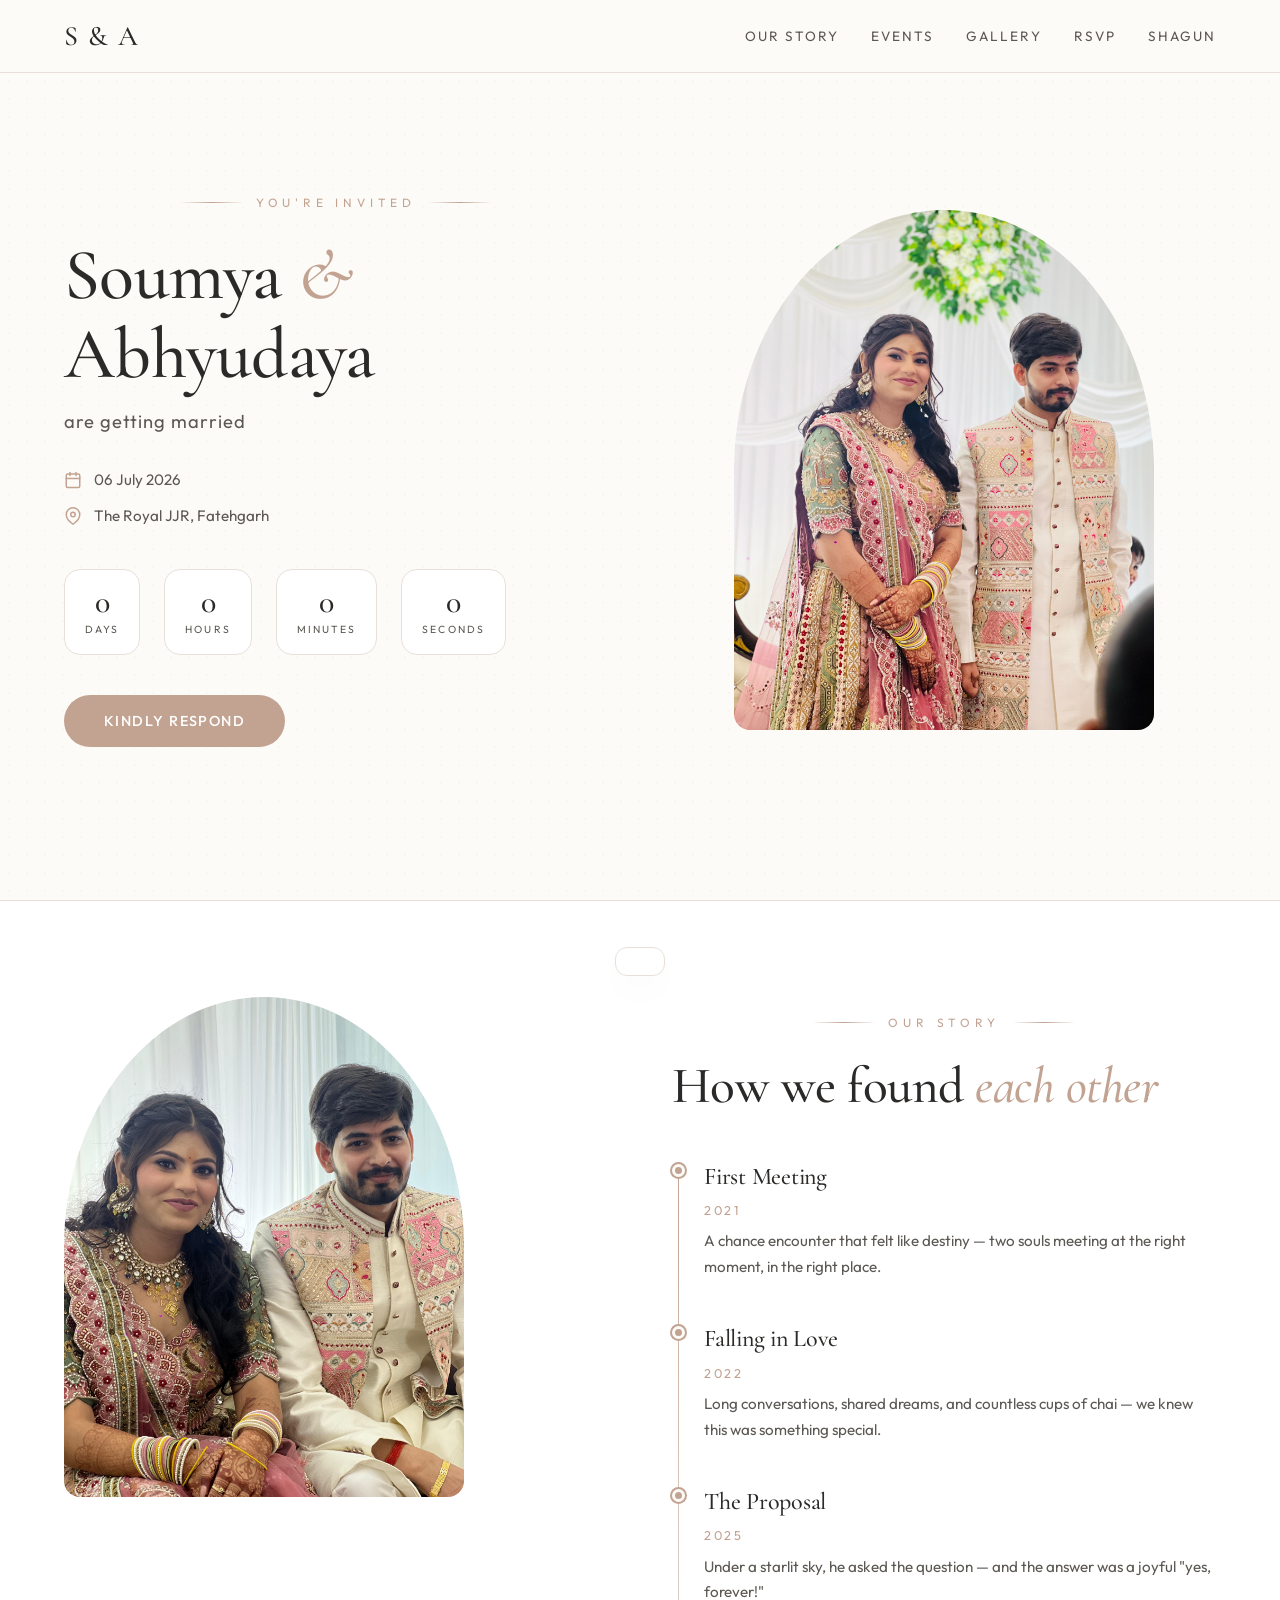
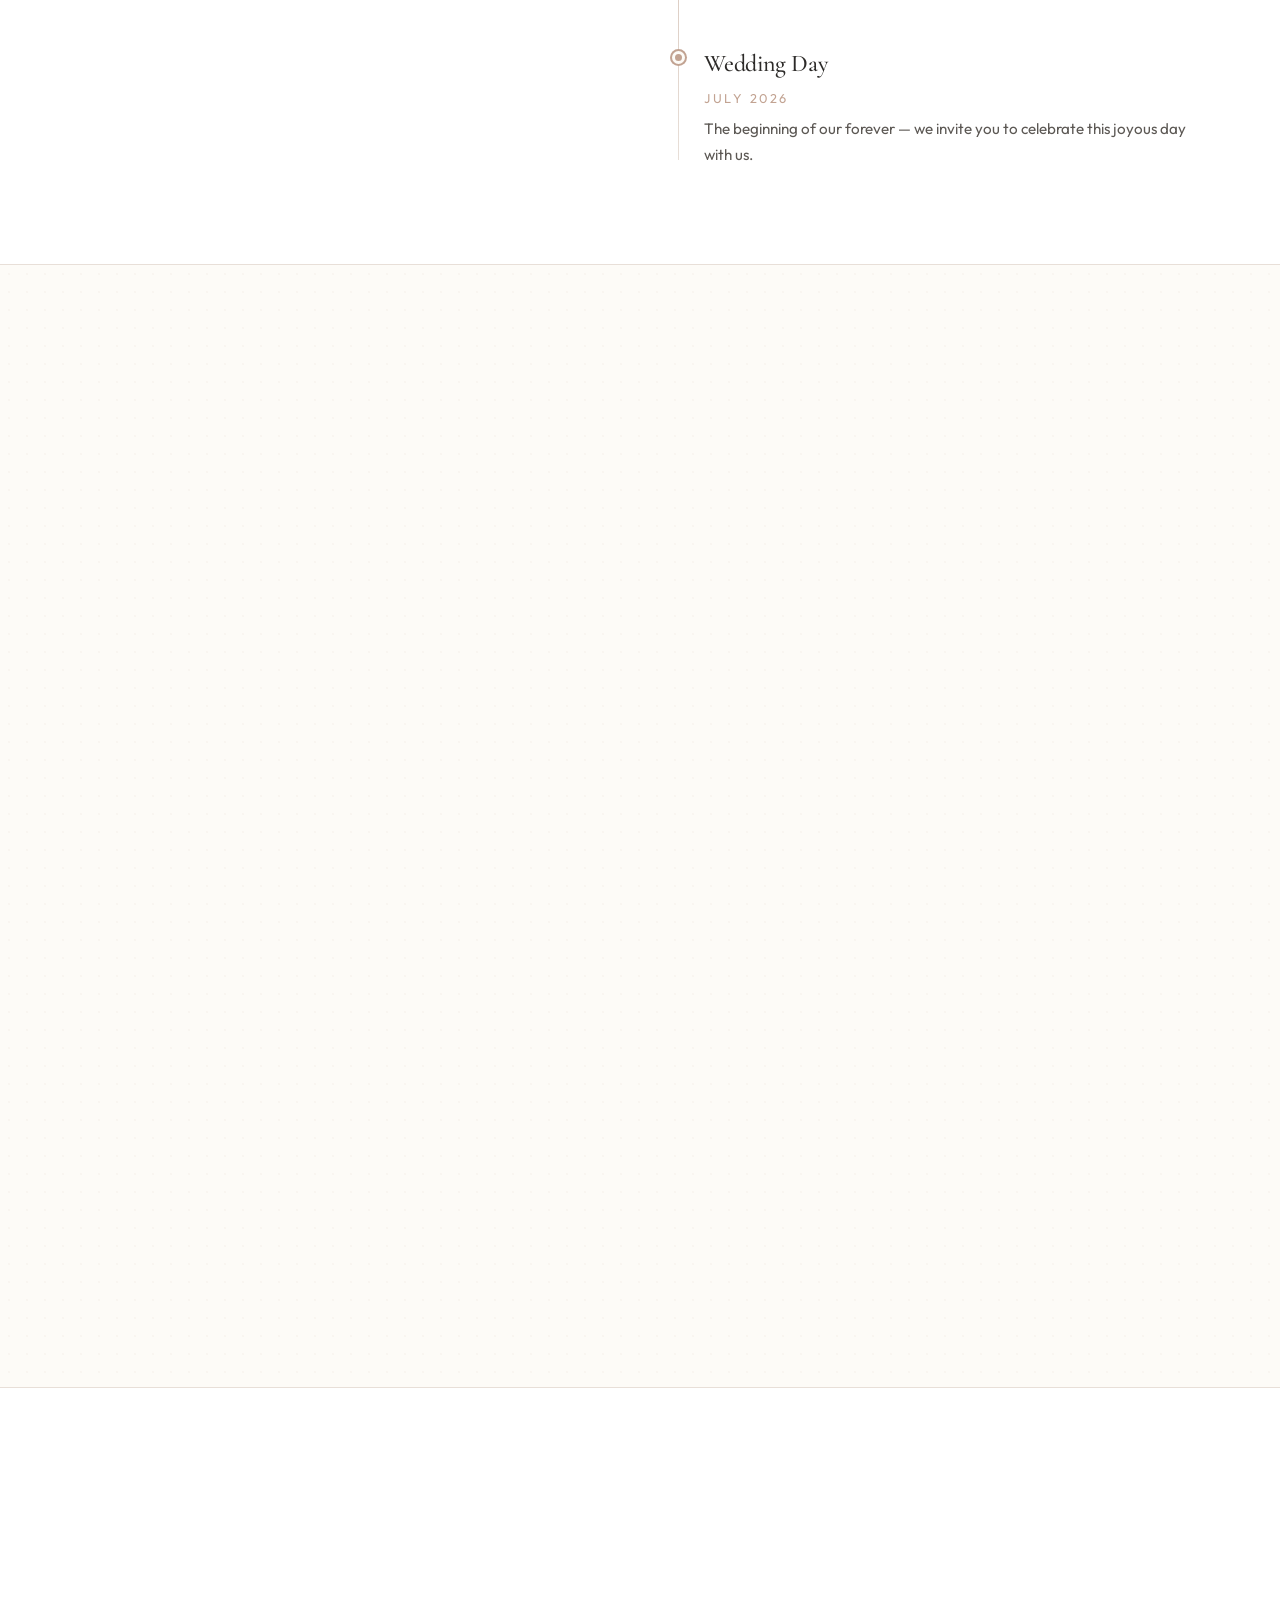
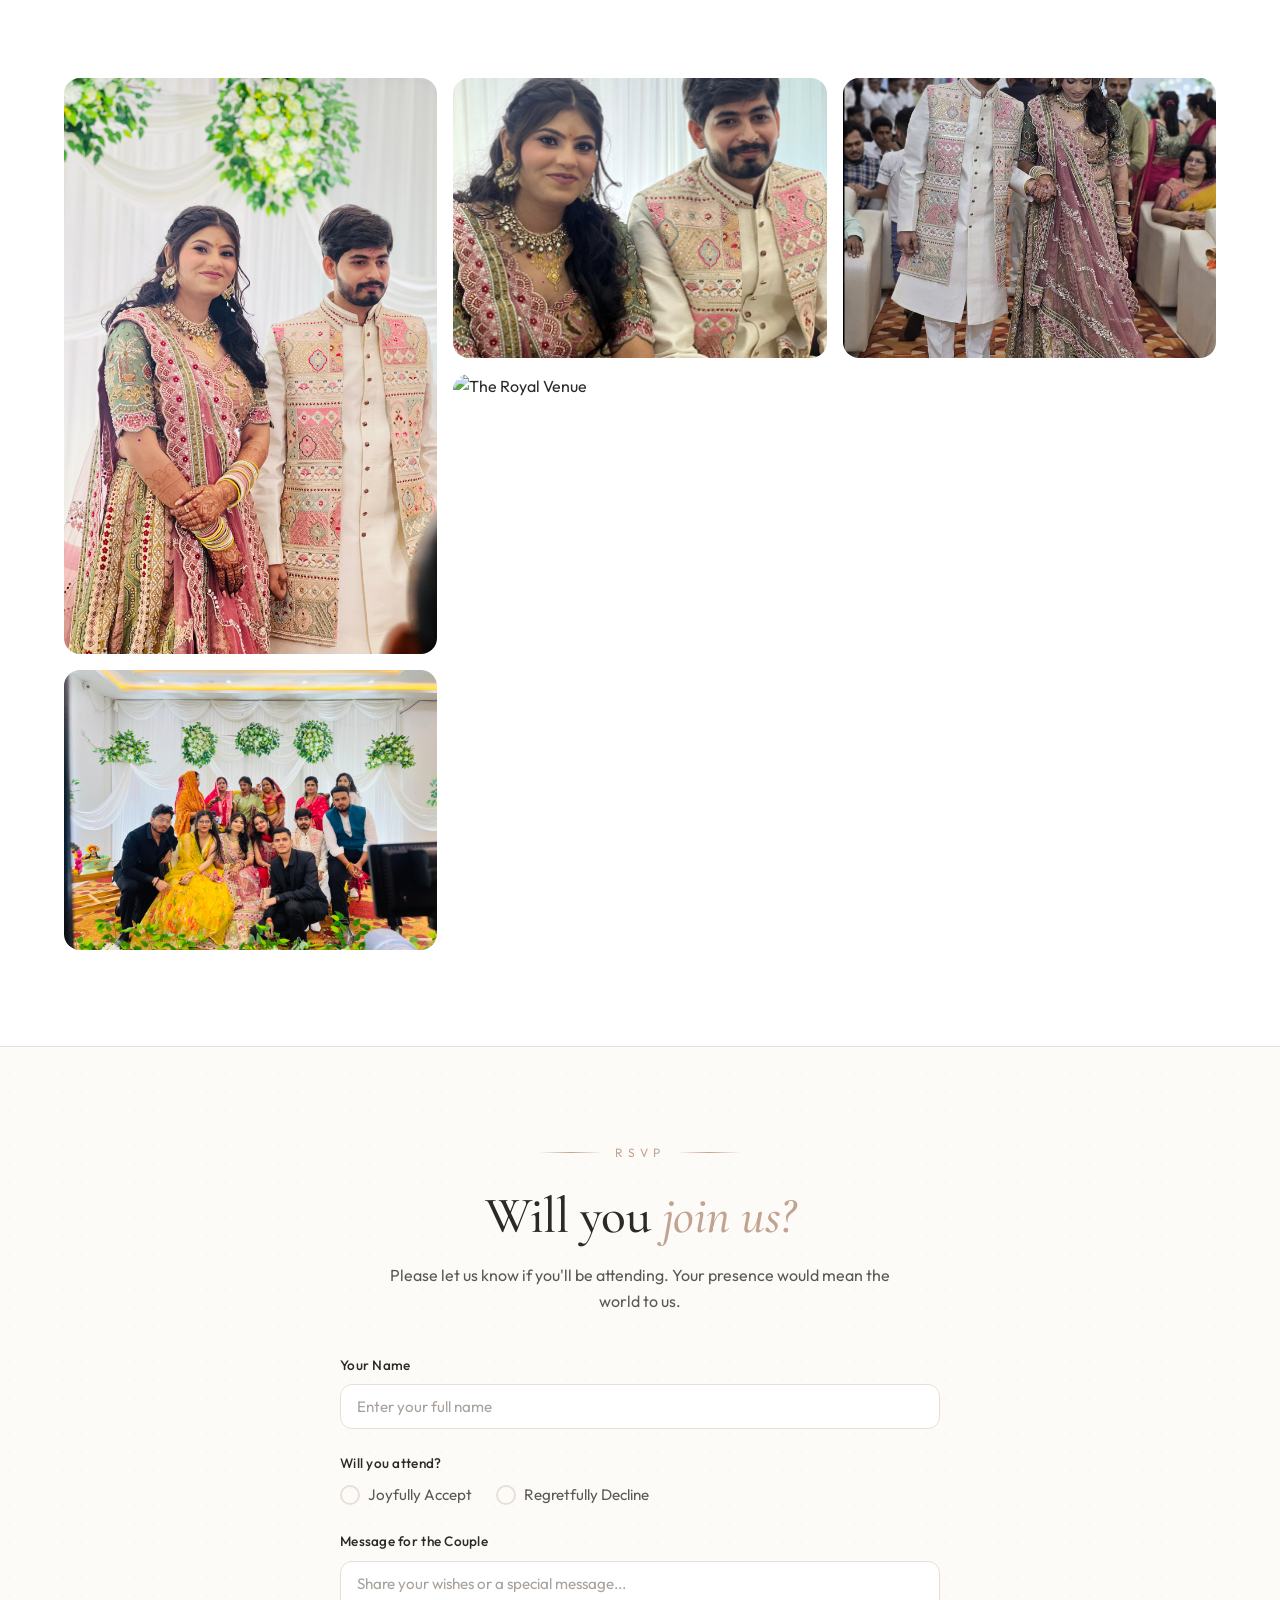
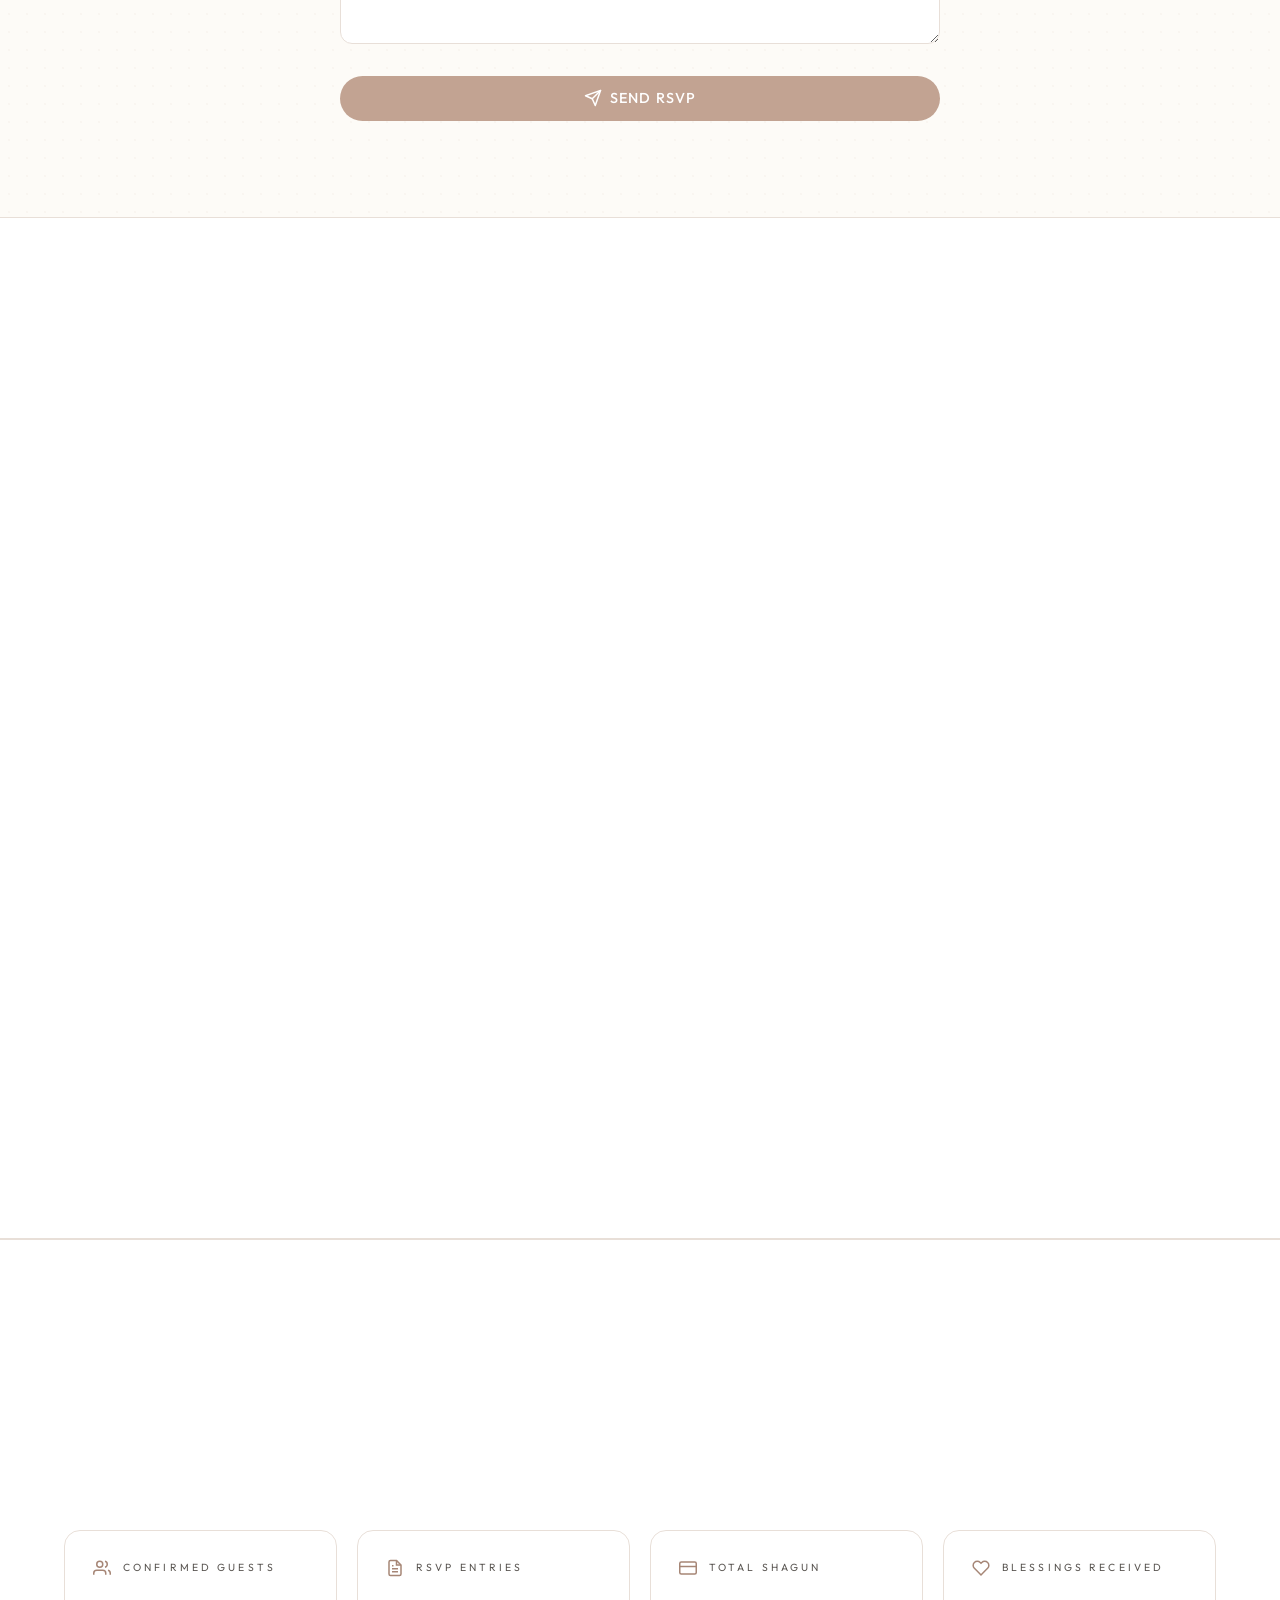
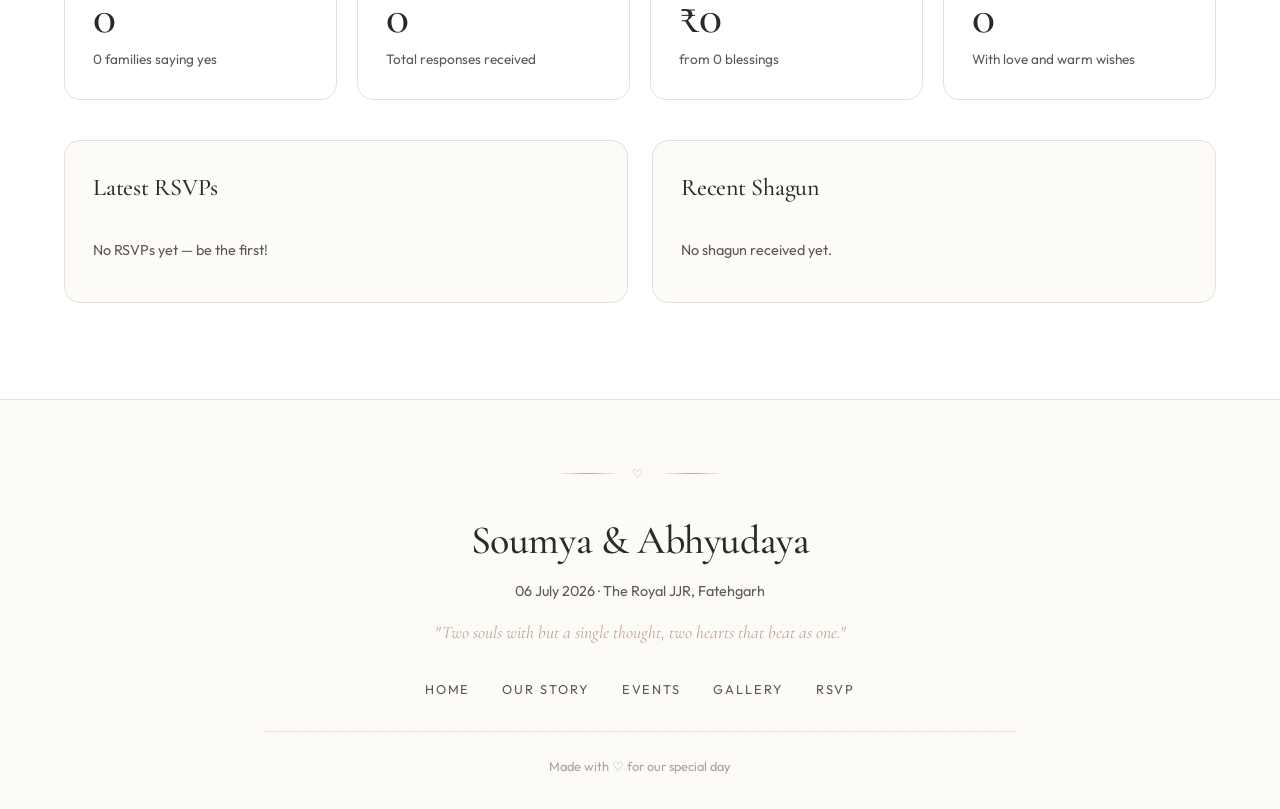
==== shadi/index.html @ 9f392d1e "Add files via upload" ====
<!DOCTYPE html>
<html lang="en">
<head>
    <meta charset="UTF-8">
    <meta name="viewport" content="width=device-width, initial-scale=1.0">
    <meta name="description" content="Wedding invitation and RSVP for Soumya & Abhyudaya — 06 July 2026 at The Royal JJR, Fatehgarh">
    <title>Soumya & Abhyudaya — Wedding Invitation</title>
    <link rel="preconnect" href="https://fonts.googleapis.com">
    <link rel="preconnect" href="https://fonts.gstatic.com" crossorigin>
    <link href="https://fonts.googleapis.com/css2?family=Cormorant+Garamond:ital,wght@0,300;0,400;0,500;0,600;0,700;1,400;1,500&family=Outfit:wght@300;400;500;600;700&display=swap" rel="stylesheet">
    <link rel="stylesheet" href="styles.css">
</head>
<body>

    <!-- ═══════════════════════════ HEADER ═══════════════════════════ -->
    <header id="header" class="header">
        <nav class="header-nav">
            <a href="#hero" class="header-logo font-serif-display">S & A</a>
            <ul class="header-links">
                <li><a href="#story">Our Story</a></li>
                <li><a href="#events">Events</a></li>
                <li><a href="#gallery">Gallery</a></li>
                <li><a href="#rsvp">RSVP</a></li>
                <li><a href="#shagun">Shagun</a></li>
            </ul>
            <button class="mobile-menu-btn" id="mobileMenuBtn" aria-label="Toggle menu">
                <svg width="24" height="24" viewBox="0 0 24 24" fill="none" stroke="currentColor" stroke-width="2">
                    <line x1="3" y1="6" x2="21" y2="6"></line>
                    <line x1="3" y1="12" x2="21" y2="12"></line>
                    <line x1="3" y1="18" x2="21" y2="18"></line>
                </svg>
            </button>
        </nav>
        <!-- Mobile menu -->
        <div class="mobile-menu" id="mobileMenu">
            <a href="#story" class="mobile-menu-link">Our Story</a>
            <a href="#events" class="mobile-menu-link">Events</a>
            <a href="#gallery" class="mobile-menu-link">Gallery</a>
            <a href="#rsvp" class="mobile-menu-link">RSVP</a>
            <a href="#shagun" class="mobile-menu-link">Shagun</a>
        </div>
    </header>

    <main>
        <!-- ═══════════════════════════ HERO ═══════════════════════════ -->
        <section id="hero" class="hero-section grain-bg">
            <div class="hero-container">
                <div class="hero-content fade-up">
                    <div class="divider-flourish">
                        <span class="flourish-text">You're Invited</span>
                    </div>
                    <h1 class="hero-title font-serif-display">
                        Soumya <span class="hero-ampersand">&</span> Abhyudaya
                    </h1>
                    <p class="hero-subtitle">are getting married</p>
                    <div class="hero-details">
                        <div class="hero-detail-item">
                            <svg width="18" height="18" viewBox="0 0 24 24" fill="none" stroke="currentColor" stroke-width="2" stroke-linecap="round" stroke-linejoin="round"><rect x="3" y="4" width="18" height="18" rx="2" ry="2"></rect><line x1="16" y1="2" x2="16" y2="6"></line><line x1="8" y1="2" x2="8" y2="6"></line><line x1="3" y1="10" x2="21" y2="10"></line></svg>
                            <span>06 July 2026</span>
                        </div>
                        <div class="hero-detail-item">
                            <svg width="18" height="18" viewBox="0 0 24 24" fill="none" stroke="currentColor" stroke-width="2" stroke-linecap="round" stroke-linejoin="round"><path d="M21 10c0 7-9 13-9 13s-9-6-9-13a9 9 0 0 1 18 0z"></path><circle cx="12" cy="10" r="3"></circle></svg>
                            <span>The Royal JJR, Fatehgarh</span>
                        </div>
                    </div>
                    <!-- Countdown -->
                    <div class="countdown" id="countdown">
                        <div class="countdown-item">
                            <span class="countdown-number font-serif-display" id="countDays">--</span>
                            <span class="countdown-label">Days</span>
                        </div>
                        <div class="countdown-item">
                            <span class="countdown-number font-serif-display" id="countHours">--</span>
                            <span class="countdown-label">Hours</span>
                        </div>
                        <div class="countdown-item">
                            <span class="countdown-number font-serif-display" id="countMinutes">--</span>
                            <span class="countdown-label">Minutes</span>
                        </div>
                        <div class="countdown-item">
                            <span class="countdown-number font-serif-display" id="countSeconds">--</span>
                            <span class="countdown-label">Seconds</span>
                        </div>
                    </div>
                    <a href="#rsvp" class="hero-cta-btn">Kindly Respond</a>
                </div>
                <div class="hero-image-container fade-up">
                    <div class="arch-image hero-arch">
                        <img src="images/couple_hero.png" alt="Soumya and Abhyudaya" class="hero-image">
                    </div>
                </div>
            </div>
        </section>

        <!-- ═══════════════════════════ STORY ═══════════════════════════ -->
        <section id="story" class="story-section">
            <div class="section-container">
                <div class="story-grid">
                    <div class="story-image-col fade-up">
                        <div class="arch-image story-arch">
                            <img src="images/couple_story.png" alt="Our Story" class="story-image">
                        </div>
                    </div>
                    <div class="story-text-col fade-up">
                        <div class="divider-flourish mb-6">
                            <span class="flourish-text">Our Story</span>
                        </div>
                        <h2 class="section-title font-serif-display">
                            How we found <span class="text-primary italic">each other</span>
                        </h2>
                        <div class="story-timeline">
                            <div class="story-event">
                                <div class="story-event-dot"></div>
                                <div class="story-event-content">
                                    <h3 class="story-event-title font-serif-display">First Meeting</h3>
                                    <p class="story-event-date">2021</p>
                                    <p class="story-event-desc">A chance encounter that felt like destiny — two souls meeting at the right moment, in the right place.</p>
                                </div>
                            </div>
                            <div class="story-event">
                                <div class="story-event-dot"></div>
                                <div class="story-event-content">
                                    <h3 class="story-event-title font-serif-display">Falling in Love</h3>
                                    <p class="story-event-date">2022</p>
                                    <p class="story-event-desc">Long conversations, shared dreams, and countless cups of chai — we knew this was something special.</p>
                                </div>
                            </div>
                            <div class="story-event">
                                <div class="story-event-dot"></div>
                                <div class="story-event-content">
                                    <h3 class="story-event-title font-serif-display">The Proposal</h3>
                                    <p class="story-event-date">2025</p>
                                    <p class="story-event-desc">Under a starlit sky, he asked the question — and the answer was a joyful "yes, forever!"</p>
                                </div>
                            </div>
                            <div class="story-event">
                                <div class="story-event-dot"></div>
                                <div class="story-event-content">
                                    <h3 class="story-event-title font-serif-display">Wedding Day</h3>
                                    <p class="story-event-date">July 2026</p>
                                    <p class="story-event-desc">The beginning of our forever — we invite you to celebrate this joyous day with us.</p>
                                </div>
                            </div>
                        </div>
                    </div>
                </div>
            </div>
        </section>

        <!-- ═══════════════════════════ EVENT TIMELINE ═══════════════════════════ -->
        <section id="events" class="events-section grain-bg">
            <div class="section-container">
                <div class="text-center fade-up">
                    <div class="divider-flourish mb-6">
                        <span class="flourish-text">Celebrations</span>
                    </div>
                    <h2 class="section-title font-serif-display">
                        Wedding <span class="text-primary italic">celebrations</span>
                    </h2>
                    <p class="section-subtitle">Join us for these beautiful ceremonies as we begin our journey together.</p>
                </div>

                <div class="events-grid">
                    <!-- Mehendi -->
                    <div class="event-card lift-on-hover fade-up">
                        <div class="event-icon">
                            <svg width="28" height="28" viewBox="0 0 24 24" fill="none" stroke="currentColor" stroke-width="1.5" stroke-linecap="round" stroke-linejoin="round"><path d="M12 22s8-4 8-10V5l-8-3-8 3v7c0 6 8 10 8 10z"></path></svg>
                        </div>
                        <h3 class="event-name font-serif-display">Mehendi</h3>
                        <div class="event-date-time">
                            <div class="event-detail">
                                <svg width="14" height="14" viewBox="0 0 24 24" fill="none" stroke="currentColor" stroke-width="2"><rect x="3" y="4" width="18" height="18" rx="2"/><line x1="16" y1="2" x2="16" y2="6"/><line x1="8" y1="2" x2="8" y2="6"/><line x1="3" y1="10" x2="21" y2="10"/></svg>
                                <span>04 July 2026</span>
                            </div>
                            <div class="event-detail">
                                <svg width="14" height="14" viewBox="0 0 24 24" fill="none" stroke="currentColor" stroke-width="2"><circle cx="12" cy="12" r="10"/><polyline points="12 6 12 12 16 14"/></svg>
                                <span>4:00 PM onwards</span>
                            </div>
                        </div>
                        <p class="event-desc">An afternoon of colour, music, and intricate henna artistry. Come celebrate the beginning of our wedding festivities.</p>
                        <div class="event-venue">
                            <svg width="14" height="14" viewBox="0 0 24 24" fill="none" stroke="currentColor" stroke-width="2"><path d="M21 10c0 7-9 13-9 13s-9-6-9-13a9 9 0 0 1 18 0z"/><circle cx="12" cy="10" r="3"/></svg>
                            <span>The Royal JJR, Fatehgarh</span>
                        </div>
                    </div>

                    <!-- Sangeet -->
                    <div class="event-card lift-on-hover fade-up">
                        <div class="event-icon">
                            <svg width="28" height="28" viewBox="0 0 24 24" fill="none" stroke="currentColor" stroke-width="1.5" stroke-linecap="round" stroke-linejoin="round"><path d="M9 18V5l12-2v13"/><circle cx="6" cy="18" r="3"/><circle cx="18" cy="16" r="3"/></svg>
                        </div>
                        <h3 class="event-name font-serif-display">Sangeet</h3>
                        <div class="event-date-time">
                            <div class="event-detail">
                                <svg width="14" height="14" viewBox="0 0 24 24" fill="none" stroke="currentColor" stroke-width="2"><rect x="3" y="4" width="18" height="18" rx="2"/><line x1="16" y1="2" x2="16" y2="6"/><line x1="8" y1="2" x2="8" y2="6"/><line x1="3" y1="10" x2="21" y2="10"/></svg>
                                <span>05 July 2026</span>
                            </div>
                            <div class="event-detail">
                                <svg width="14" height="14" viewBox="0 0 24 24" fill="none" stroke="currentColor" stroke-width="2"><circle cx="12" cy="12" r="10"/><polyline points="12 6 12 12 16 14"/></svg>
                                <span>7:00 PM onwards</span>
                            </div>
                        </div>
                        <p class="event-desc">An evening of dance, laughter, and unforgettable performances. Let's light up the night with love and rhythm!</p>
                        <div class="event-venue">
                            <svg width="14" height="14" viewBox="0 0 24 24" fill="none" stroke="currentColor" stroke-width="2"><path d="M21 10c0 7-9 13-9 13s-9-6-9-13a9 9 0 0 1 18 0z"/><circle cx="12" cy="10" r="3"/></svg>
                            <span>The Royal JJR, Fatehgarh</span>
                        </div>
                    </div>

                    <!-- Wedding Ceremony -->
                    <div class="event-card lift-on-hover fade-up">
                        <div class="event-icon">
                            <svg width="28" height="28" viewBox="0 0 24 24" fill="none" stroke="currentColor" stroke-width="1.5" stroke-linecap="round" stroke-linejoin="round"><path d="M20.84 4.61a5.5 5.5 0 0 0-7.78 0L12 5.67l-1.06-1.06a5.5 5.5 0 0 0-7.78 7.78l1.06 1.06L12 21.23l7.78-7.78 1.06-1.06a5.5 5.5 0 0 0 0-7.78z"/></svg>
                        </div>
                        <h3 class="event-name font-serif-display">Wedding Ceremony</h3>
                        <div class="event-date-time">
                            <div class="event-detail">
                                <svg width="14" height="14" viewBox="0 0 24 24" fill="none" stroke="currentColor" stroke-width="2"><rect x="3" y="4" width="18" height="18" rx="2"/><line x1="16" y1="2" x2="16" y2="6"/><line x1="8" y1="2" x2="8" y2="6"/><line x1="3" y1="10" x2="21" y2="10"/></svg>
                                <span>06 July 2026</span>
                            </div>
                            <div class="event-detail">
                                <svg width="14" height="14" viewBox="0 0 24 24" fill="none" stroke="currentColor" stroke-width="2"><circle cx="12" cy="12" r="10"/><polyline points="12 6 12 12 16 14"/></svg>
                                <span>10:00 AM onwards</span>
                            </div>
                        </div>
                        <p class="event-desc">The sacred ceremony where two hearts unite as one. Witness Soumya and Abhyudaya exchange their vows and begin their forever.</p>
                        <div class="event-venue">
                            <svg width="14" height="14" viewBox="0 0 24 24" fill="none" stroke="currentColor" stroke-width="2"><path d="M21 10c0 7-9 13-9 13s-9-6-9-13a9 9 0 0 1 18 0z"/><circle cx="12" cy="10" r="3"/></svg>
                            <span>The Royal JJR, Fatehgarh</span>
                        </div>
                    </div>

                    <!-- Reception -->
                    <div class="event-card lift-on-hover fade-up">
                        <div class="event-icon">
                            <svg width="28" height="28" viewBox="0 0 24 24" fill="none" stroke="currentColor" stroke-width="1.5" stroke-linecap="round" stroke-linejoin="round"><path d="M17 21v-2a4 4 0 0 0-4-4H5a4 4 0 0 0-4 4v2"></path><circle cx="9" cy="7" r="4"></circle><path d="M23 21v-2a4 4 0 0 0-3-3.87"></path><path d="M16 3.13a4 4 0 0 1 0 7.75"></path></svg>
                        </div>
                        <h3 class="event-name font-serif-display">Reception</h3>
                        <div class="event-date-time">
                            <div class="event-detail">
                                <svg width="14" height="14" viewBox="0 0 24 24" fill="none" stroke="currentColor" stroke-width="2"><rect x="3" y="4" width="18" height="18" rx="2"/><line x1="16" y1="2" x2="16" y2="6"/><line x1="8" y1="2" x2="8" y2="6"/><line x1="3" y1="10" x2="21" y2="10"/></svg>
                                <span>06 July 2026</span>
                            </div>
                            <div class="event-detail">
                                <svg width="14" height="14" viewBox="0 0 24 24" fill="none" stroke="currentColor" stroke-width="2"><circle cx="12" cy="12" r="10"/><polyline points="12 6 12 12 16 14"/></svg>
                                <span>7:00 PM onwards</span>
                            </div>
                        </div>
                        <p class="event-desc">An evening of feasting, joy, and celebration as family and friends come together to bless the newlyweds.</p>
                        <div class="event-venue">
                            <svg width="14" height="14" viewBox="0 0 24 24" fill="none" stroke="currentColor" stroke-width="2"><path d="M21 10c0 7-9 13-9 13s-9-6-9-13a9 9 0 0 1 18 0z"/><circle cx="12" cy="10" r="3"/></svg>
                            <span>The Royal JJR, Fatehgarh</span>
                        </div>
                    </div>
                </div>
            </div>
        </section>

        <!-- ═══════════════════════════ GALLERY ═══════════════════════════ -->
        <section id="gallery" class="gallery-section">
            <div class="section-container">
                <div class="text-center fade-up">
                    <div class="divider-flourish mb-6">
                        <span class="flourish-text">Moments</span>
                    </div>
                    <h2 class="section-title font-serif-display">
                        Captured <span class="text-primary italic">moments</span>
                    </h2>
                    <p class="section-subtitle">A glimpse into our journey together — moments that led us here.</p>
                </div>

                <div class="gallery-grid fade-up">
                    <div class="gallery-item gallery-item-large">
                        <img src="images/couple_hero.png" alt="Together forever" class="gallery-img">
                        <div class="gallery-overlay">
                            <span class="gallery-caption font-serif-display">Together Forever</span>
                        </div>
                    </div>
                    <div class="gallery-item">
                        <img src="images/couple_story.png" alt="Garden of love" class="gallery-img">
                        <div class="gallery-overlay">
                            <span class="gallery-caption font-serif-display">Garden of Love</span>
                        </div>
                    </div>
                    <div class="gallery-item">
                        <img src="images/gallery_mehendi.png" alt="Mehendi details" class="gallery-img">
                        <div class="gallery-overlay">
                            <span class="gallery-caption font-serif-display">Mehendi Details</span>
                        </div>
                    </div>
                    <div class="gallery-item gallery-item-wide">
                        <img src="images/gallery_venue.png" alt="The Royal Venue" class="gallery-img">
                        <div class="gallery-overlay">
                            <span class="gallery-caption font-serif-display">The Royal Venue</span>
                        </div>
                    </div>
                    <div class="gallery-item">
                        <img src="images/gallery_sangeet.png" alt="Sangeet night" class="gallery-img">
                        <div class="gallery-overlay">
                            <span class="gallery-caption font-serif-display">Sangeet Night</span>
                        </div>
                    </div>
                </div>
            </div>
        </section>

        <!-- ═══════════════════════════ RSVP ═══════════════════════════ -->
        <section id="rsvp" class="rsvp-section grain-bg">
            <div class="section-container">
                <div class="rsvp-wrapper fade-up">
                    <div class="text-center">
                        <div class="divider-flourish mb-6">
                            <span class="flourish-text">RSVP</span>
                        </div>
                        <h2 class="section-title font-serif-display">
                            Will you <span class="text-primary italic">join us?</span>
                        </h2>
                        <p class="section-subtitle">Please let us know if you'll be attending. Your presence would mean the world to us.</p>
                    </div>

                    <form id="rsvpForm" class="rsvp-form">
                        <div class="form-group">
                            <label for="guestName" class="form-label">Your Name</label>
                            <input type="text" id="guestName" class="form-input" placeholder="Enter your full name" required>
                        </div>

                        <div class="form-group">
                            <label class="form-label">Will you attend?</label>
                            <div class="radio-group">
                                <label class="radio-option">
                                    <input type="radio" name="attending" value="yes" required>
                                    <span class="radio-custom"></span>
                                    <span>Joyfully Accept</span>
                                </label>
                                <label class="radio-option">
                                    <input type="radio" name="attending" value="no">
                                    <span class="radio-custom"></span>
                                    <span>Regretfully Decline</span>
                                </label>
                            </div>
                        </div>

                        <div class="form-group" id="attendeesGroup" style="display: none;">
                            <label for="attendeesCount" class="form-label">Number of Guests</label>
                            <input type="number" id="attendeesCount" class="form-input" min="1" max="20" value="1" placeholder="How many guests including yourself?">
                        </div>

                        <div class="form-group">
                            <label for="rsvpMessage" class="form-label">Message for the Couple</label>
                            <textarea id="rsvpMessage" class="form-textarea" rows="3" placeholder="Share your wishes or a special message..."></textarea>
                        </div>

                        <button type="submit" class="submit-btn" id="rsvpSubmitBtn">
                            <svg width="18" height="18" viewBox="0 0 24 24" fill="none" stroke="currentColor" stroke-width="2" stroke-linecap="round" stroke-linejoin="round"><path d="M22 2L11 13"/><polygon points="22 2 15 22 11 13 2 9 22 2"/></svg>
                            Send RSVP
                        </button>
                    </form>

                    <div id="rsvpSuccess" class="success-message" style="display: none;">
                        <div class="success-icon">
                            <svg width="48" height="48" viewBox="0 0 24 24" fill="none" stroke="#98A892" stroke-width="2" stroke-linecap="round" stroke-linejoin="round"><path d="M22 11.08V12a10 10 0 1 1-5.93-9.14"/><polyline points="22 4 12 14.01 9 11.01"/></svg>
                        </div>
                        <h3 class="font-serif-display success-title">Thank You!</h3>
                        <p class="success-text">Your RSVP has been received. We can't wait to celebrate with you!</p>
                    </div>
                </div>
            </div>
        </section>

        <!-- ═══════════════════════════ SHAGUN ═══════════════════════════ -->
        <section id="shagun" class="shagun-section">
            <div class="section-container">
                <div class="shagun-wrapper fade-up">
                    <div class="text-center">
                        <div class="divider-flourish mb-6">
                            <span class="flourish-text">Blessings</span>
                        </div>
                        <h2 class="section-title font-serif-display">
                            Digital <span class="text-primary italic">Shagun</span>
                        </h2>
                        <p class="section-subtitle">Your presence is the greatest gift. If you wish to bless us with shagun, you can do so digitally.</p>
                    </div>

                    <div class="shagun-content">
                        <div class="upi-info">
                            <div class="upi-badge">
                                <svg width="24" height="24" viewBox="0 0 24 24" fill="none" stroke="currentColor" stroke-width="2" stroke-linecap="round" stroke-linejoin="round"><rect x="1" y="4" width="22" height="16" rx="2" ry="2"/><line x1="1" y1="10" x2="23" y2="10"/></svg>
                                <span>UPI Payment</span>
                            </div>
                            <p class="upi-id">soumya.abhyudaya@upi</p>
                            <p class="upi-name">Soumya and Abhyudaya</p>
                            <button class="copy-upi-btn" onclick="copyUPI()">
                                <svg width="16" height="16" viewBox="0 0 24 24" fill="none" stroke="currentColor" stroke-width="2"><rect x="9" y="9" width="13" height="13" rx="2" ry="2"/><path d="M5 15H4a2 2 0 0 1-2-2V4a2 2 0 0 1 2-2h9a2 2 0 0 1 2 2v1"/></svg>
                                Copy UPI ID
                            </button>
                        </div>

                        <form id="shagunForm" class="shagun-form">
                            <div class="form-group">
                                <label for="shagunName" class="form-label">Your Name</label>
                                <input type="text" id="shagunName" class="form-input" placeholder="Enter your name" required>
                            </div>
                            <div class="form-group">
                                <label for="shagunAmount" class="form-label">Amount (₹)</label>
                                <input type="number" id="shagunAmount" class="form-input" placeholder="Enter amount" min="1" required>
                            </div>
                            <div class="form-group">
                                <label for="shagunMessage" class="form-label">Blessing / Message</label>
                                <textarea id="shagunMessage" class="form-textarea" rows="2" placeholder="Your blessings for the couple..."></textarea>
                            </div>
                            <button type="submit" class="submit-btn shagun-submit-btn" id="shagunSubmitBtn">
                                <svg width="18" height="18" viewBox="0 0 24 24" fill="none" stroke="currentColor" stroke-width="2" stroke-linecap="round" stroke-linejoin="round"><path d="M20.84 4.61a5.5 5.5 0 0 0-7.78 0L12 5.67l-1.06-1.06a5.5 5.5 0 0 0-7.78 7.78l1.06 1.06L12 21.23l7.78-7.78 1.06-1.06a5.5 5.5 0 0 0 0-7.78z"/></svg>
                                Record Shagun
                            </button>
                        </form>

                        <div id="shagunSuccess" class="success-message" style="display: none;">
                            <div class="success-icon">
                                <svg width="48" height="48" viewBox="0 0 24 24" fill="none" stroke="#98A892" stroke-width="2"><path d="M20.84 4.61a5.5 5.5 0 0 0-7.78 0L12 5.67l-1.06-1.06a5.5 5.5 0 0 0-7.78 7.78l1.06 1.06L12 21.23l7.78-7.78 1.06-1.06a5.5 5.5 0 0 0 0-7.78z"/></svg>
                            </div>
                            <h3 class="font-serif-display success-title">Blessings Received!</h3>
                            <p class="success-text">Thank you for your generous shagun and warm wishes.</p>
                        </div>
                    </div>
                </div>
            </div>
        </section>

        <!-- ═══════════════════════════ DASHBOARD ═══════════════════════════ -->
        <section id="dashboard" class="dashboard-section">
            <div class="section-container">
                <div class="text-center fade-up">
                    <div class="divider-flourish mb-6">
                        <span class="flourish-text">Live Count</span>
                    </div>
                    <h2 class="section-title font-serif-display">
                        Our wedding, <span class="text-primary italic">by the numbers</span>
                    </h2>
                    <p class="section-subtitle">Real-time RSVP and shagun summary.</p>
                </div>

                <div class="stats-grid fade-up" id="statsGrid">
                    <div class="stat-card lift-on-hover">
                        <div class="stat-header">
                            <svg width="18" height="18" viewBox="0 0 24 24" fill="none" stroke="currentColor" stroke-width="2"><path d="M17 21v-2a4 4 0 0 0-4-4H5a4 4 0 0 0-4 4v2"/><circle cx="9" cy="7" r="4"/><path d="M23 21v-2a4 4 0 0 0-3-3.87"/><path d="M16 3.13a4 4 0 0 1 0 7.75"/></svg>
                            <span class="stat-label">CONFIRMED GUESTS</span>
                        </div>
                        <div class="stat-value font-serif-display" id="statGuests">0</div>
                        <p class="stat-sub" id="statGuestsSub">0 families saying yes</p>
                    </div>
                    <div class="stat-card lift-on-hover">
                        <div class="stat-header">
                            <svg width="18" height="18" viewBox="0 0 24 24" fill="none" stroke="currentColor" stroke-width="2"><path d="M14 2H6a2 2 0 0 0-2 2v16a2 2 0 0 0 2 2h12a2 2 0 0 0 2-2V8z"/><polyline points="14 2 14 8 20 8"/><line x1="16" y1="13" x2="8" y2="13"/><line x1="16" y1="17" x2="8" y2="17"/><polyline points="10 9 9 9 8 9"/></svg>
                            <span class="stat-label">RSVP ENTRIES</span>
                        </div>
                        <div class="stat-value font-serif-display" id="statRSVP">0</div>
                        <p class="stat-sub">Total responses received</p>
                    </div>
                    <div class="stat-card lift-on-hover">
                        <div class="stat-header">
                            <svg width="18" height="18" viewBox="0 0 24 24" fill="none" stroke="currentColor" stroke-width="2"><rect x="1" y="4" width="22" height="16" rx="2" ry="2"/><line x1="1" y1="10" x2="23" y2="10"/></svg>
                            <span class="stat-label">TOTAL SHAGUN</span>
                        </div>
                        <div class="stat-value font-serif-display" id="statShagun">₹0</div>
                        <p class="stat-sub" id="statShagunSub">from 0 blessings</p>
                    </div>
                    <div class="stat-card lift-on-hover">
                        <div class="stat-header">
                            <svg width="18" height="18" viewBox="0 0 24 24" fill="none" stroke="currentColor" stroke-width="2"><path d="M20.84 4.61a5.5 5.5 0 0 0-7.78 0L12 5.67l-1.06-1.06a5.5 5.5 0 0 0-7.78 7.78l1.06 1.06L12 21.23l7.78-7.78 1.06-1.06a5.5 5.5 0 0 0 0-7.78z"/></svg>
                            <span class="stat-label">BLESSINGS RECEIVED</span>
                        </div>
                        <div class="stat-value font-serif-display" id="statBlessings">0</div>
                        <p class="stat-sub">With love and warm wishes</p>
                    </div>
                </div>

                <div class="recent-grid fade-up">
                    <div class="recent-card">
                        <h3 class="recent-title font-serif-display">Latest RSVPs</h3>
                        <ul class="recent-list" id="recentRSVPs">
                            <li class="recent-empty">No RSVPs yet — be the first!</li>
                        </ul>
                    </div>
                    <div class="recent-card">
                        <h3 class="recent-title font-serif-display">Recent Shagun</h3>
                        <ul class="recent-list" id="recentShaguns">
                            <li class="recent-empty">No shagun received yet.</li>
                        </ul>
                    </div>
                </div>
            </div>
        </section>
    </main>

    <!-- ═══════════════════════════ FOOTER ═══════════════════════════ -->
    <footer class="footer grain-bg">
        <div class="footer-container">
            <div class="divider-flourish mb-6">
                <span class="flourish-text">♡</span>
            </div>
            <h2 class="footer-title font-serif-display">Soumya & Abhyudaya</h2>
            <p class="footer-date">06 July 2026 · The Royal JJR, Fatehgarh</p>
            <p class="footer-tagline">"Two souls with but a single thought, two hearts that beat as one."</p>
            <div class="footer-links">
                <a href="#hero">Home</a>
                <a href="#story">Our Story</a>
                <a href="#events">Events</a>
                <a href="#gallery">Gallery</a>
                <a href="#rsvp">RSVP</a>
            </div>
            <p class="footer-copy">Made with ♡ for our special day</p>
        </div>
    </footer>

    <!-- Toast notification -->
    <div id="toast" class="toast"></div>

    <script src="script.js"></script>
</body>
</html>
---- shadi/styles.css ----
/* ═══════════════════════════ RESET & BASE ═══════════════════════════ */
*, *::before, *::after {
    box-sizing: border-box;
    margin: 0;
    padding: 0;
}

:root {
    --bg: #FDFBF7;
    --surface: #FFFFFF;
    --primary: #C2A392;
    --primary-hover: #A68676;
    --secondary: #E8DFD8;
    --text-primary: #2C2A28;
    --text-secondary: #5C5854;
    --accent-green: #98A892;
    --border-soft: #E8DFD8;
}

html {
    scroll-behavior: smooth;
    scroll-padding-top: 80px;
}

body {
    margin: 0;
    background-color: var(--bg);
    color: var(--text-primary);
    font-family: 'Outfit', system-ui, sans-serif;
    -webkit-font-smoothing: antialiased;
    -moz-osx-font-smoothing: grayscale;
    line-height: 1.6;
}

.font-serif-display {
    font-family: 'Cormorant Garamond', 'Times New Roman', serif;
    font-weight: 500;
    letter-spacing: -0.01em;
}

::selection {
    background: #E8DFD8;
    color: #2C2A28;
}

img {
    max-width: 100%;
    height: auto;
    display: block;
}

a {
    text-decoration: none;
    color: inherit;
}

/* ═══════════════════════════ UTILITY ═══════════════════════════ */
.text-center { text-align: center; }
.text-primary { color: var(--primary); }
.italic { font-style: italic; }
.mb-6 { margin-bottom: 1.5rem; }

.grain-bg {
    background-color: #FDFBF7;
    background-image: radial-gradient(rgba(194, 163, 146, 0.06) 1px, transparent 1px);
    background-size: 18px 18px;
}

/* Decorative divider */
.divider-flourish {
    display: flex;
    align-items: center;
    justify-content: center;
    gap: 0.75rem;
    color: #C2A392;
}
.divider-flourish::before,
.divider-flourish::after {
    content: '';
    height: 1px;
    width: 64px;
    background: linear-gradient(to right, transparent, #C2A392, transparent);
}
.flourish-text {
    font-size: 0.75rem;
    text-transform: uppercase;
    letter-spacing: 0.4em;
    color: var(--primary);
}

/* Arch shape image */
.arch-image {
    border-top-left-radius: 50%;
    border-top-right-radius: 50%;
    border-bottom-left-radius: 1rem;
    border-bottom-right-radius: 1rem;
    overflow: hidden;
}

/* Fade-in on scroll */
.fade-up {
    opacity: 0;
    transform: translateY(24px);
    transition: opacity 0.9s ease, transform 0.9s ease;
}
.fade-up.in-view {
    opacity: 1;
    transform: translateY(0);
}

/* Hover lift */
.lift-on-hover {
    transition: transform 0.5s ease, box-shadow 0.5s ease;
}
.lift-on-hover:hover {
    transform: translateY(-6px);
    box-shadow: 0 12px 30px -12px rgba(44, 42, 40, 0.18);
}

/* Gallery image scale */
.gallery-img {
    transition: transform 1.2s ease;
}
.gallery-img:hover {
    transform: scale(1.05);
}

.section-container {
    max-width: 1200px;
    margin: 0 auto;
    padding: 0 1.5rem;
}

.section-title {
    font-size: clamp(2rem, 5vw, 3.2rem);
    color: var(--text-primary);
    line-height: 1.2;
    margin-bottom: 0.5rem;
}

.section-subtitle {
    color: var(--text-secondary);
    margin-top: 1rem;
    font-size: 1rem;
    max-width: 500px;
    margin-left: auto;
    margin-right: auto;
}

/* ═══════════════════════════ HEADER ═══════════════════════════ */
.header {
    position: fixed;
    top: 0;
    left: 0;
    right: 0;
    z-index: 100;
    background: rgba(253, 251, 247, 0.85);
    backdrop-filter: blur(16px);
    -webkit-backdrop-filter: blur(16px);
    border-bottom: 1px solid var(--border-soft);
    transition: background 0.3s ease, box-shadow 0.3s ease;
}
.header.scrolled {
    background: rgba(253, 251, 247, 0.95);
    box-shadow: 0 2px 20px rgba(44, 42, 40, 0.06);
}

.header-nav {
    max-width: 1200px;
    margin: 0 auto;
    padding: 0 1.5rem;
    height: 72px;
    display: flex;
    align-items: center;
    justify-content: space-between;
}

.header-logo {
    font-size: 1.75rem;
    color: var(--text-primary);
    letter-spacing: 0.05em;
}

.header-links {
    display: flex;
    list-style: none;
    gap: 2rem;
}
.header-links a {
    font-size: 0.85rem;
    text-transform: uppercase;
    letter-spacing: 0.15em;
    color: var(--text-secondary);
    transition: color 0.3s ease;
    position: relative;
}
.header-links a::after {
    content: '';
    position: absolute;
    bottom: -4px;
    left: 0;
    width: 0;
    height: 1px;
    background: var(--primary);
    transition: width 0.3s ease;
}
.header-links a:hover {
    color: var(--primary);
}
.header-links a:hover::after {
    width: 100%;
}

.mobile-menu-btn {
    display: none;
    background: none;
    border: none;
    color: var(--text-primary);
    cursor: pointer;
    padding: 0.5rem;
}

.mobile-menu {
    display: none;
    flex-direction: column;
    padding: 1rem 1.5rem 1.5rem;
    border-top: 1px solid var(--border-soft);
}
.mobile-menu.open {
    display: flex;
}
.mobile-menu-link {
    padding: 0.75rem 0;
    font-size: 0.9rem;
    text-transform: uppercase;
    letter-spacing: 0.15em;
    color: var(--text-secondary);
    border-bottom: 1px solid rgba(232, 223, 216, 0.5);
    transition: color 0.3s;
}
.mobile-menu-link:last-child {
    border-bottom: none;
}
.mobile-menu-link:hover {
    color: var(--primary);
}

@media (max-width: 768px) {
    .header-links { display: none; }
    .mobile-menu-btn { display: block; }
}

/* ═══════════════════════════ HERO ═══════════════════════════ */
.hero-section {
    min-height: 100vh;
    padding: 120px 0 80px;
    display: flex;
    align-items: center;
}

.hero-container {
    max-width: 1200px;
    margin: 0 auto;
    padding: 0 1.5rem;
    display: grid;
    grid-template-columns: 1fr 1fr;
    gap: 4rem;
    align-items: center;
}

.hero-content {
    text-align: left;
}

.hero-title {
    font-size: clamp(2.5rem, 6vw, 4.5rem);
    line-height: 1.1;
    color: var(--text-primary);
    margin-top: 1.5rem;
}
.hero-ampersand {
    color: var(--primary);
    font-style: italic;
}

.hero-subtitle {
    font-size: 1.15rem;
    color: var(--text-secondary);
    margin-top: 0.75rem;
    letter-spacing: 0.05em;
}

.hero-details {
    display: flex;
    flex-direction: column;
    gap: 0.75rem;
    margin-top: 2rem;
}
.hero-detail-item {
    display: flex;
    align-items: center;
    gap: 0.75rem;
    color: var(--text-secondary);
    font-size: 0.95rem;
}
.hero-detail-item svg {
    color: var(--primary);
    flex-shrink: 0;
}

.countdown {
    display: flex;
    gap: 1.5rem;
    margin-top: 2.5rem;
}
.countdown-item {
    display: flex;
    flex-direction: column;
    align-items: center;
    background: var(--surface);
    border: 1px solid var(--border-soft);
    border-radius: 1rem;
    padding: 1rem 1.25rem;
    min-width: 70px;
}
.countdown-number {
    font-size: 2rem;
    color: var(--text-primary);
    line-height: 1;
}
.countdown-label {
    font-size: 0.65rem;
    text-transform: uppercase;
    letter-spacing: 0.2em;
    color: var(--text-secondary);
    margin-top: 0.25rem;
}

.hero-cta-btn {
    display: inline-flex;
    align-items: center;
    gap: 0.5rem;
    margin-top: 2.5rem;
    padding: 0.9rem 2.5rem;
    background: var(--primary);
    color: white;
    border-radius: 50px;
    font-size: 0.9rem;
    font-weight: 500;
    letter-spacing: 0.1em;
    text-transform: uppercase;
    transition: background 0.3s ease, transform 0.3s ease, box-shadow 0.3s ease;
}
.hero-cta-btn:hover {
    background: var(--primary-hover);
    transform: translateY(-2px);
    box-shadow: 0 8px 25px -8px rgba(194, 163, 146, 0.5);
}

.hero-arch {
    max-width: 420px;
    margin: 0 auto;
}
.hero-image {
    width: 100%;
    height: 520px;
    object-fit: cover;
}

@media (max-width: 768px) {
    .hero-container {
        grid-template-columns: 1fr;
        gap: 2.5rem;
        text-align: center;
    }
    .hero-content { text-align: center; }
    .hero-details { align-items: center; }
    .countdown { justify-content: center; gap: 0.75rem; }
    .hero-cta-btn { margin-left: auto; margin-right: auto; }
    .hero-image-container { order: -1; }
    .hero-arch { max-width: 300px; }
    .hero-image { height: 380px; }
    .hero-section { padding: 100px 0 60px; }
}

/* ═══════════════════════════ STORY ═══════════════════════════ */
.story-section {
    padding: 6rem 0;
    background: var(--surface);
    border-top: 1px solid var(--border-soft);
    border-bottom: 1px solid var(--border-soft);
}

.story-grid {
    display: grid;
    grid-template-columns: 1fr 1fr;
    gap: 4rem;
    align-items: start;
}

.story-arch {
    max-width: 400px;
    position: sticky;
    top: 100px;
}
.story-image {
    width: 100%;
    height: 500px;
    object-fit: cover;
}

.story-text-col {
    padding-top: 1rem;
}

.story-timeline {
    margin-top: 2.5rem;
    position: relative;
    padding-left: 2rem;
}
.story-timeline::before {
    content: '';
    position: absolute;
    left: 6px;
    top: 8px;
    bottom: 8px;
    width: 1px;
    background: linear-gradient(to bottom, var(--primary), var(--secondary));
}

.story-event {
    position: relative;
    margin-bottom: 2.5rem;
}
.story-event:last-child {
    margin-bottom: 0;
}

.story-event-dot {
    position: absolute;
    left: -2rem;
    top: 6px;
    width: 13px;
    height: 13px;
    border-radius: 50%;
    background: var(--primary);
    border: 3px solid var(--bg);
    box-shadow: 0 0 0 2px var(--primary);
}

.story-event-title {
    font-size: 1.5rem;
    color: var(--text-primary);
}
.story-event-date {
    font-size: 0.8rem;
    text-transform: uppercase;
    letter-spacing: 0.2em;
    color: var(--primary);
    margin-top: 0.25rem;
}
.story-event-desc {
    color: var(--text-secondary);
    margin-top: 0.5rem;
    font-size: 0.95rem;
    line-height: 1.7;
}

@media (max-width: 768px) {
    .story-grid {
        grid-template-columns: 1fr;
        gap: 2.5rem;
    }
    .story-arch {
        max-width: 300px;
        margin: 0 auto;
        position: static;
    }
    .story-image { height: 380px; }
    .story-text-col { text-align: center; }
    .story-timeline { padding-left: 2rem; }
}

/* ═══════════════════════════ EVENTS ═══════════════════════════ */
.events-section {
    padding: 6rem 0;
}

.events-grid {
    display: grid;
    grid-template-columns: repeat(2, 1fr);
    gap: 1.5rem;
    margin-top: 3rem;
}

.event-card {
    background: var(--surface);
    border: 1px solid var(--border-soft);
    border-radius: 1.25rem;
    padding: 2rem;
    transition: transform 0.5s ease, box-shadow 0.5s ease;
}

.event-icon {
    width: 52px;
    height: 52px;
    border-radius: 50%;
    background: rgba(194, 163, 146, 0.1);
    display: flex;
    align-items: center;
    justify-content: center;
    color: var(--primary);
    margin-bottom: 1.25rem;
}

.event-name {
    font-size: 1.75rem;
    color: var(--text-primary);
    margin-bottom: 1rem;
}

.event-date-time {
    display: flex;
    flex-wrap: wrap;
    gap: 1rem;
    margin-bottom: 1rem;
}
.event-detail {
    display: flex;
    align-items: center;
    gap: 0.4rem;
    font-size: 0.85rem;
    color: var(--text-secondary);
}
.event-detail svg {
    color: var(--primary);
}

.event-desc {
    color: var(--text-secondary);
    font-size: 0.9rem;
    line-height: 1.7;
    margin-bottom: 1.25rem;
}

.event-venue {
    display: flex;
    align-items: center;
    gap: 0.4rem;
    font-size: 0.8rem;
    color: var(--primary-hover);
    padding-top: 1rem;
    border-top: 1px solid var(--border-soft);
}
.event-venue svg {
    color: var(--primary);
}

@media (max-width: 768px) {
    .events-grid {
        grid-template-columns: 1fr;
    }
}

/* ═══════════════════════════ GALLERY ═══════════════════════════ */
.gallery-section {
    padding: 6rem 0;
    background: var(--surface);
    border-top: 1px solid var(--border-soft);
    border-bottom: 1px solid var(--border-soft);
}

.gallery-grid {
    display: grid;
    grid-template-columns: repeat(3, 1fr);
    grid-auto-rows: 280px;
    gap: 1rem;
    margin-top: 3rem;
}

.gallery-item {
    position: relative;
    border-radius: 1rem;
    overflow: hidden;
    cursor: pointer;
}
.gallery-item-large {
    grid-row: span 2;
}
.gallery-item-wide {
    grid-column: span 2;
}

.gallery-item img {
    width: 100%;
    height: 100%;
    object-fit: cover;
}

.gallery-overlay {
    position: absolute;
    inset: 0;
    background: linear-gradient(to top, rgba(44, 42, 40, 0.6), transparent 60%);
    display: flex;
    align-items: flex-end;
    padding: 1.5rem;
    opacity: 0;
    transition: opacity 0.4s ease;
}
.gallery-item:hover .gallery-overlay {
    opacity: 1;
}
.gallery-caption {
    color: white;
    font-size: 1.25rem;
}

@media (max-width: 768px) {
    .gallery-grid {
        grid-template-columns: 1fr 1fr;
        grid-auto-rows: 200px;
    }
    .gallery-item-large {
        grid-row: span 1;
        grid-column: span 2;
    }
    .gallery-item-wide {
        grid-column: span 2;
    }
}
@media (max-width: 480px) {
    .gallery-grid {
        grid-template-columns: 1fr;
        grid-auto-rows: 250px;
    }
    .gallery-item-large, .gallery-item-wide {
        grid-column: span 1;
        grid-row: span 1;
    }
}

/* ═══════════════════════════ RSVP ═══════════════════════════ */
.rsvp-section {
    padding: 6rem 0;
}

.rsvp-wrapper {
    max-width: 600px;
    margin: 0 auto;
}

.rsvp-form {
    margin-top: 2.5rem;
}

.form-group {
    margin-bottom: 1.5rem;
}

.form-label {
    display: block;
    font-size: 0.85rem;
    font-weight: 500;
    color: var(--text-primary);
    margin-bottom: 0.5rem;
    letter-spacing: 0.02em;
}

.form-input, .form-textarea {
    width: 100%;
    padding: 0.75rem 1rem;
    border: 1px solid var(--border-soft);
    border-radius: 0.75rem;
    background: var(--surface);
    color: var(--text-primary);
    font-family: 'Outfit', sans-serif;
    font-size: 0.95rem;
    transition: border-color 0.3s ease, box-shadow 0.3s ease;
    outline: none;
}
.form-input:focus, .form-textarea:focus {
    border-color: var(--primary);
    box-shadow: 0 0 0 3px rgba(194, 163, 146, 0.15);
}
.form-input::placeholder, .form-textarea::placeholder {
    color: #A9A29C;
}
.form-textarea {
    resize: vertical;
    min-height: 80px;
}

/* Radio buttons */
.radio-group {
    display: flex;
    gap: 1.5rem;
}
.radio-option {
    display: flex;
    align-items: center;
    gap: 0.5rem;
    cursor: pointer;
    font-size: 0.95rem;
    color: var(--text-secondary);
    transition: color 0.3s;
}
.radio-option:hover {
    color: var(--text-primary);
}
.radio-option input[type="radio"] {
    display: none;
}
.radio-custom {
    width: 20px;
    height: 20px;
    border-radius: 50%;
    border: 2px solid var(--border-soft);
    position: relative;
    transition: border-color 0.3s;
    flex-shrink: 0;
}
.radio-option input[type="radio"]:checked + .radio-custom {
    border-color: var(--primary);
}
.radio-option input[type="radio"]:checked + .radio-custom::after {
    content: '';
    position: absolute;
    top: 3px;
    left: 3px;
    width: 10px;
    height: 10px;
    border-radius: 50%;
    background: var(--primary);
}

.submit-btn {
    display: inline-flex;
    align-items: center;
    gap: 0.5rem;
    padding: 0.85rem 2rem;
    background: var(--primary);
    color: white;
    border: none;
    border-radius: 50px;
    font-family: 'Outfit', sans-serif;
    font-size: 0.9rem;
    font-weight: 500;
    letter-spacing: 0.08em;
    text-transform: uppercase;
    cursor: pointer;
    transition: background 0.3s ease, transform 0.3s ease, box-shadow 0.3s ease;
    width: 100%;
    justify-content: center;
}
.submit-btn:hover {
    background: var(--primary-hover);
    transform: translateY(-2px);
    box-shadow: 0 8px 25px -8px rgba(194, 163, 146, 0.5);
}
.submit-btn:disabled {
    opacity: 0.6;
    cursor: not-allowed;
    transform: none;
}

.success-message {
    text-align: center;
    padding: 3rem 1rem;
}
.success-icon {
    margin-bottom: 1.5rem;
}
.success-title {
    font-size: 2rem;
    color: var(--text-primary);
    margin-bottom: 0.5rem;
}
.success-text {
    color: var(--text-secondary);
}

/* ═══════════════════════════ SHAGUN ═══════════════════════════ */
.shagun-section {
    padding: 6rem 0;
    background: var(--surface);
    border-top: 1px solid var(--border-soft);
    border-bottom: 1px solid var(--border-soft);
}

.shagun-wrapper {
    max-width: 600px;
    margin: 0 auto;
}

.shagun-content {
    margin-top: 2.5rem;
}

.upi-info {
    background: var(--bg);
    border: 1px solid var(--border-soft);
    border-radius: 1rem;
    padding: 1.5rem;
    text-align: center;
    margin-bottom: 2rem;
}
.upi-badge {
    display: inline-flex;
    align-items: center;
    gap: 0.5rem;
    color: var(--primary);
    font-size: 0.8rem;
    text-transform: uppercase;
    letter-spacing: 0.2em;
    margin-bottom: 0.75rem;
}
.upi-id {
    font-family: 'Cormorant Garamond', serif;
    font-size: 1.5rem;
    color: var(--text-primary);
    font-weight: 600;
    margin-bottom: 0.25rem;
}
.upi-name {
    font-size: 0.85rem;
    color: var(--text-secondary);
    margin-bottom: 1rem;
}
.copy-upi-btn {
    display: inline-flex;
    align-items: center;
    gap: 0.5rem;
    padding: 0.5rem 1.25rem;
    border: 1px solid var(--border-soft);
    border-radius: 50px;
    background: var(--surface);
    color: var(--text-secondary);
    font-family: 'Outfit', sans-serif;
    font-size: 0.8rem;
    cursor: pointer;
    transition: all 0.3s;
}
.copy-upi-btn:hover {
    border-color: var(--primary);
    color: var(--primary);
}

.shagun-form {
    margin-top: 0;
}

/* ═══════════════════════════ DASHBOARD ═══════════════════════════ */
.dashboard-section {
    padding: 6rem 0;
    background: var(--surface);
    border-top: 1px solid var(--border-soft);
}

.stats-grid {
    display: grid;
    grid-template-columns: repeat(4, 1fr);
    gap: 1.25rem;
    margin-top: 3rem;
}

.stat-card {
    background: var(--surface);
    border: 1px solid var(--border-soft);
    border-radius: 1rem;
    padding: 1.75rem;
}
.stat-header {
    display: flex;
    align-items: center;
    gap: 0.75rem;
    color: var(--primary-hover);
}
.stat-label {
    font-size: 0.65rem;
    text-transform: uppercase;
    letter-spacing: 0.3em;
    color: var(--text-secondary);
}
.stat-value {
    font-size: 3rem;
    color: var(--text-primary);
    margin-top: 1rem;
    line-height: 1;
}
.stat-sub {
    font-size: 0.85rem;
    color: var(--text-secondary);
    margin-top: 0.5rem;
}

.recent-grid {
    display: grid;
    grid-template-columns: 1fr 1fr;
    gap: 1.5rem;
    margin-top: 2.5rem;
}

.recent-card {
    background: var(--bg);
    border: 1px solid var(--border-soft);
    border-radius: 1rem;
    padding: 1.75rem;
}
.recent-title {
    font-size: 1.5rem;
    color: var(--text-primary);
    margin-bottom: 1.25rem;
}
.recent-list {
    list-style: none;
}
.recent-list li {
    display: flex;
    justify-content: space-between;
    align-items: center;
    padding: 0.75rem 0;
    font-size: 0.9rem;
    border-bottom: 1px solid var(--border-soft);
}
.recent-list li:last-child {
    border-bottom: none;
}
.recent-empty {
    color: var(--text-secondary);
    font-size: 0.9rem;
}
.recent-name {
    font-weight: 500;
    color: var(--text-primary);
}
.recent-message {
    font-size: 0.8rem;
    color: var(--text-secondary);
    font-style: italic;
    margin-top: 0.15rem;
}
.recent-attending {
    font-size: 0.7rem;
    text-transform: uppercase;
    letter-spacing: 0.2em;
    color: var(--accent-green);
}
.recent-declined {
    font-size: 0.7rem;
    text-transform: uppercase;
    letter-spacing: 0.2em;
    color: #B8766D;
}
.recent-amount {
    font-family: 'Cormorant Garamond', serif;
    font-size: 1.1rem;
    font-weight: 600;
    color: var(--primary-hover);
}

@media (max-width: 1024px) {
    .stats-grid { grid-template-columns: repeat(2, 1fr); }
}
@media (max-width: 768px) {
    .stats-grid { grid-template-columns: 1fr; }
    .recent-grid { grid-template-columns: 1fr; }
}

/* ═══════════════════════════ FOOTER ═══════════════════════════ */
.footer {
    padding: 4rem 0 2rem;
    border-top: 1px solid var(--border-soft);
    text-align: center;
}
.footer-container {
    max-width: 800px;
    margin: 0 auto;
    padding: 0 1.5rem;
}
.footer-title {
    font-size: 2.5rem;
    color: var(--text-primary);
    margin-bottom: 0.5rem;
}
.footer-date {
    font-size: 0.9rem;
    color: var(--text-secondary);
    margin-bottom: 1rem;
}
.footer-tagline {
    font-family: 'Cormorant Garamond', serif;
    font-style: italic;
    font-size: 1.1rem;
    color: var(--primary);
    margin-bottom: 2rem;
}
.footer-links {
    display: flex;
    justify-content: center;
    gap: 2rem;
    flex-wrap: wrap;
    margin-bottom: 2rem;
}
.footer-links a {
    font-size: 0.8rem;
    text-transform: uppercase;
    letter-spacing: 0.15em;
    color: var(--text-secondary);
    transition: color 0.3s;
}
.footer-links a:hover {
    color: var(--primary);
}
.footer-copy {
    font-size: 0.8rem;
    color: #A9A29C;
    border-top: 1px solid var(--border-soft);
    padding-top: 1.5rem;
}

/* ═══════════════════════════ TOAST ═══════════════════════════ */
.toast {
    position: fixed;
    bottom: 24px;
    left: 50%;
    transform: translateX(-50%) translateY(100px);
    background: var(--surface);
    color: var(--text-primary);
    border: 1px solid var(--border-soft);
    padding: 0.85rem 1.5rem;
    border-radius: 12px;
    font-family: 'Outfit', sans-serif;
    font-size: 0.9rem;
    box-shadow: 0 12px 40px -12px rgba(44, 42, 40, 0.2);
    z-index: 200;
    transition: transform 0.4s ease;
    pointer-events: none;
    white-space: nowrap;
}
.toast.show {
    transform: translateX(-50%) translateY(0);
}

/* ═══════════════════════════ ANIMATIONS ═══════════════════════════ */
@keyframes fadeInUp {
    from {
        opacity: 0;
        transform: translateY(20px);
    }
    to {
        opacity: 1;
        transform: translateY(0);
    }
}

@keyframes pulse {
    0%, 100% { transform: scale(1); }
    50% { transform: scale(1.05); }
}

.hero-title {
    animation: fadeInUp 1s ease 0.2s both;
}
.hero-subtitle {
    animation: fadeInUp 1s ease 0.4s both;
}
.hero-details {
    animation: fadeInUp 1s ease 0.6s both;
}
.countdown {
    animation: fadeInUp 1s ease 0.8s both;
}
.hero-cta-btn {
    animation: fadeInUp 1s ease 1s both;
}
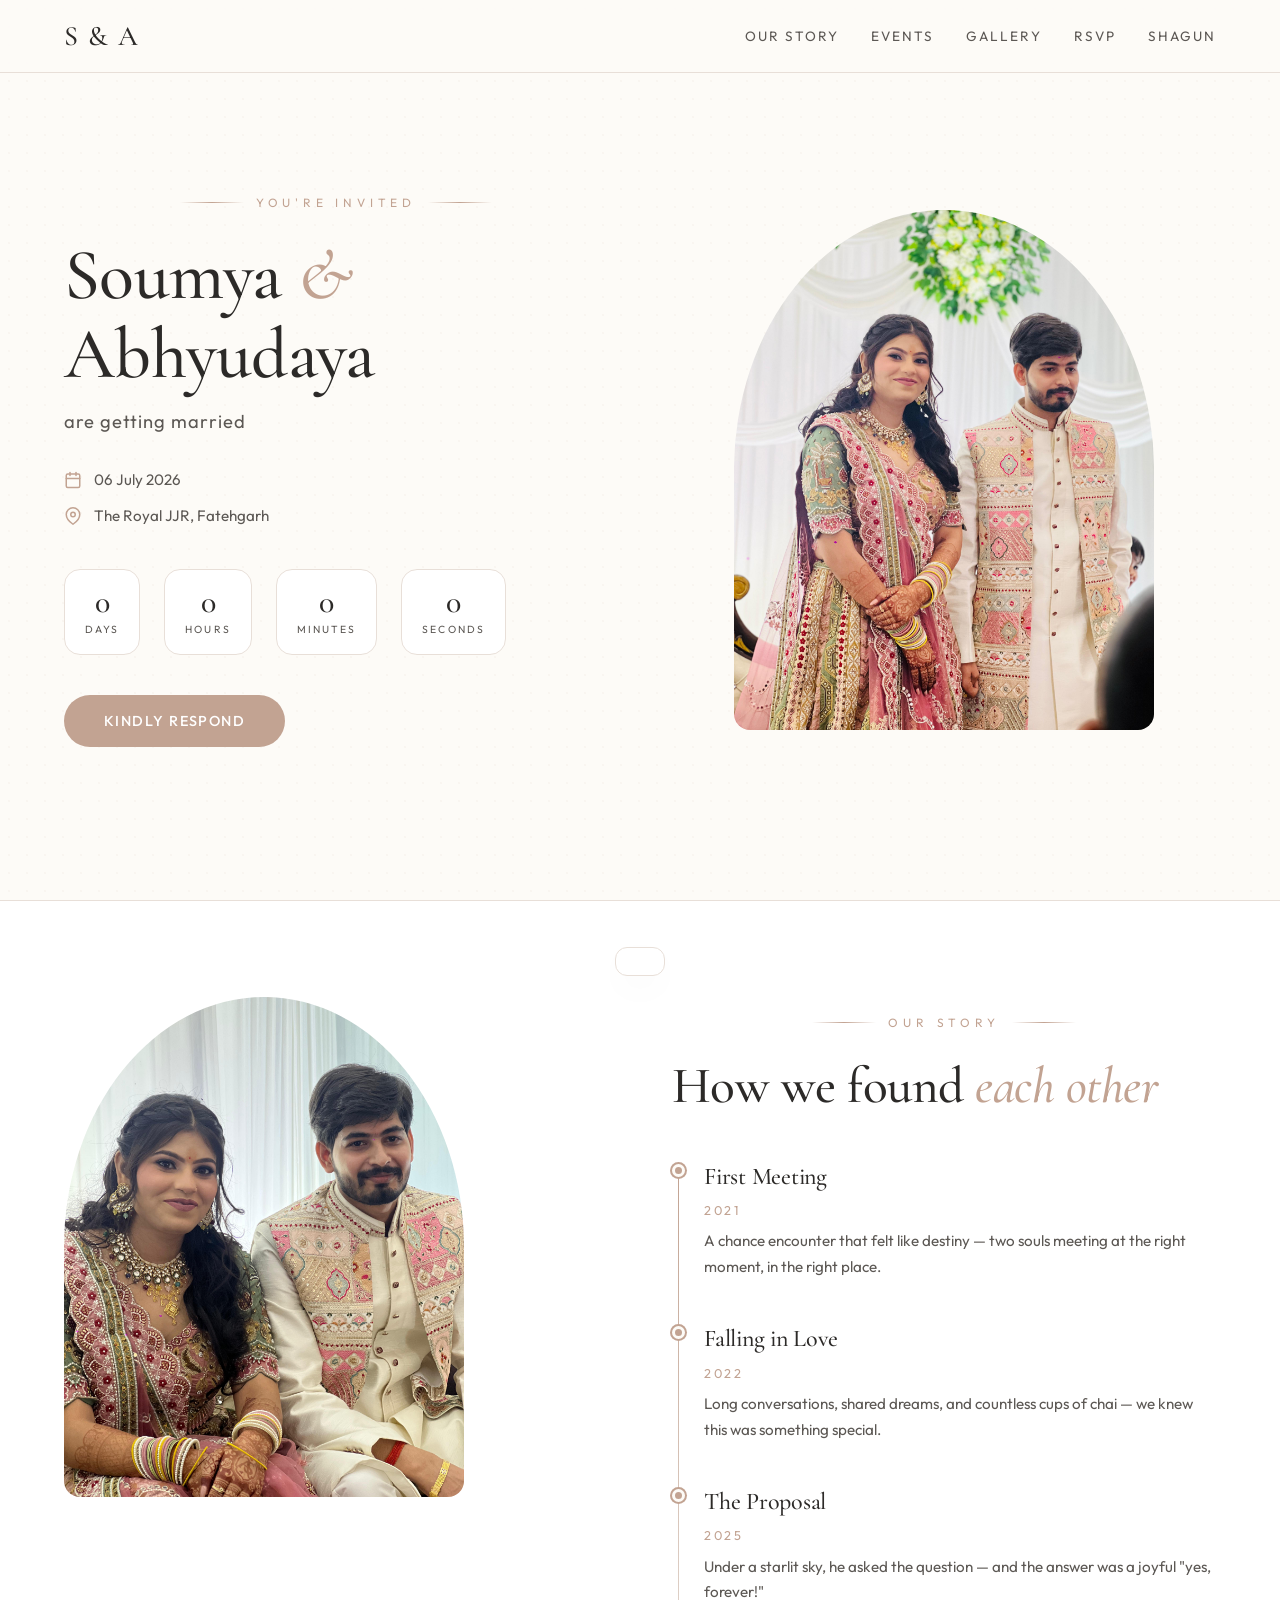
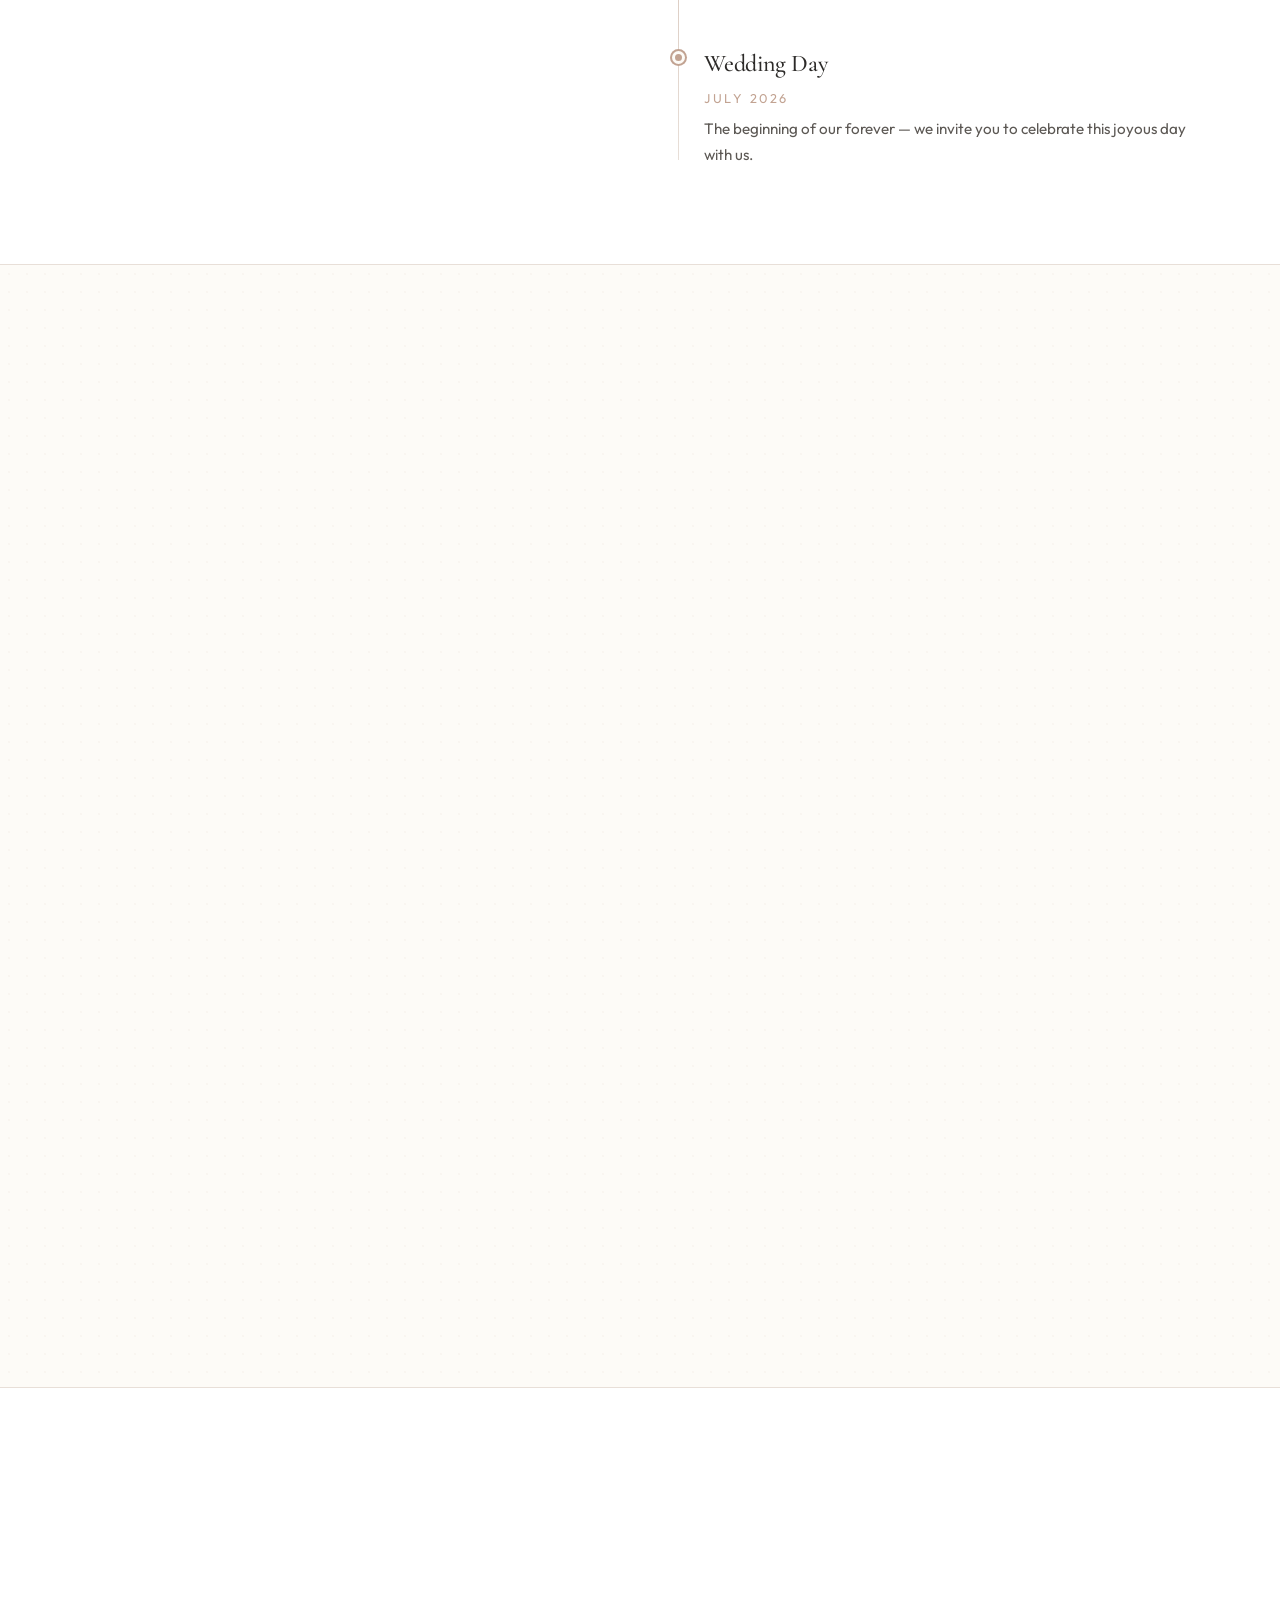
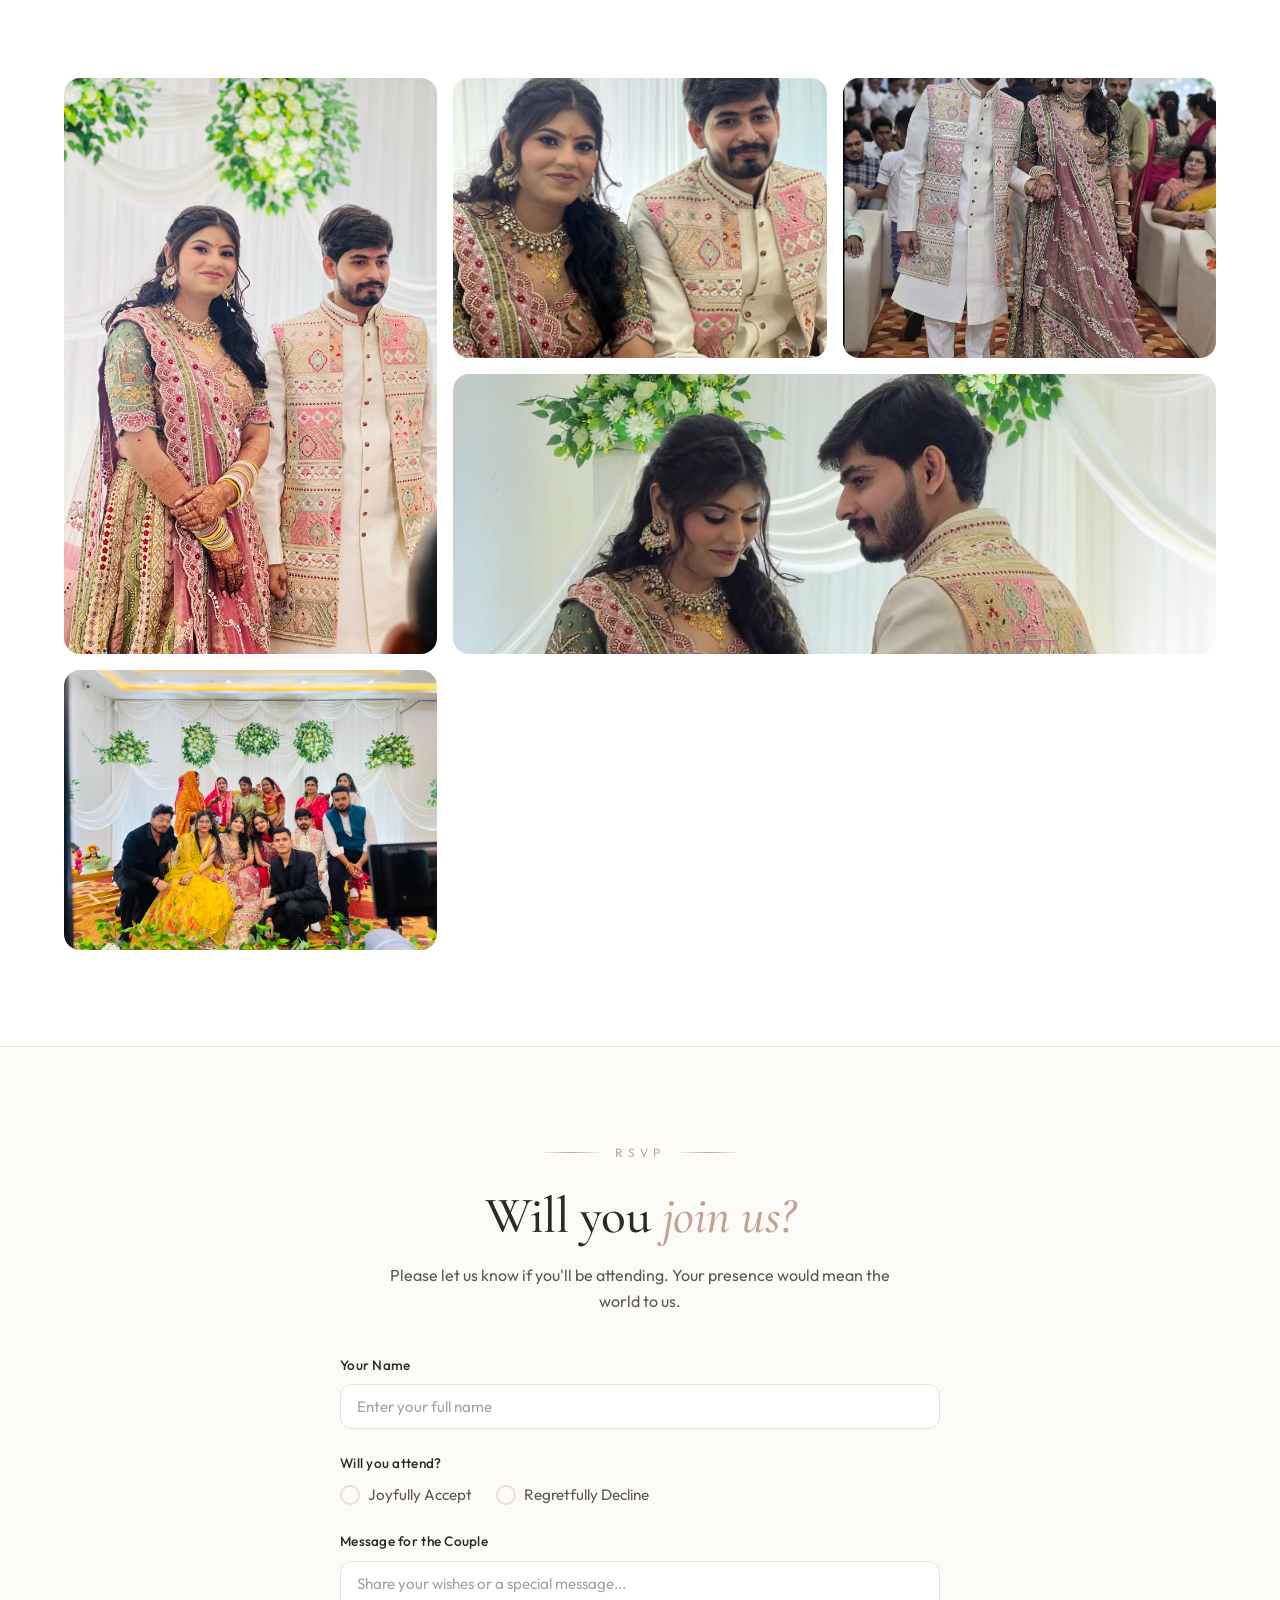
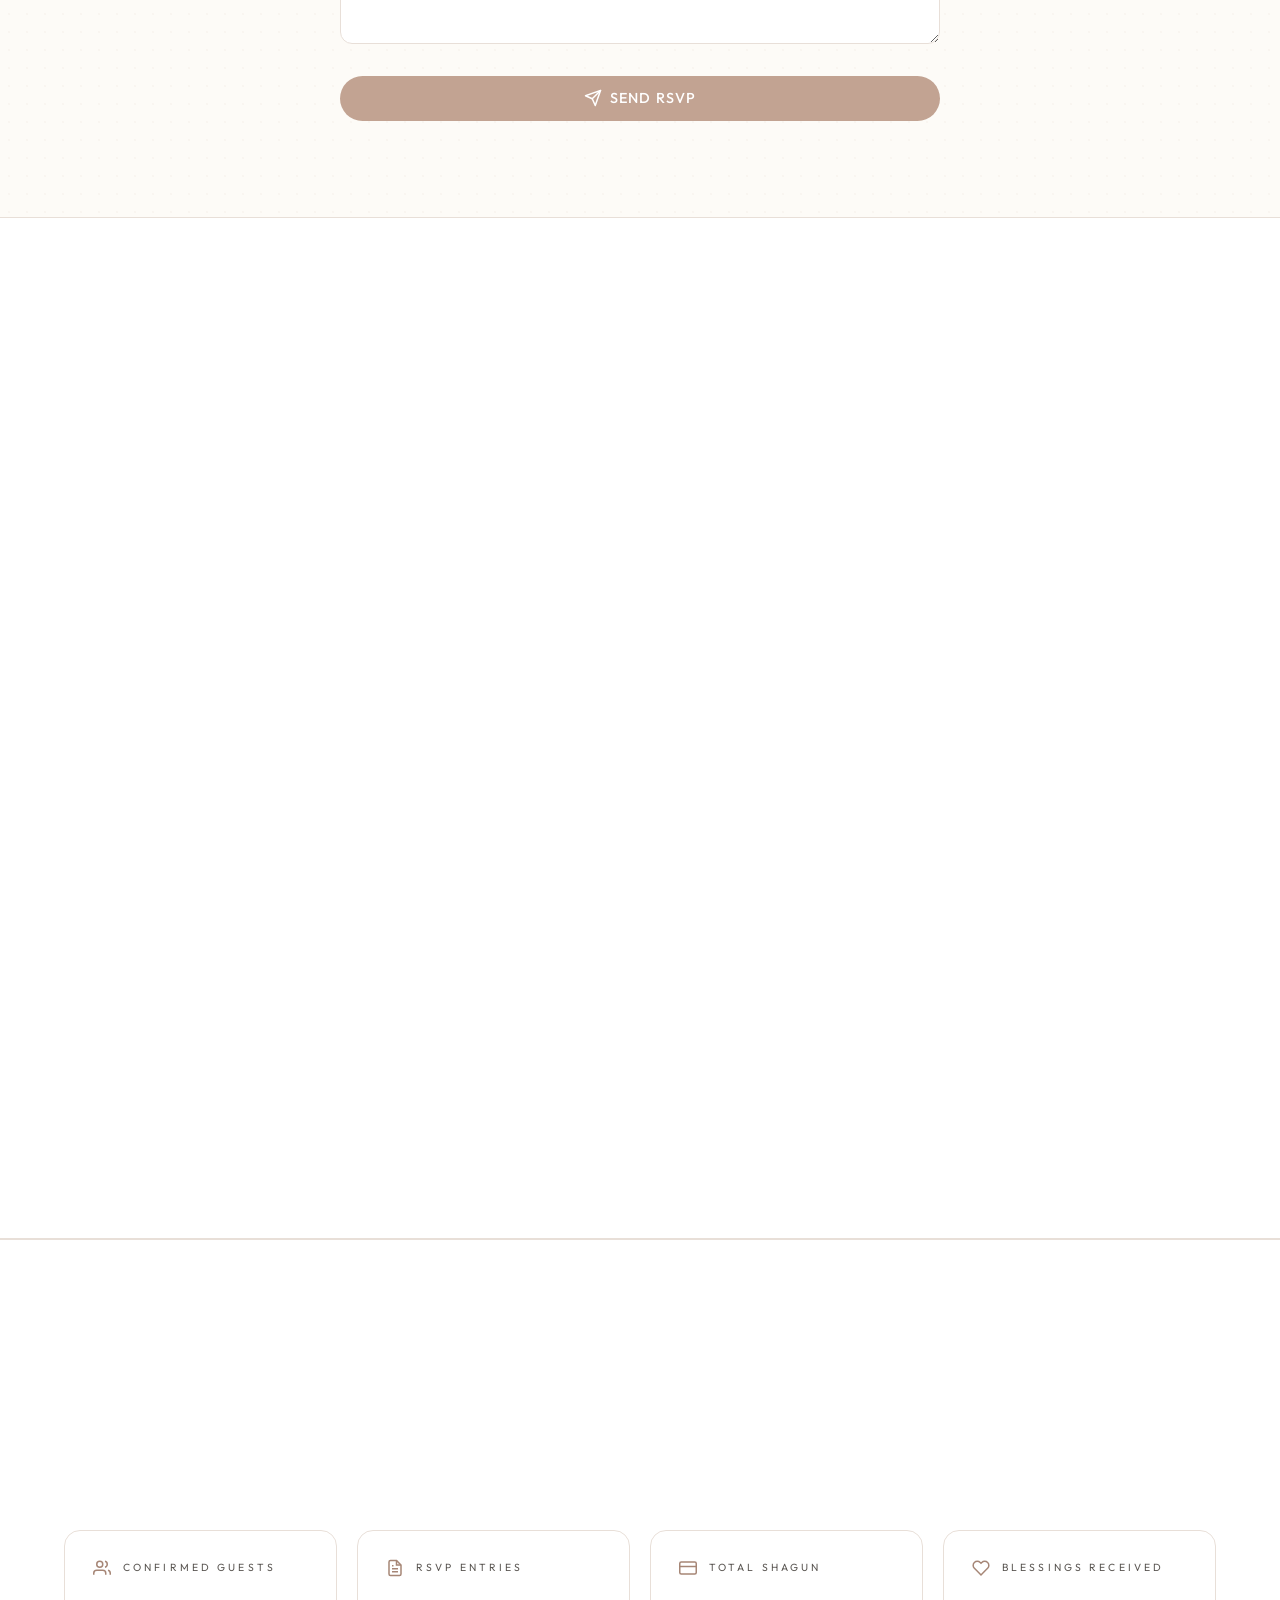
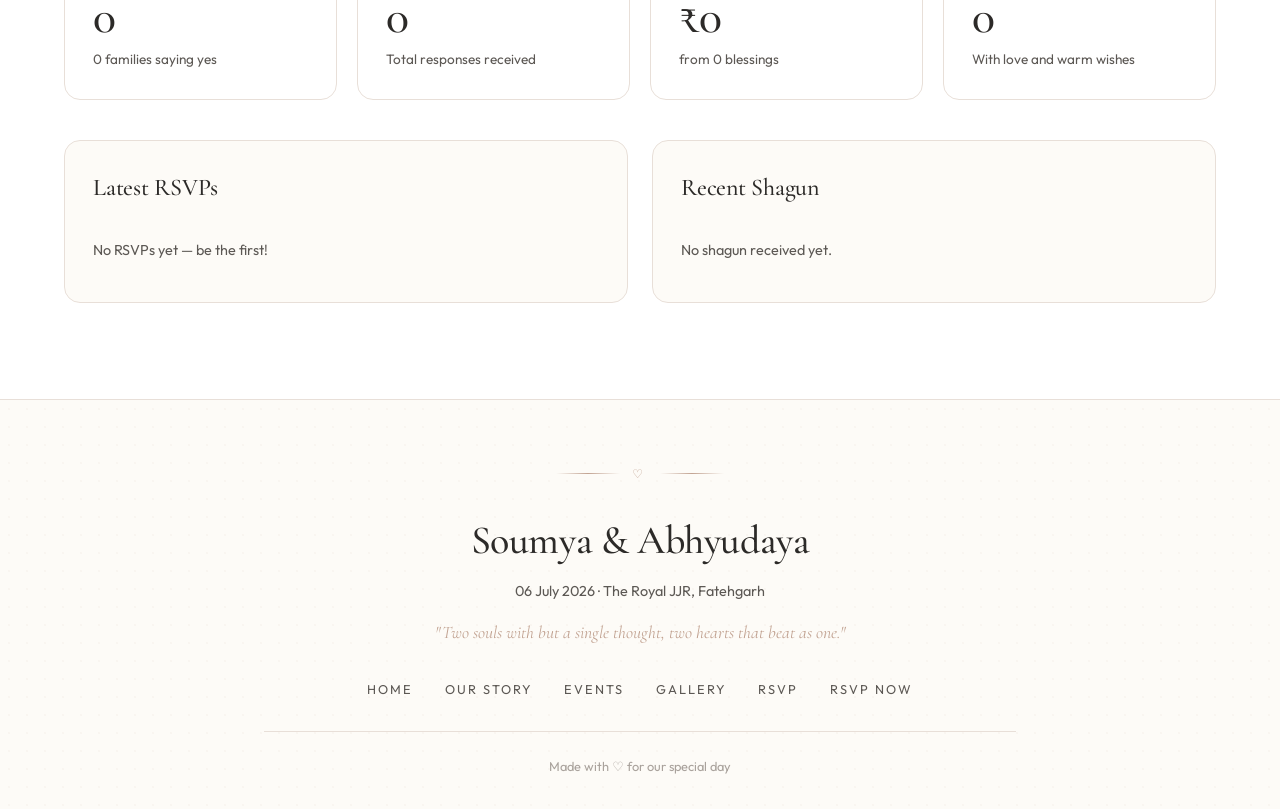
==== commit aebdff5f: "Add files via upload" ====
--- a/shadi/index.html
+++ b/shadi/index.html
@@ -507,6 +507,11 @@
                 <a href="#events">Events</a>
                 <a href="#gallery">Gallery</a>
                 <a href="#rsvp">RSVP</a>
+                <a href="YOUR_GOOGLE_FORM_LINK"
+   target="_blank"
+   class="rsvp-btn">
+   RSVP Now
+</a>
             </div>
             <p class="footer-copy">Made with ♡ for our special day</p>
         </div>
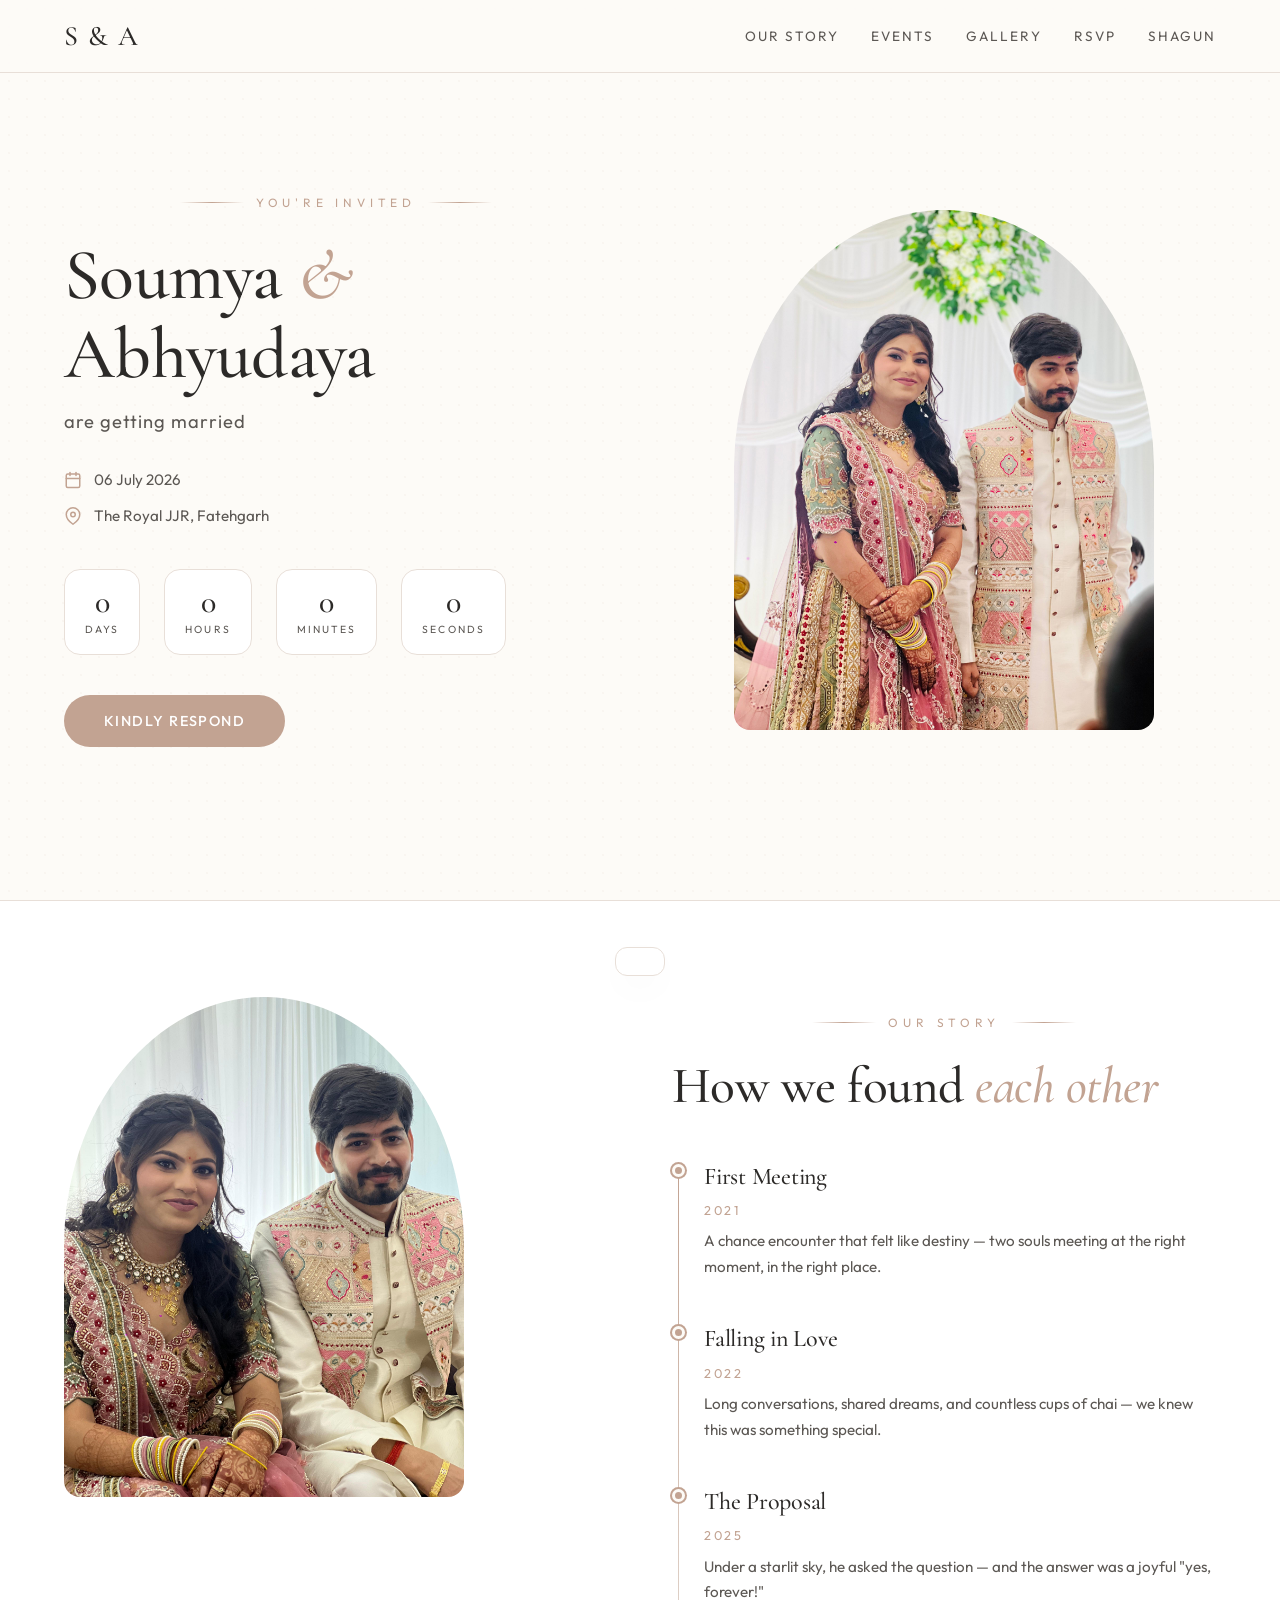
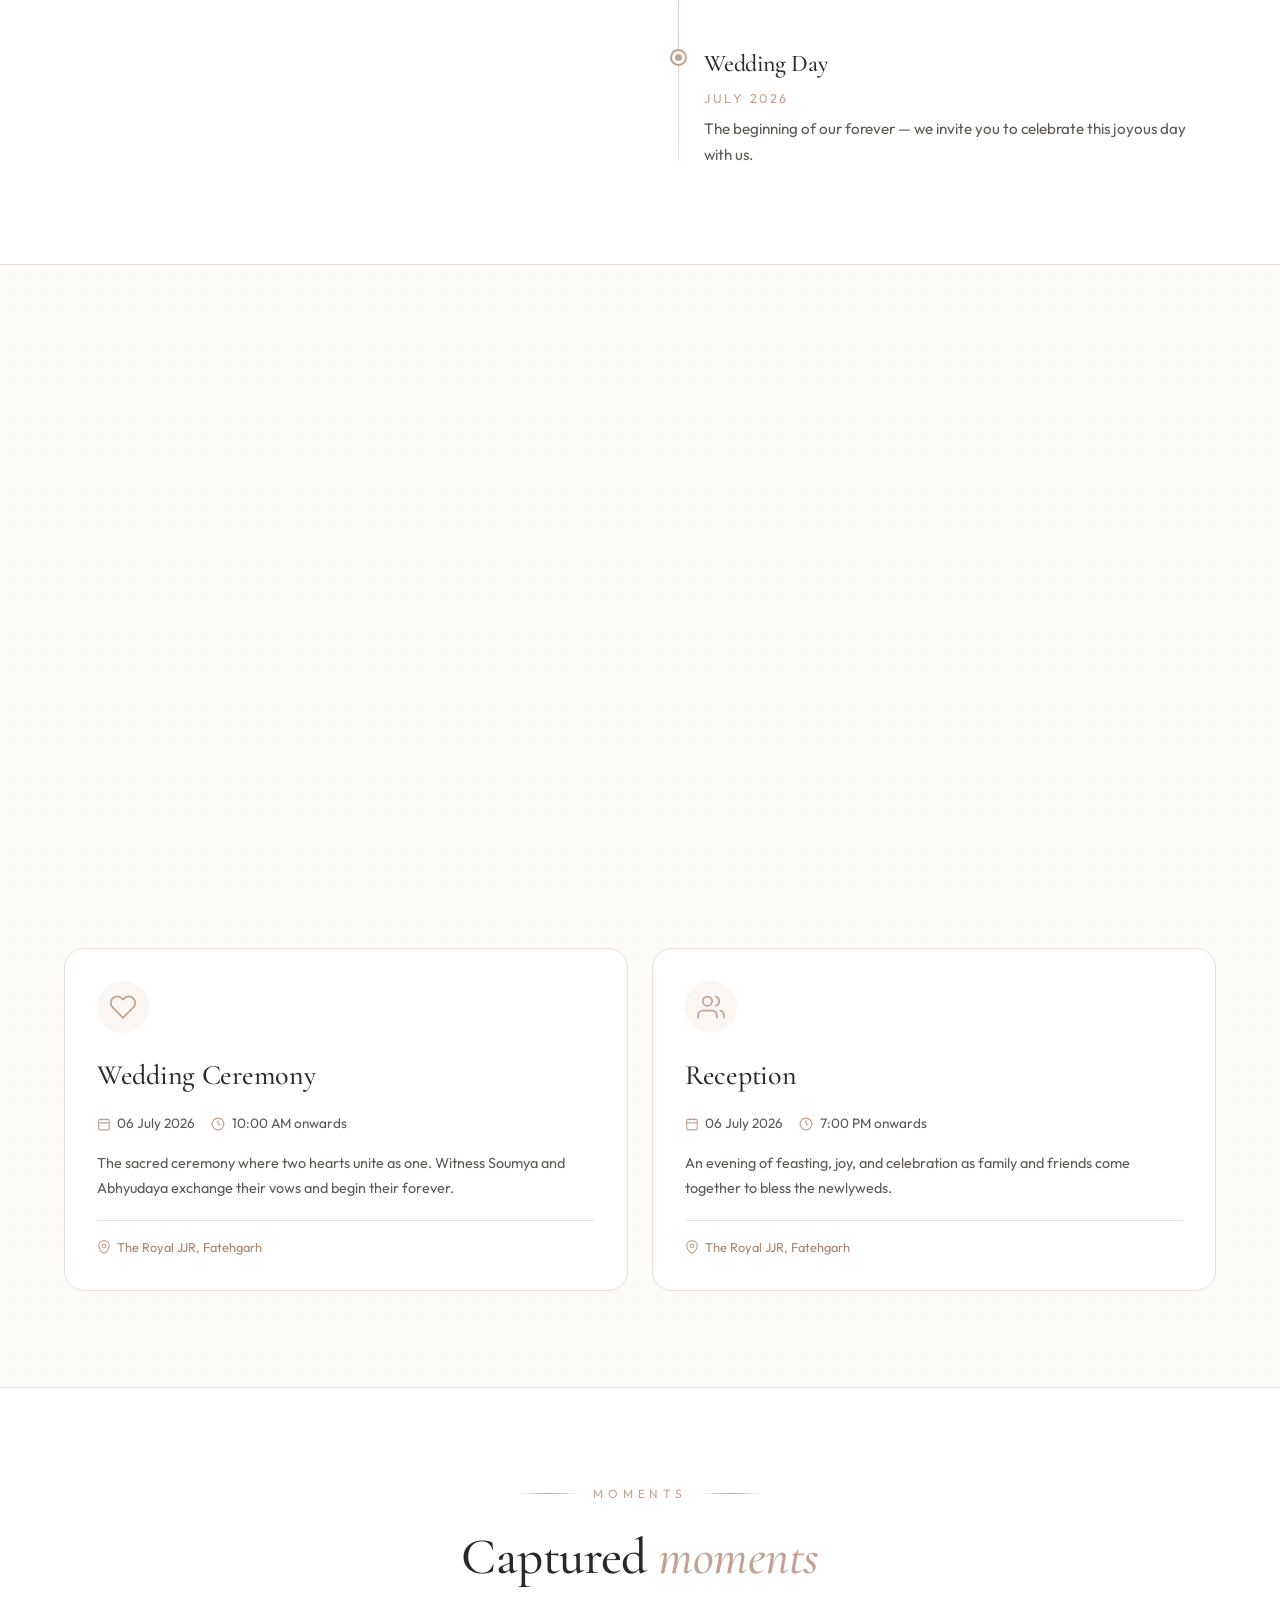
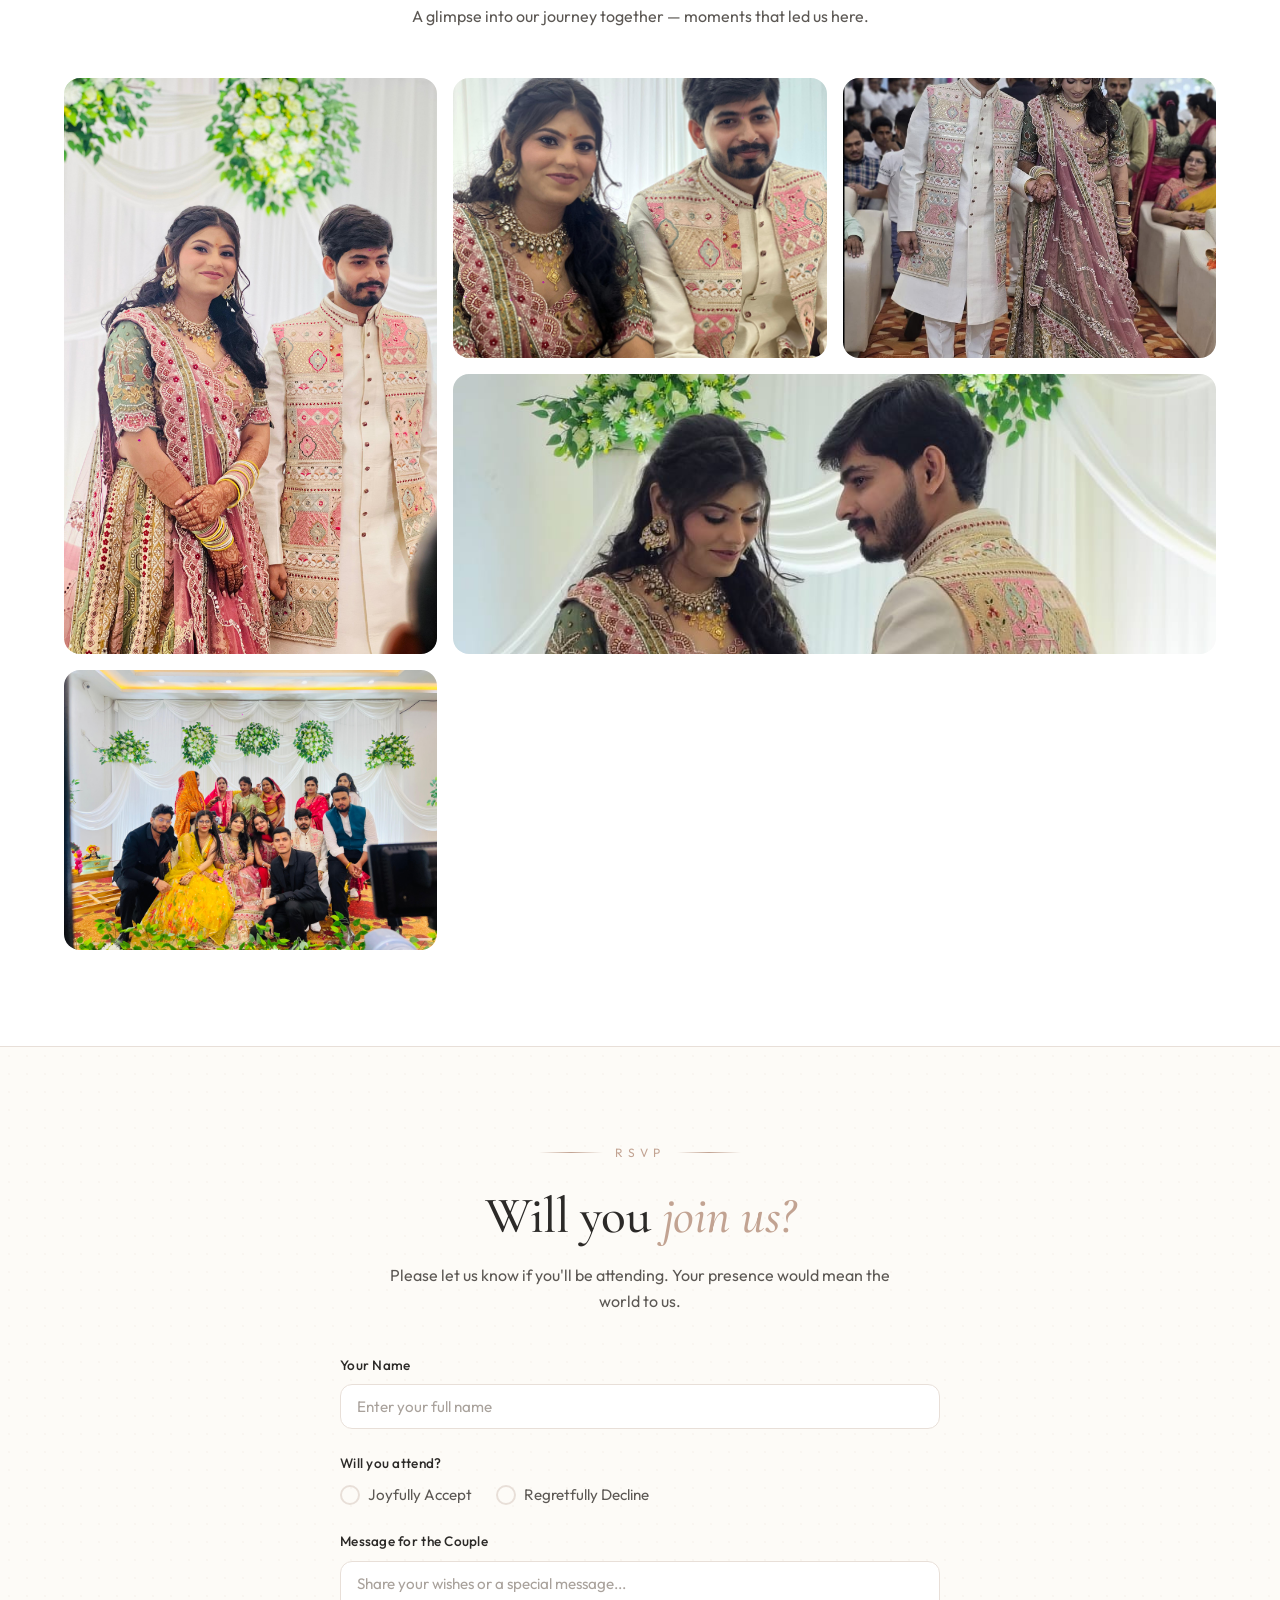
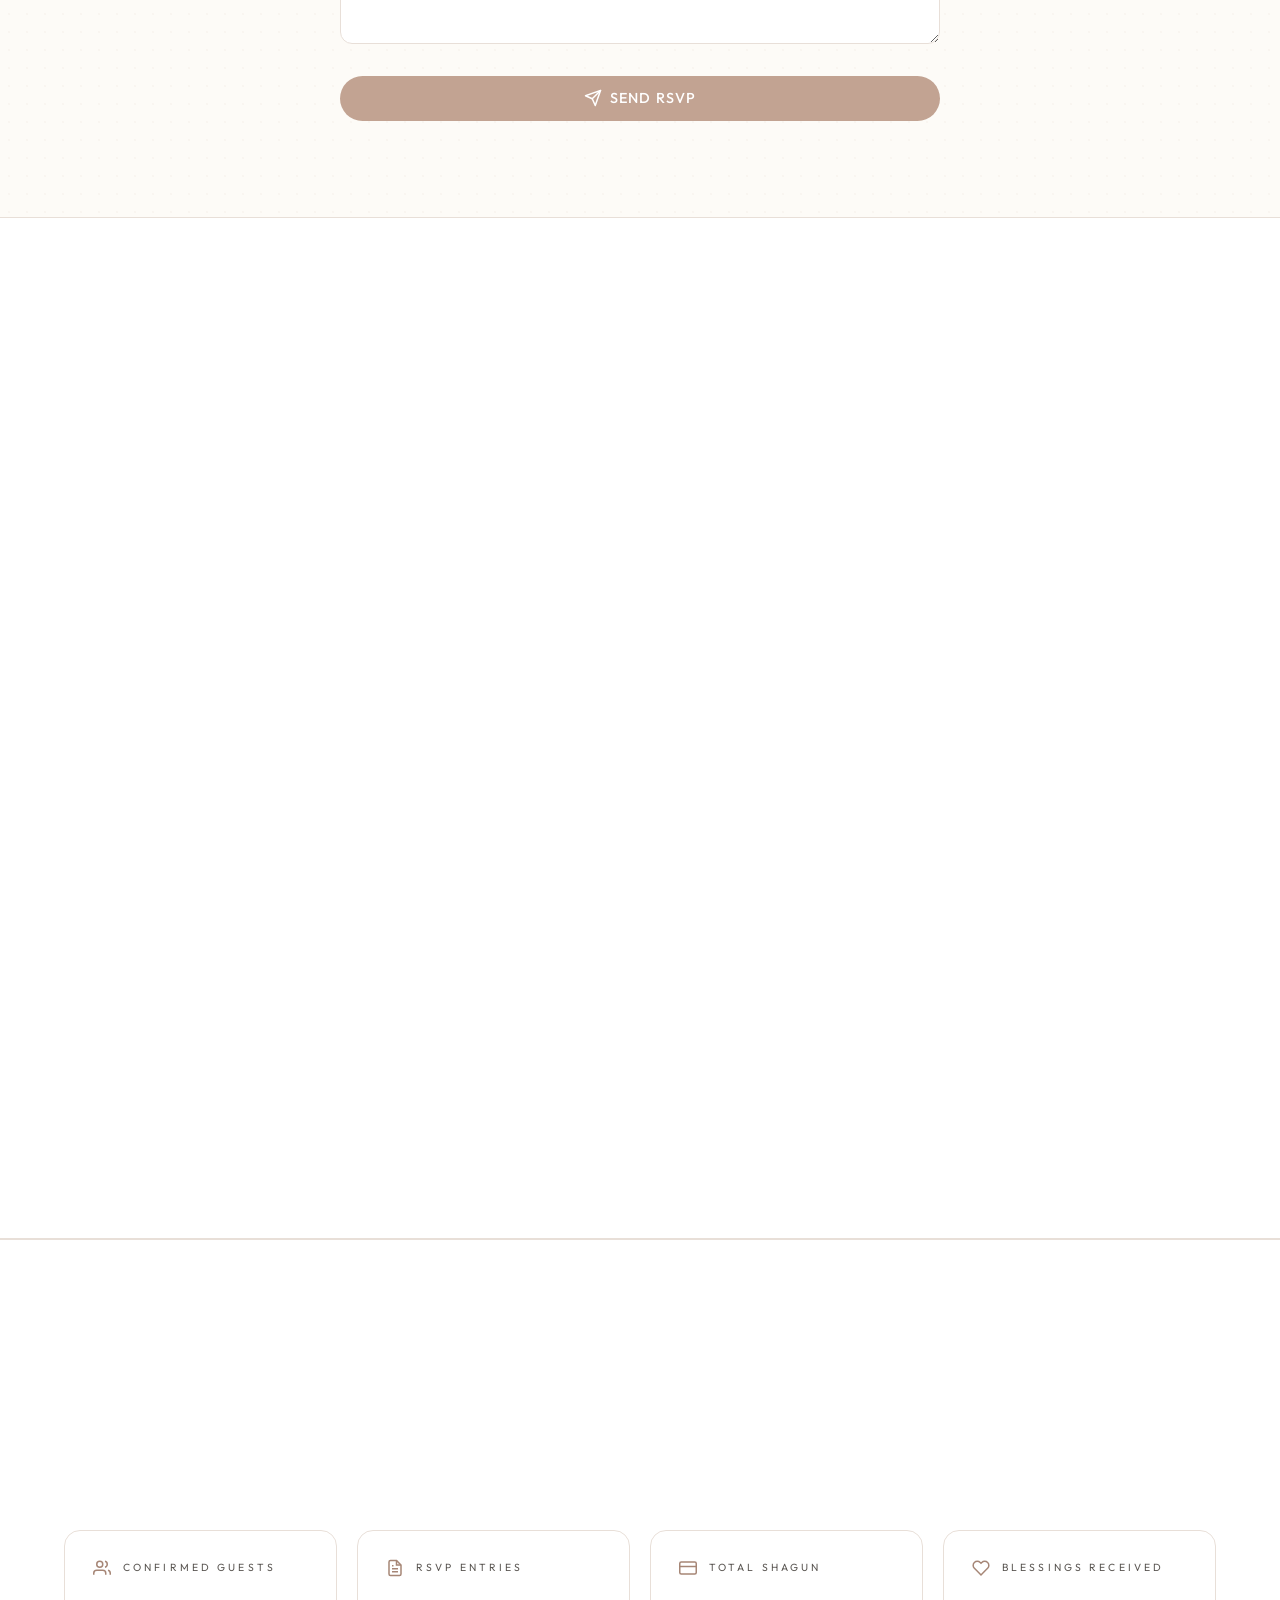
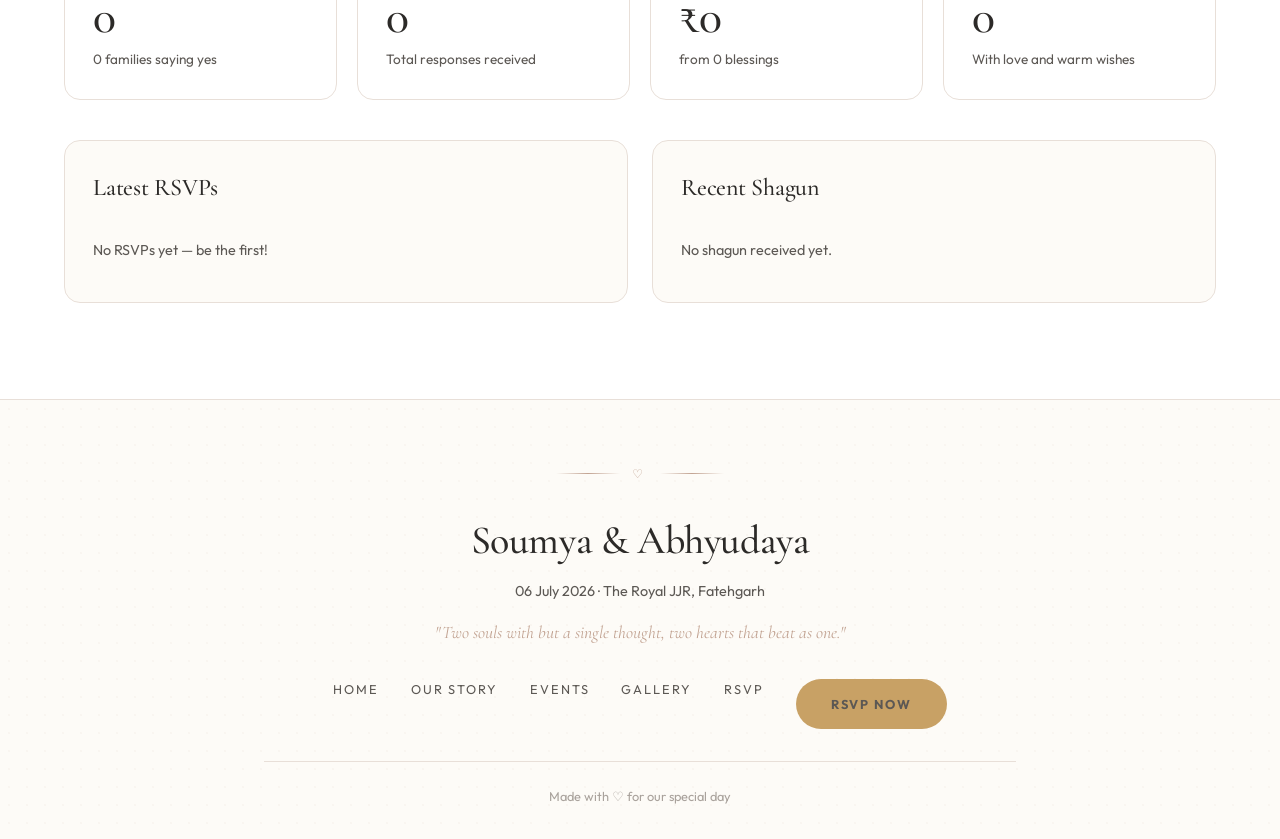
==== commit c784f37a: "Add files via upload" ====
--- a/shadi/index.html
+++ b/shadi/index.html
@@ -507,7 +507,7 @@
                 <a href="#events">Events</a>
                 <a href="#gallery">Gallery</a>
                 <a href="#rsvp">RSVP</a>
-                <a href="YOUR_GOOGLE_FORM_LINK"
+                <a href="https://docs.google.com/forms/d/e/1FAIpQLSc44epViy2PXssUViL65lsYlYnvuypa4iSdV3CflqsYQKumjw/viewform?usp=sharing&ouid=110864474336111188042"
    target="_blank"
    class="rsvp-btn">
    RSVP Now
--- a/shadi/styles.css
+++ b/shadi/styles.css
@@ -53,6 +53,7 @@
     text-decoration: none;
     color: inherit;
 }
+
 
 /* ═══════════════════════════ UTILITY ═══════════════════════════ */
 .text-center { text-align: center; }
@@ -914,6 +915,16 @@
 .recent-list {
     list-style: none;
 }
+.rsvp-btn{
+    display:inline-block;
+    padding:15px 35px;
+    background:#c8a165;
+    color:white;
+    text-decoration:none;
+    border-radius:50px;
+    font-size:18px;
+    font-weight:bold;
+}
 .recent-list li {
     display: flex;
     justify-content: space-between;
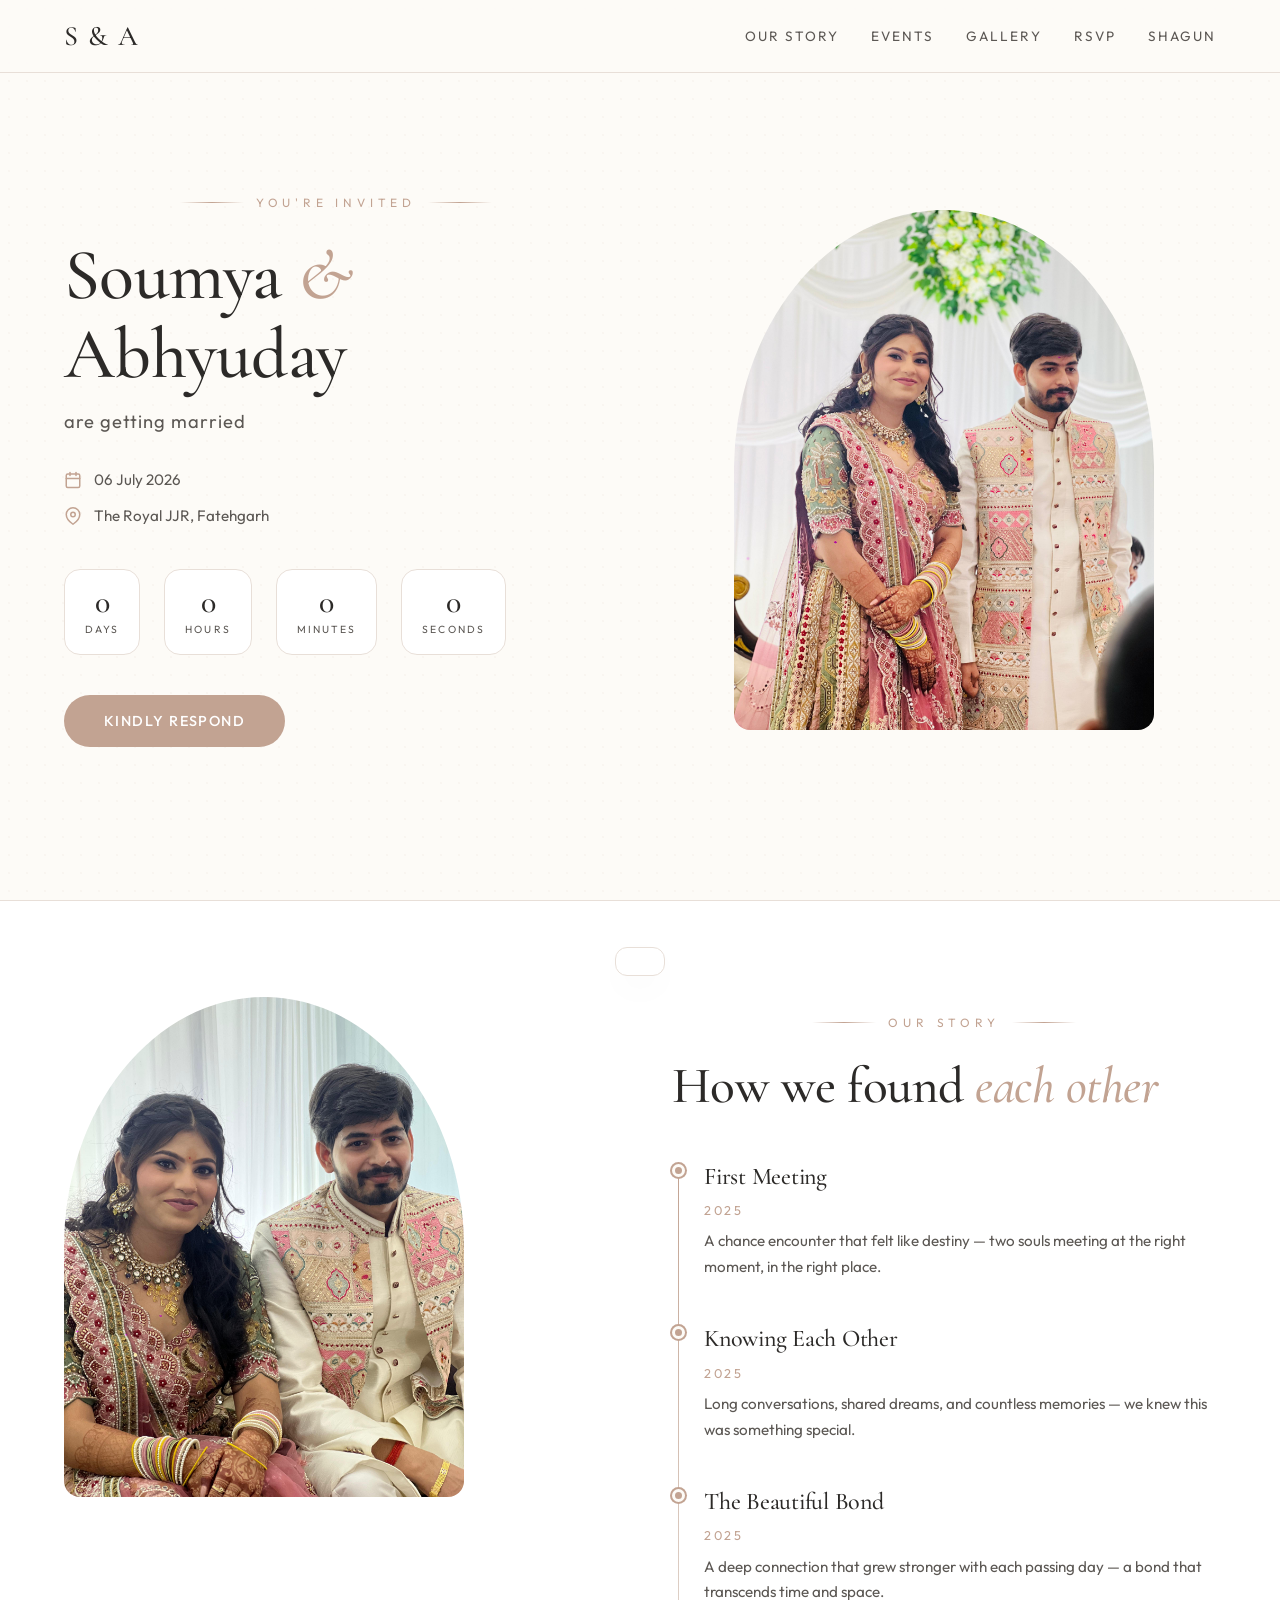
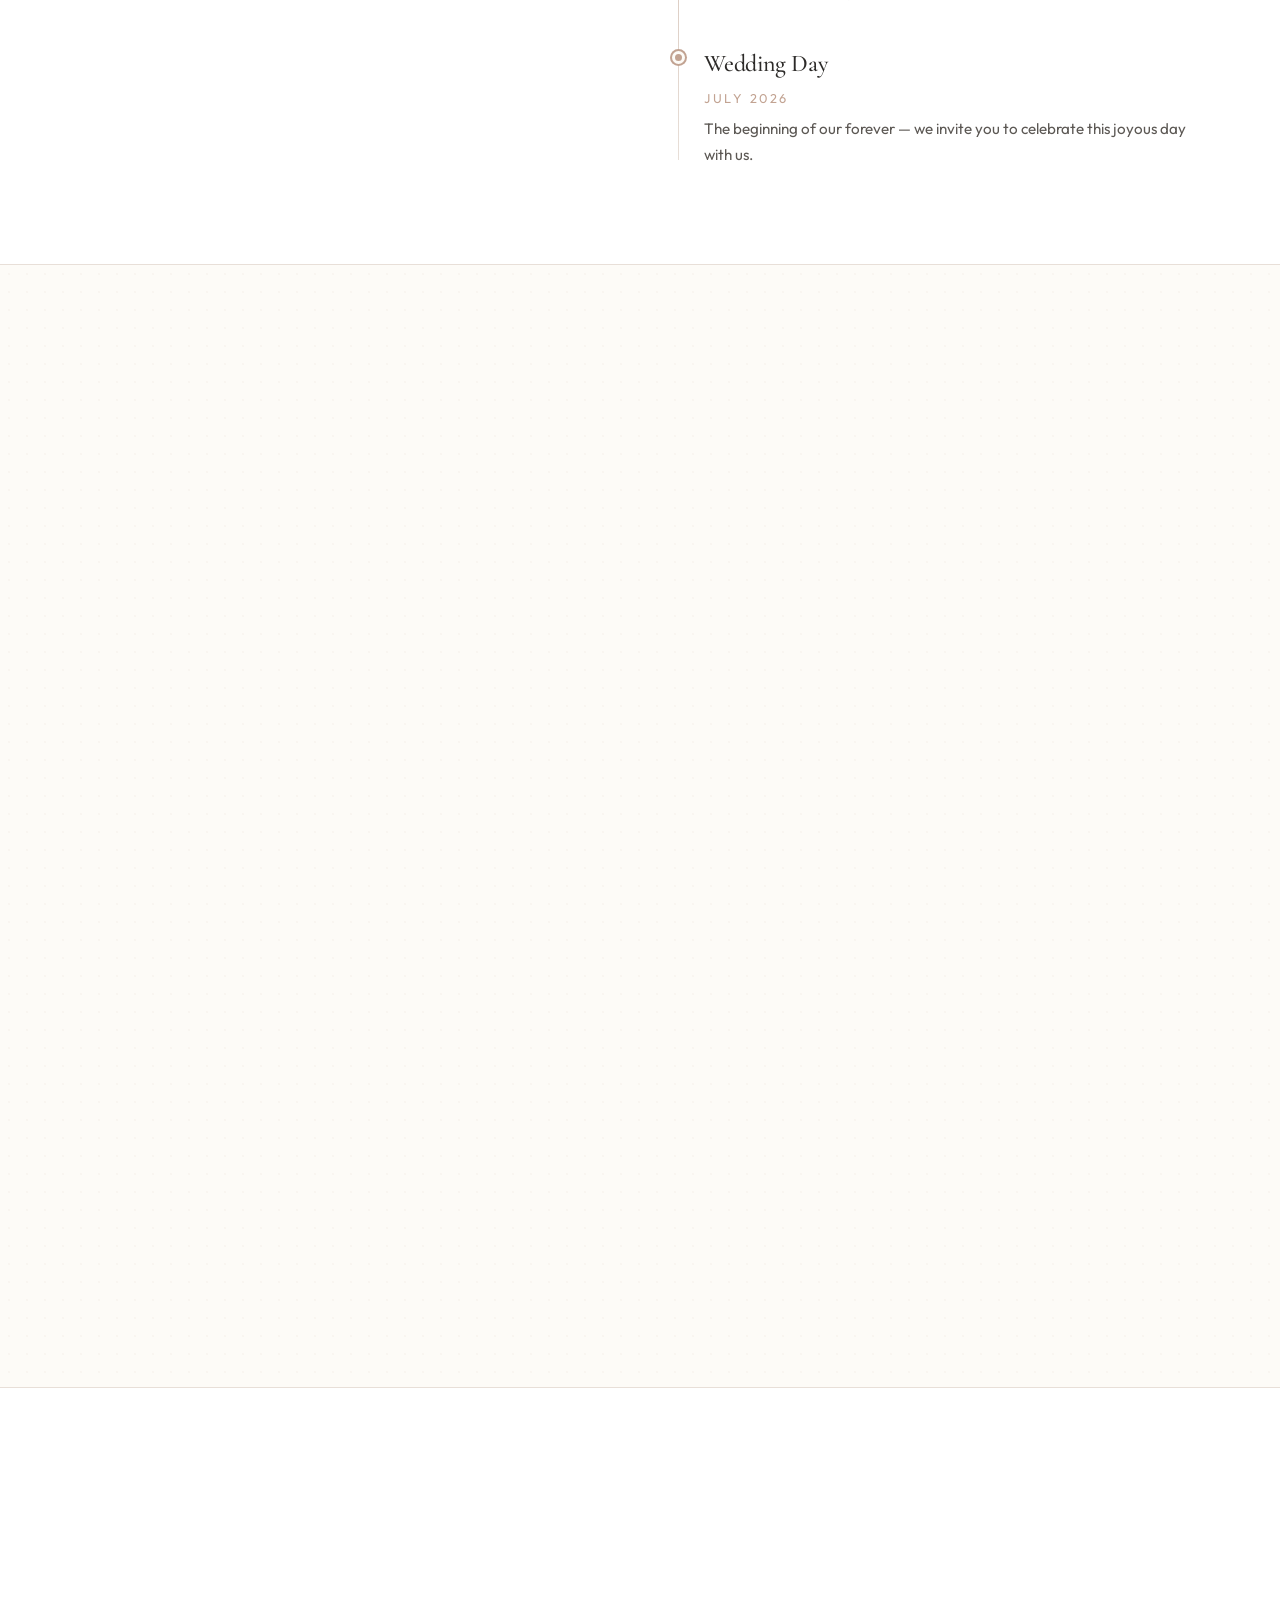
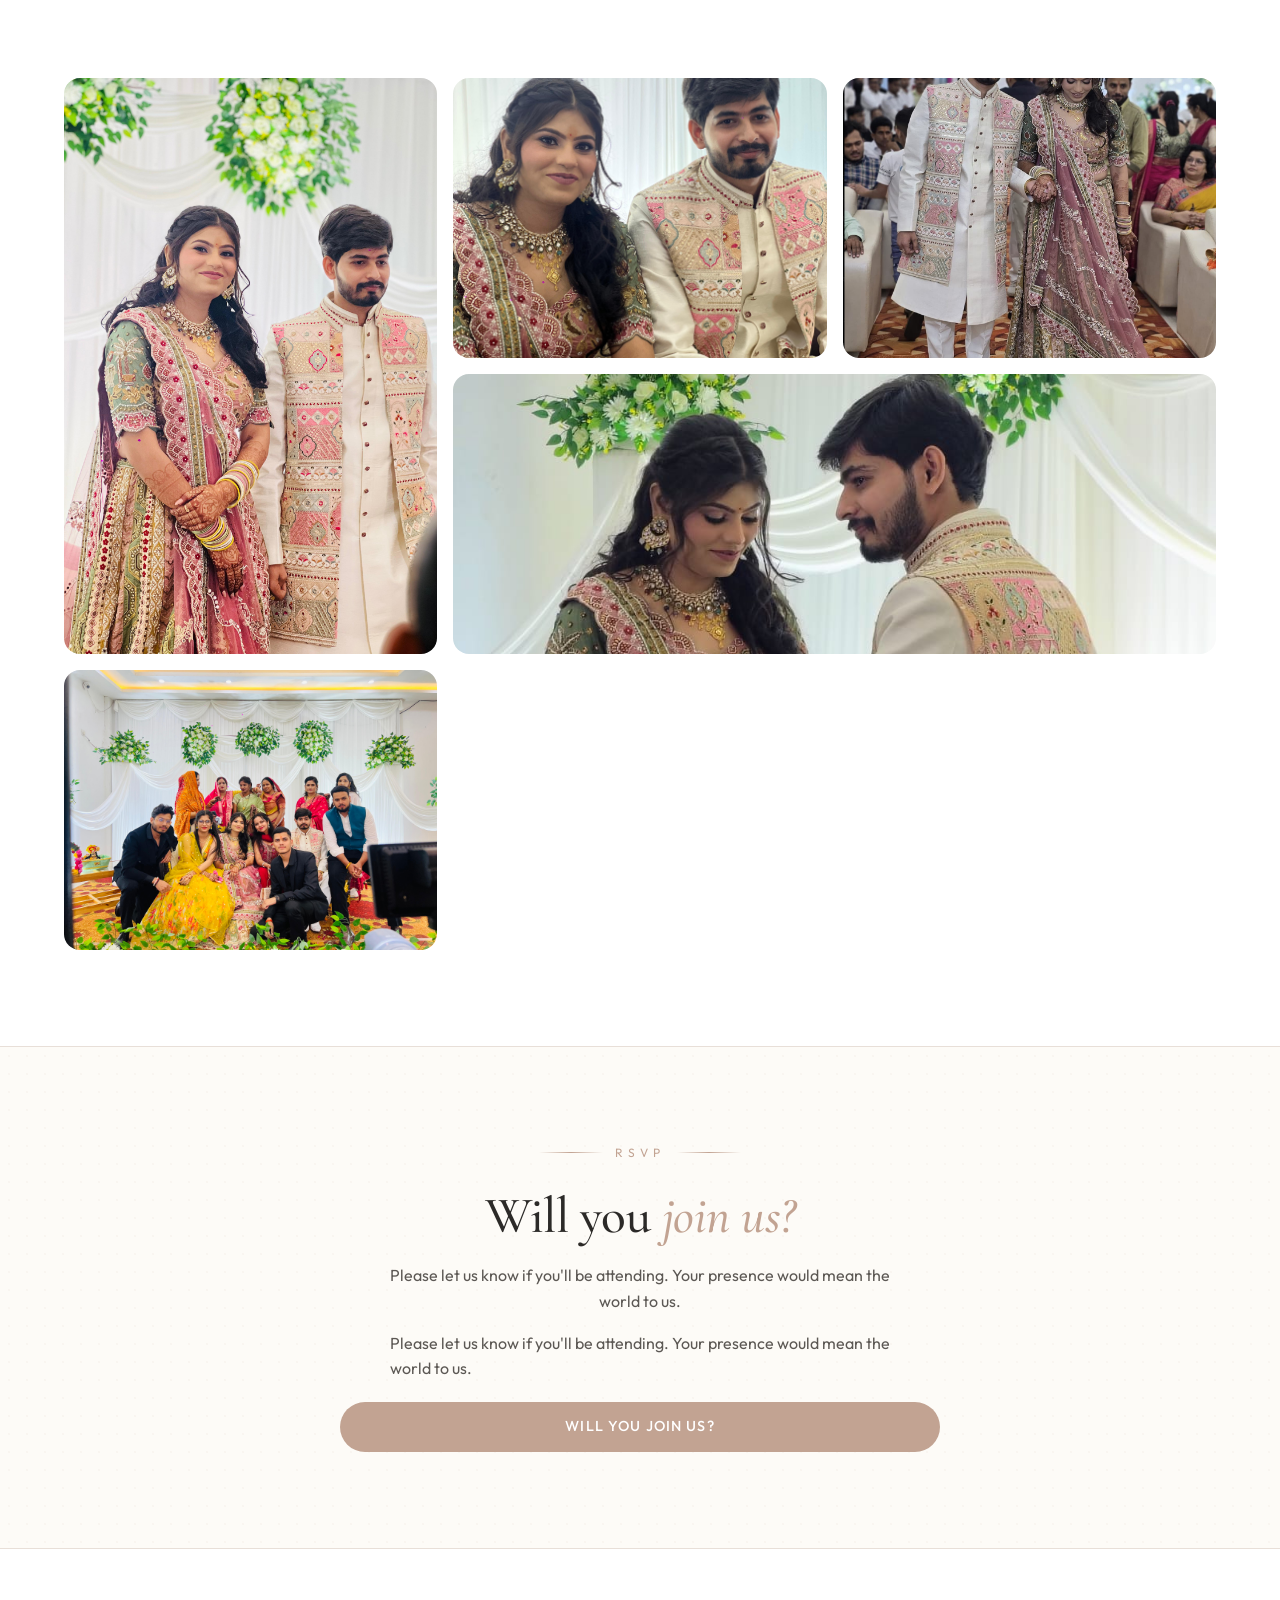
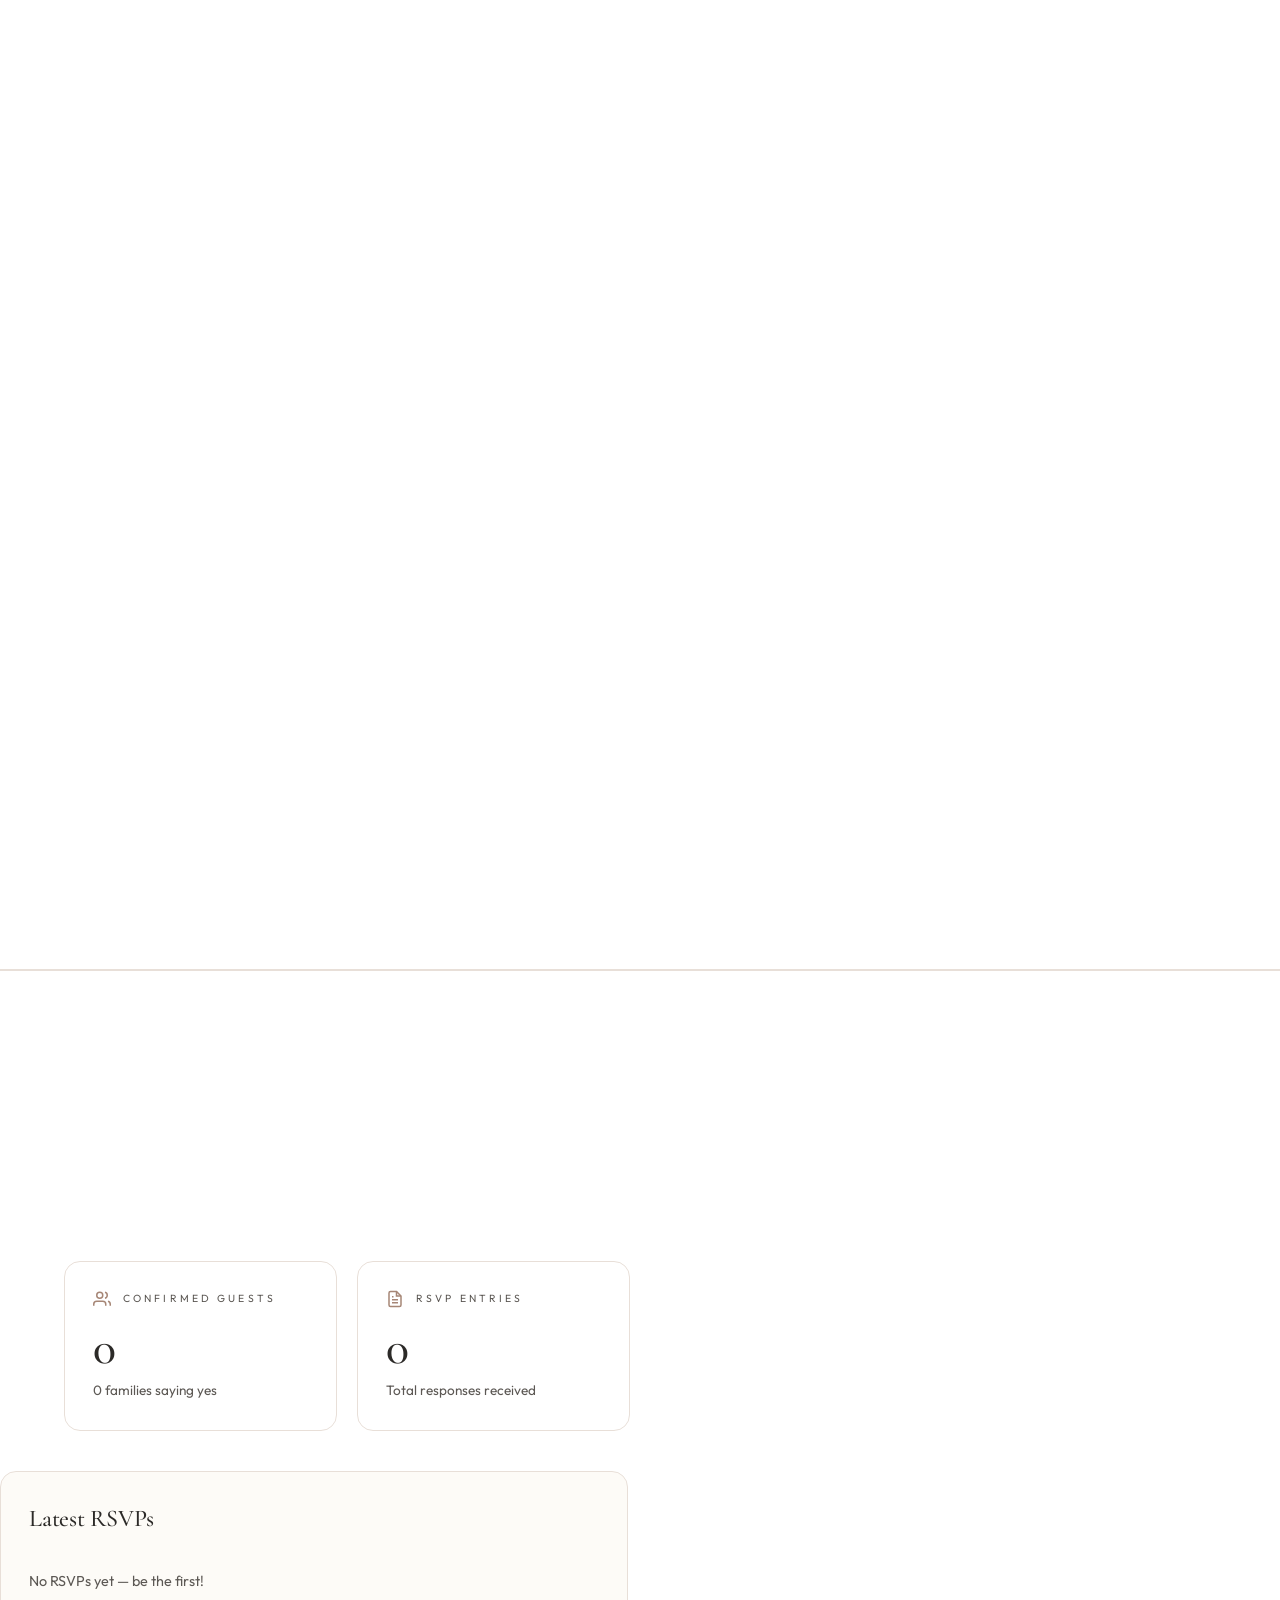
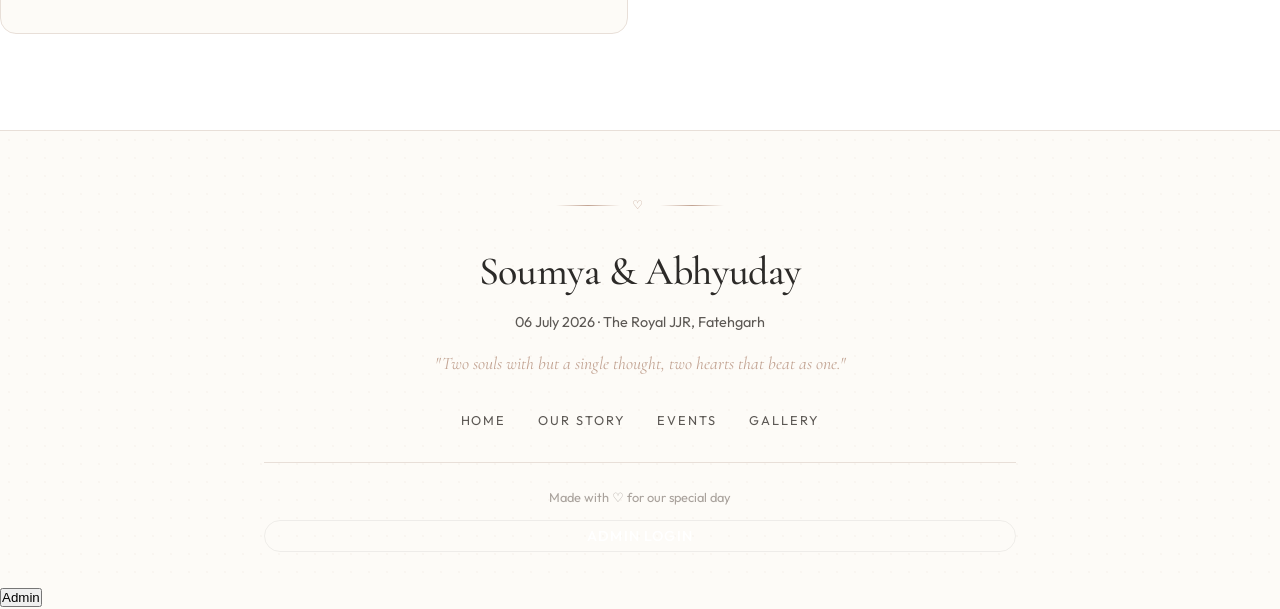
==== commit 5d3da0c5: "Add files via upload" ====
--- a/shadi/index.html
+++ b/shadi/index.html
@@ -3,8 +3,8 @@
 <head>
     <meta charset="UTF-8">
     <meta name="viewport" content="width=device-width, initial-scale=1.0">
-    <meta name="description" content="Wedding invitation and RSVP for Soumya & Abhyudaya — 06 July 2026 at The Royal JJR, Fatehgarh">
-    <title>Soumya & Abhyudaya — Wedding Invitation</title>
+    <meta name="description" content="Wedding invitation and RSVP for Soumya & Abhyuday — 06 July 2026 at The Royal JJR, Fatehgarh">
+    <title>Soumya & Abhyuday — Wedding Invitation</title>
     <link rel="preconnect" href="https://fonts.googleapis.com">
     <link rel="preconnect" href="https://fonts.gstatic.com" crossorigin>
     <link href="https://fonts.googleapis.com/css2?family=Cormorant+Garamond:ital,wght@0,300;0,400;0,500;0,600;0,700;1,400;1,500&family=Outfit:wght@300;400;500;600;700&display=swap" rel="stylesheet">
@@ -20,7 +20,7 @@
                 <li><a href="#story">Our Story</a></li>
                 <li><a href="#events">Events</a></li>
                 <li><a href="#gallery">Gallery</a></li>
-                <li><a href="#rsvp">RSVP</a></li>
+                <li><a href="https://docs.google.com/forms/d/e/1FAIpQLSc44epViy2PXssUViL65lsYlYnvuypa4iSdV3CflqsYQKumjw/viewform?usp=sharing&ouid=110864474336111188042" target="_blank" rel="noopener">RSVP</a></li>
                 <li><a href="#shagun">Shagun</a></li>
             </ul>
             <button class="mobile-menu-btn" id="mobileMenuBtn" aria-label="Toggle menu">
@@ -36,7 +36,7 @@
             <a href="#story" class="mobile-menu-link">Our Story</a>
             <a href="#events" class="mobile-menu-link">Events</a>
             <a href="#gallery" class="mobile-menu-link">Gallery</a>
-            <a href="#rsvp" class="mobile-menu-link">RSVP</a>
+            <a href="https://docs.google.com/forms/d/e/1FAIpQLSc44epViy2PXssUViL65lsYlYnvuypa4iSdV3CflqsYQKumjw/viewform?usp=sharing&ouid=110864474336111188042" class="mobile-menu-link" target="_blank" rel="noopener">RSVP</a>
             <a href="#shagun" class="mobile-menu-link">Shagun</a>
         </div>
     </header>
@@ -50,7 +50,7 @@
                         <span class="flourish-text">You're Invited</span>
                     </div>
                     <h1 class="hero-title font-serif-display">
-                        Soumya <span class="hero-ampersand">&</span> Abhyudaya
+                        Soumya <span class="hero-ampersand">&</span> Abhyuday
                     </h1>
                     <p class="hero-subtitle">are getting married</p>
                     <div class="hero-details">
@@ -82,7 +82,7 @@
                             <span class="countdown-label">Seconds</span>
                         </div>
                     </div>
-                    <a href="#rsvp" class="hero-cta-btn">Kindly Respond</a>
+                    <a href="https://docs.google.com/forms/d/e/1FAIpQLSc44epViy2PXssUViL65lsYlYnvuypa4iSdV3CflqsYQKumjw/viewform?usp=sharing&ouid=110864474336111188042" target="_blank" rel="noopener" class="hero-cta-btn">Kindly Respond</a>
                 </div>
                 <div class="hero-image-container fade-up">
                     <div class="arch-image hero-arch">
@@ -113,24 +113,24 @@
                                 <div class="story-event-dot"></div>
                                 <div class="story-event-content">
                                     <h3 class="story-event-title font-serif-display">First Meeting</h3>
-                                    <p class="story-event-date">2021</p>
+                                    <p class="story-event-date">2025</p>
                                     <p class="story-event-desc">A chance encounter that felt like destiny — two souls meeting at the right moment, in the right place.</p>
                                 </div>
                             </div>
                             <div class="story-event">
                                 <div class="story-event-dot"></div>
                                 <div class="story-event-content">
-                                    <h3 class="story-event-title font-serif-display">Falling in Love</h3>
-                                    <p class="story-event-date">2022</p>
-                                    <p class="story-event-desc">Long conversations, shared dreams, and countless cups of chai — we knew this was something special.</p>
+                                    <h3 class="story-event-title font-serif-display">Knowing Each Other</h3>
+                                    <p class="story-event-date">2025</p>
+                                    <p class="story-event-desc">Long conversations, shared dreams, and countless memories — we knew this was something special.</p>
                                 </div>
                             </div>
                             <div class="story-event">
                                 <div class="story-event-dot"></div>
                                 <div class="story-event-content">
-                                    <h3 class="story-event-title font-serif-display">The Proposal</h3>
+                                    <h3 class="story-event-title font-serif-display">The Beautiful Bond</h3>
                                     <p class="story-event-date">2025</p>
-                                    <p class="story-event-desc">Under a starlit sky, he asked the question — and the answer was a joyful "yes, forever!"</p>
+                                    <p class="story-event-desc">A deep connection that grew stronger with each passing day — a bond that transcends time and space.</p>
                                 </div>
                             </div>
                             <div class="story-event">
@@ -170,7 +170,7 @@
                         <div class="event-date-time">
                             <div class="event-detail">
                                 <svg width="14" height="14" viewBox="0 0 24 24" fill="none" stroke="currentColor" stroke-width="2"><rect x="3" y="4" width="18" height="18" rx="2"/><line x1="16" y1="2" x2="16" y2="6"/><line x1="8" y1="2" x2="8" y2="6"/><line x1="3" y1="10" x2="21" y2="10"/></svg>
-                                <span>04 July 2026</span>
+                                <span>05 July 2026</span>
                             </div>
                             <div class="event-detail">
                                 <svg width="14" height="14" viewBox="0 0 24 24" fill="none" stroke="currentColor" stroke-width="2"><circle cx="12" cy="12" r="10"/><polyline points="12 6 12 12 16 14"/></svg>
@@ -180,7 +180,7 @@
                         <p class="event-desc">An afternoon of colour, music, and intricate henna artistry. Come celebrate the beginning of our wedding festivities.</p>
                         <div class="event-venue">
                             <svg width="14" height="14" viewBox="0 0 24 24" fill="none" stroke="currentColor" stroke-width="2"><path d="M21 10c0 7-9 13-9 13s-9-6-9-13a9 9 0 0 1 18 0z"/><circle cx="12" cy="10" r="3"/></svg>
-                            <span>The Royal JJR, Fatehgarh</span>
+                            <span>Home (Shastri Nagar , Kamalganj)</span>
                         </div>
                     </div>
 
@@ -203,7 +203,7 @@
                         <p class="event-desc">An evening of dance, laughter, and unforgettable performances. Let's light up the night with love and rhythm!</p>
                         <div class="event-venue">
                             <svg width="14" height="14" viewBox="0 0 24 24" fill="none" stroke="currentColor" stroke-width="2"><path d="M21 10c0 7-9 13-9 13s-9-6-9-13a9 9 0 0 1 18 0z"/><circle cx="12" cy="10" r="3"/></svg>
-                            <span>The Royal JJR, Fatehgarh</span>
+                            <span>Home (Shastri Nagar , Kamalganj)</span>
                         </div>
                     </div>
 
@@ -220,10 +220,10 @@
                             </div>
                             <div class="event-detail">
                                 <svg width="14" height="14" viewBox="0 0 24 24" fill="none" stroke="currentColor" stroke-width="2"><circle cx="12" cy="12" r="10"/><polyline points="12 6 12 12 16 14"/></svg>
-                                <span>10:00 AM onwards</span>
-                            </div>
-                        </div>
-                        <p class="event-desc">The sacred ceremony where two hearts unite as one. Witness Soumya and Abhyudaya exchange their vows and begin their forever.</p>
+                                <span>7:00 PM onwards</span>
+                            </div>
+                        </div>
+                        <p class="event-desc">The sacred ceremony where two hearts unite as one. Witness Soumya and Abhyuday exchange their vows and begin their forever.</p>
                         <div class="event-venue">
                             <svg width="14" height="14" viewBox="0 0 24 24" fill="none" stroke="currentColor" stroke-width="2"><path d="M21 10c0 7-9 13-9 13s-9-6-9-13a9 9 0 0 1 18 0z"/><circle cx="12" cy="10" r="3"/></svg>
                             <span>The Royal JJR, Fatehgarh</span>
@@ -285,7 +285,7 @@
                     <div class="gallery-item">
                         <img src="images/gallery_mehendi.png" alt="Mehendi details" class="gallery-img">
                         <div class="gallery-overlay">
-                            <span class="gallery-caption font-serif-display">Mehendi Details</span>
+                            <span class="gallery-caption font-serif-display">Beautification of Engagement</span>
                         </div>
                     </div>
                     <div class="gallery-item gallery-item-wide">
@@ -297,7 +297,7 @@
                     <div class="gallery-item">
                         <img src="images/gallery_sangeet.png" alt="Sangeet night" class="gallery-img">
                         <div class="gallery-overlay">
-                            <span class="gallery-caption font-serif-display">Sangeet Night</span>
+                            <span class="gallery-caption font-serif-display">Engagement Night</span>
                         </div>
                     </div>
                 </div>
@@ -318,43 +318,14 @@
                         <p class="section-subtitle">Please let us know if you'll be attending. Your presence would mean the world to us.</p>
                     </div>
 
-                    <form id="rsvpForm" class="rsvp-form">
-                        <div class="form-group">
-                            <label for="guestName" class="form-label">Your Name</label>
-                            <input type="text" id="guestName" class="form-input" placeholder="Enter your full name" required>
-                        </div>
-
-                        <div class="form-group">
-                            <label class="form-label">Will you attend?</label>
-                            <div class="radio-group">
-                                <label class="radio-option">
-                                    <input type="radio" name="attending" value="yes" required>
-                                    <span class="radio-custom"></span>
-                                    <span>Joyfully Accept</span>
-                                </label>
-                                <label class="radio-option">
-                                    <input type="radio" name="attending" value="no">
-                                    <span class="radio-custom"></span>
-                                    <span>Regretfully Decline</span>
-                                </label>
-                            </div>
-                        </div>
-
-                        <div class="form-group" id="attendeesGroup" style="display: none;">
-                            <label for="attendeesCount" class="form-label">Number of Guests</label>
-                            <input type="number" id="attendeesCount" class="form-input" min="1" max="20" value="1" placeholder="How many guests including yourself?">
-                        </div>
-
-                        <div class="form-group">
-                            <label for="rsvpMessage" class="form-label">Message for the Couple</label>
-                            <textarea id="rsvpMessage" class="form-textarea" rows="3" placeholder="Share your wishes or a special message..."></textarea>
-                        </div>
-
-                        <button type="submit" class="submit-btn" id="rsvpSubmitBtn">
-                            <svg width="18" height="18" viewBox="0 0 24 24" fill="none" stroke="currentColor" stroke-width="2" stroke-linecap="round" stroke-linejoin="round"><path d="M22 2L11 13"/><polygon points="22 2 15 22 11 13 2 9 22 2"/></svg>
-                            Send RSVP
-                        </button>
-                    </form>
+                    <div class="rsvp-cta">
+                        <p class="section-subtitle">Please let us know if you'll be attending. Your presence would mean the world to us.</p>
+                        <div class="rsvp-button-wrapper" style="margin-top: 1.25rem;">
+                            <a href="https://docs.google.com/forms/d/e/1FAIpQLSc44epViy2PXssUViL65lsYlYnvuypa4iSdV3CflqsYQKumjw/viewform?usp=sharing&ouid=110864474336111188042" target="_blank" rel="noopener" class="submit-btn rsvp-link">
+                                Will you join us?
+                            </a>
+                        </div>
+                    </div>
 
                     <div id="rsvpSuccess" class="success-message" style="display: none;">
                         <div class="success-icon">
@@ -387,8 +358,8 @@
                                 <svg width="24" height="24" viewBox="0 0 24 24" fill="none" stroke="currentColor" stroke-width="2" stroke-linecap="round" stroke-linejoin="round"><rect x="1" y="4" width="22" height="16" rx="2" ry="2"/><line x1="1" y1="10" x2="23" y2="10"/></svg>
                                 <span>UPI Payment</span>
                             </div>
-                            <p class="upi-id">soumya.abhyudaya@upi</p>
-                            <p class="upi-name">Soumya and Abhyudaya</p>
+                            <p class="upi-id">soumya.abhyuday@upi</p>
+                            <p class="upi-name">Soumya and Abhyuday</p>
                             <button class="copy-upi-btn" onclick="copyUPI()">
                                 <svg width="16" height="16" viewBox="0 0 24 24" fill="none" stroke="currentColor" stroke-width="2"><rect x="9" y="9" width="13" height="13" rx="2" ry="2"/><path d="M5 15H4a2 2 0 0 1-2-2V4a2 2 0 0 1 2-2h9a2 2 0 0 1 2 2v1"/></svg>
                                 Copy UPI ID
@@ -439,7 +410,7 @@
                     <p class="section-subtitle">Real-time RSVP and shagun summary.</p>
                 </div>
 
-                <div class="stats-grid fade-up" id="statsGrid">
+                    <div class="stats-grid fade-up" id="statsGrid">
                     <div class="stat-card lift-on-hover">
                         <div class="stat-header">
                             <svg width="18" height="18" viewBox="0 0 24 24" fill="none" stroke="currentColor" stroke-width="2"><path d="M17 21v-2a4 4 0 0 0-4-4H5a4 4 0 0 0-4 4v2"/><circle cx="9" cy="7" r="4"/><path d="M23 21v-2a4 4 0 0 0-3-3.87"/><path d="M16 3.13a4 4 0 0 1 0 7.75"/></svg>
@@ -456,21 +427,6 @@
                         <div class="stat-value font-serif-display" id="statRSVP">0</div>
                         <p class="stat-sub">Total responses received</p>
                     </div>
-                    <div class="stat-card lift-on-hover">
-                        <div class="stat-header">
-                            <svg width="18" height="18" viewBox="0 0 24 24" fill="none" stroke="currentColor" stroke-width="2"><rect x="1" y="4" width="22" height="16" rx="2" ry="2"/><line x1="1" y1="10" x2="23" y2="10"/></svg>
-                            <span class="stat-label">TOTAL SHAGUN</span>
-                        </div>
-                        <div class="stat-value font-serif-display" id="statShagun">₹0</div>
-                        <p class="stat-sub" id="statShagunSub">from 0 blessings</p>
-                    </div>
-                    <div class="stat-card lift-on-hover">
-                        <div class="stat-header">
-                            <svg width="18" height="18" viewBox="0 0 24 24" fill="none" stroke="currentColor" stroke-width="2"><path d="M20.84 4.61a5.5 5.5 0 0 0-7.78 0L12 5.67l-1.06-1.06a5.5 5.5 0 0 0-7.78 7.78l1.06 1.06L12 21.23l7.78-7.78 1.06-1.06a5.5 5.5 0 0 0 0-7.78z"/></svg>
-                            <span class="stat-label">BLESSINGS RECEIVED</span>
-                        </div>
-                        <div class="stat-value font-serif-display" id="statBlessings">0</div>
-                        <p class="stat-sub">With love and warm wishes</p>
                     </div>
                 </div>
 
@@ -481,24 +437,37 @@
                             <li class="recent-empty">No RSVPs yet — be the first!</li>
                         </ul>
                     </div>
-                    <div class="recent-card">
-                        <h3 class="recent-title font-serif-display">Recent Shagun</h3>
-                        <ul class="recent-list" id="recentShaguns">
-                            <li class="recent-empty">No shagun received yet.</li>
-                        </ul>
-                    </div>
-                </div>
+                    <!-- Recent shagun removed from public view; admin can view in admin panel -->
+                </div>
+                
+                    <!-- Admin-only panel (hidden by default) -->
+                    <div id="adminPanel" class="admin-panel" style="display:none; margin-top:1.25rem;">
+                        <div class="divider-flourish mb-4"><span class="flourish-text">Admin</span></div>
+                        <div class="admin-stats">
+                            <div class="stat-card lift-on-hover" style="display:inline-block; margin-right:12px;">
+                                <div class="stat-header"><span class="stat-label">TOTAL SHAGUN</span></div>
+                                <div class="stat-value font-serif-display" id="adminTotalShagun">₹0</div>
+                                <p class="stat-sub" id="adminTotalShagunSub">from 0 blessings</p>
+                            </div>
+                            <div class="recent-card" style="display:inline-block; vertical-align:top; max-width:480px;">
+                                <h3 class="recent-title font-serif-display">Recent Shagun</h3>
+                                <ul class="recent-list" id="adminRecentShaguns">
+                                    <li class="recent-empty">No shagun received yet.</li>
+                                </ul>
+                            </div>
+                        </div>
+                    </div>
             </div>
         </section>
     </main>
 
     <!-- ═══════════════════════════ FOOTER ═══════════════════════════ -->
     <footer class="footer grain-bg">
-        <div class="footer-container">
+            <div class="footer-container">
             <div class="divider-flourish mb-6">
                 <span class="flourish-text">♡</span>
             </div>
-            <h2 class="footer-title font-serif-display">Soumya & Abhyudaya</h2>
+            <h2 class="footer-title font-serif-display">Soumya & Abhyuday</h2>
             <p class="footer-date">06 July 2026 · The Royal JJR, Fatehgarh</p>
             <p class="footer-tagline">"Two souls with but a single thought, two hearts that beat as one."</p>
             <div class="footer-links">
@@ -506,19 +475,37 @@
                 <a href="#story">Our Story</a>
                 <a href="#events">Events</a>
                 <a href="#gallery">Gallery</a>
-                <a href="#rsvp">RSVP</a>
-                <a href="https://docs.google.com/forms/d/e/1FAIpQLSc44epViy2PXssUViL65lsYlYnvuypa4iSdV3CflqsYQKumjw/viewform?usp=sharing&ouid=110864474336111188042"
-   target="_blank"
-   class="rsvp-btn">
-   RSVP Now
-</a>
+                
             </div>
             <p class="footer-copy">Made with ♡ for our special day</p>
+                <div style="margin-top:0.75rem;">
+                    <button id="adminLoginBtn" class="submit-btn" style="background:transparent;border:1px solid rgba(0,0,0,0.06);padding:6px 10px;font-size:0.9rem;">Admin Login</button>
+                </div>
         </div>
     </footer>
 
+    <!-- Admin login modal (simple client-side auth) -->
+    <div id="adminModal" class="modal" style="display:none; position:fixed; inset:0; background:rgba(0,0,0,0.4); align-items:center; justify-content:center;">
+        <div class="modal-inner" style="background:#fff; padding:20px; max-width:360px; width:90%; margin:auto; border-radius:8px; box-shadow:0 8px 24px rgba(0,0,0,0.2);">
+            <h3 style="margin-top:0;">Admin Login</h3>
+            <form id="adminLoginForm">
+                <div style="margin-bottom:12px;">
+                    <label for="adminPass">Admin Password</label>
+                    <input id="adminPass" type="password" style="width:100%; padding:8px; margin-top:4px;" required>
+                </div>
+                <div style="display:flex; justify-content:space-between; gap:8px;">
+                    <button type="submit" class="submit-btn">Sign in</button>
+                    <button type="button" id="adminCancelBtn" class="link-btn">Cancel</button>
+                </div>
+            </form>
+        </div>
+    </div>
+
     <!-- Toast notification -->
     <div id="toast" class="toast"></div>
+
+    <!-- Floating admin button (always visible) -->
+    <button id="adminFloatingBtn" class="admin-floating-btn" aria-label="Admin Login">Admin</button>
 
     <script src="script.js"></script>
 </body>
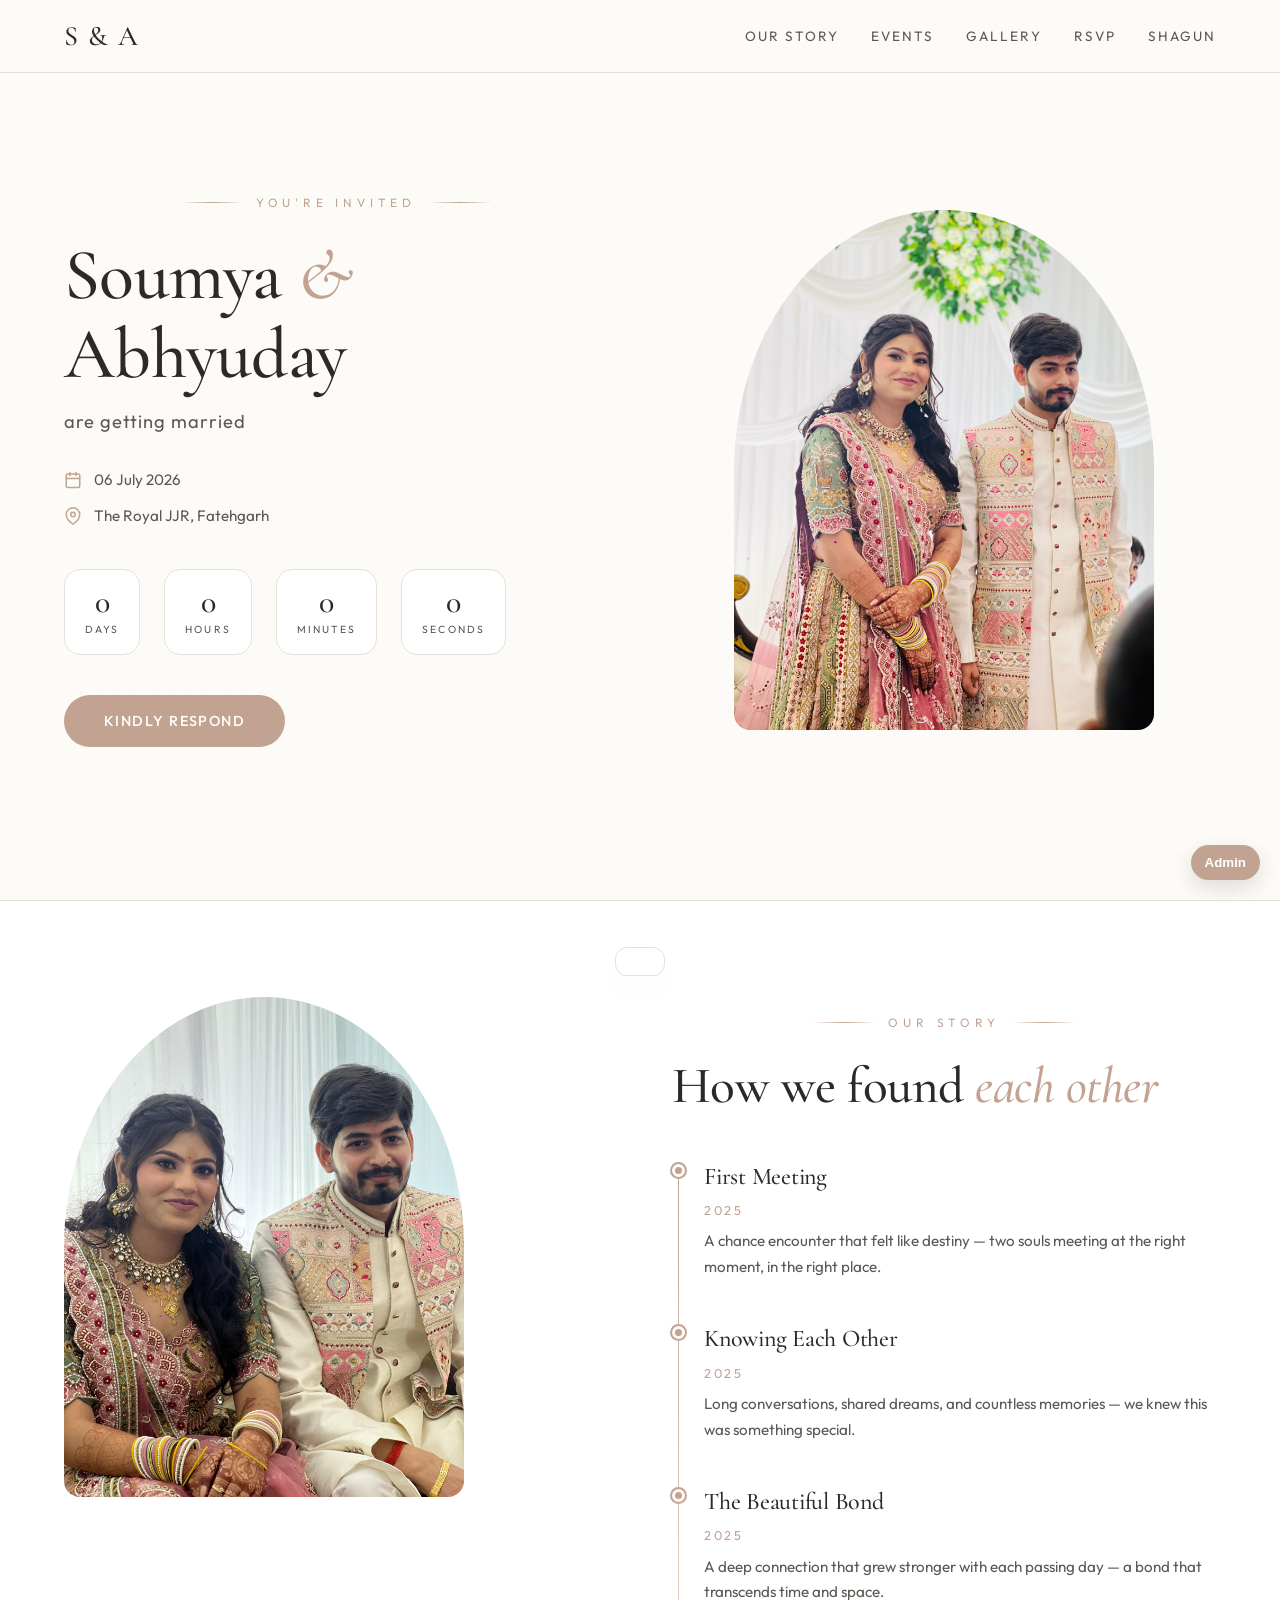
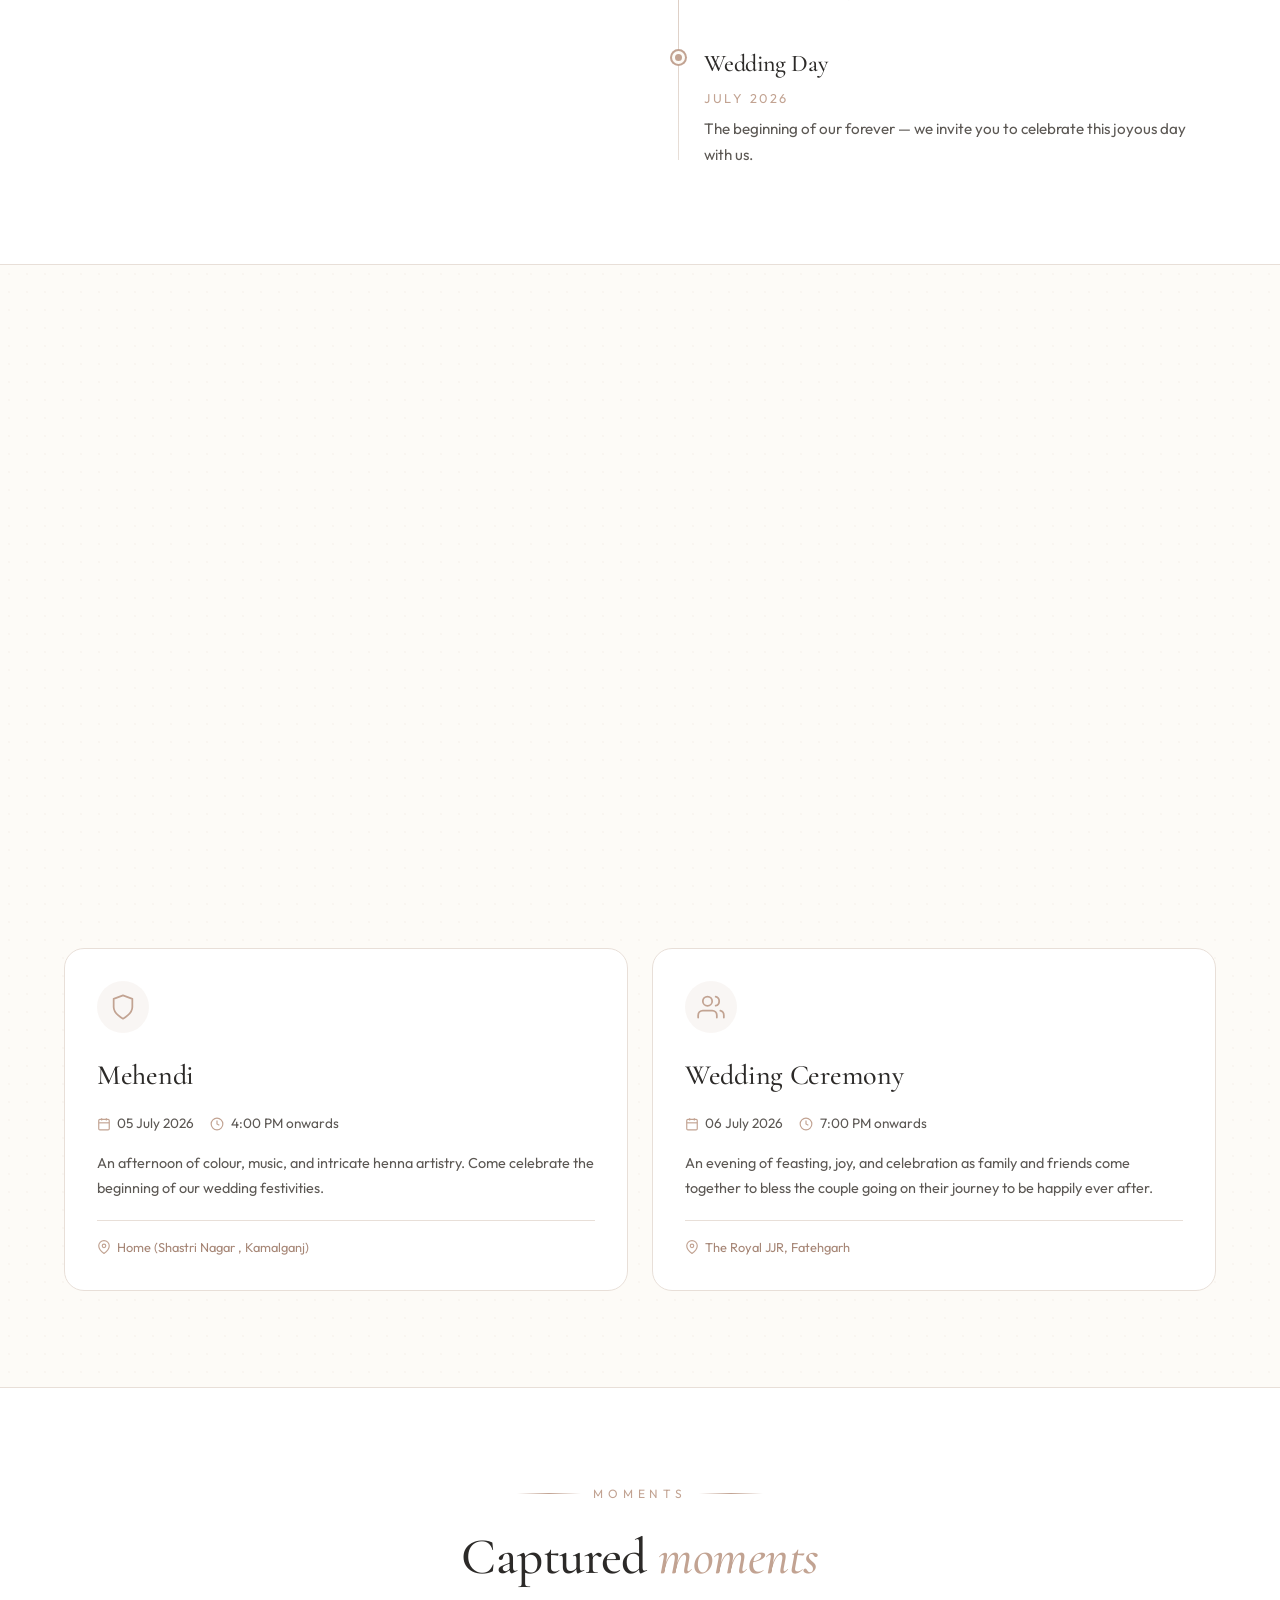
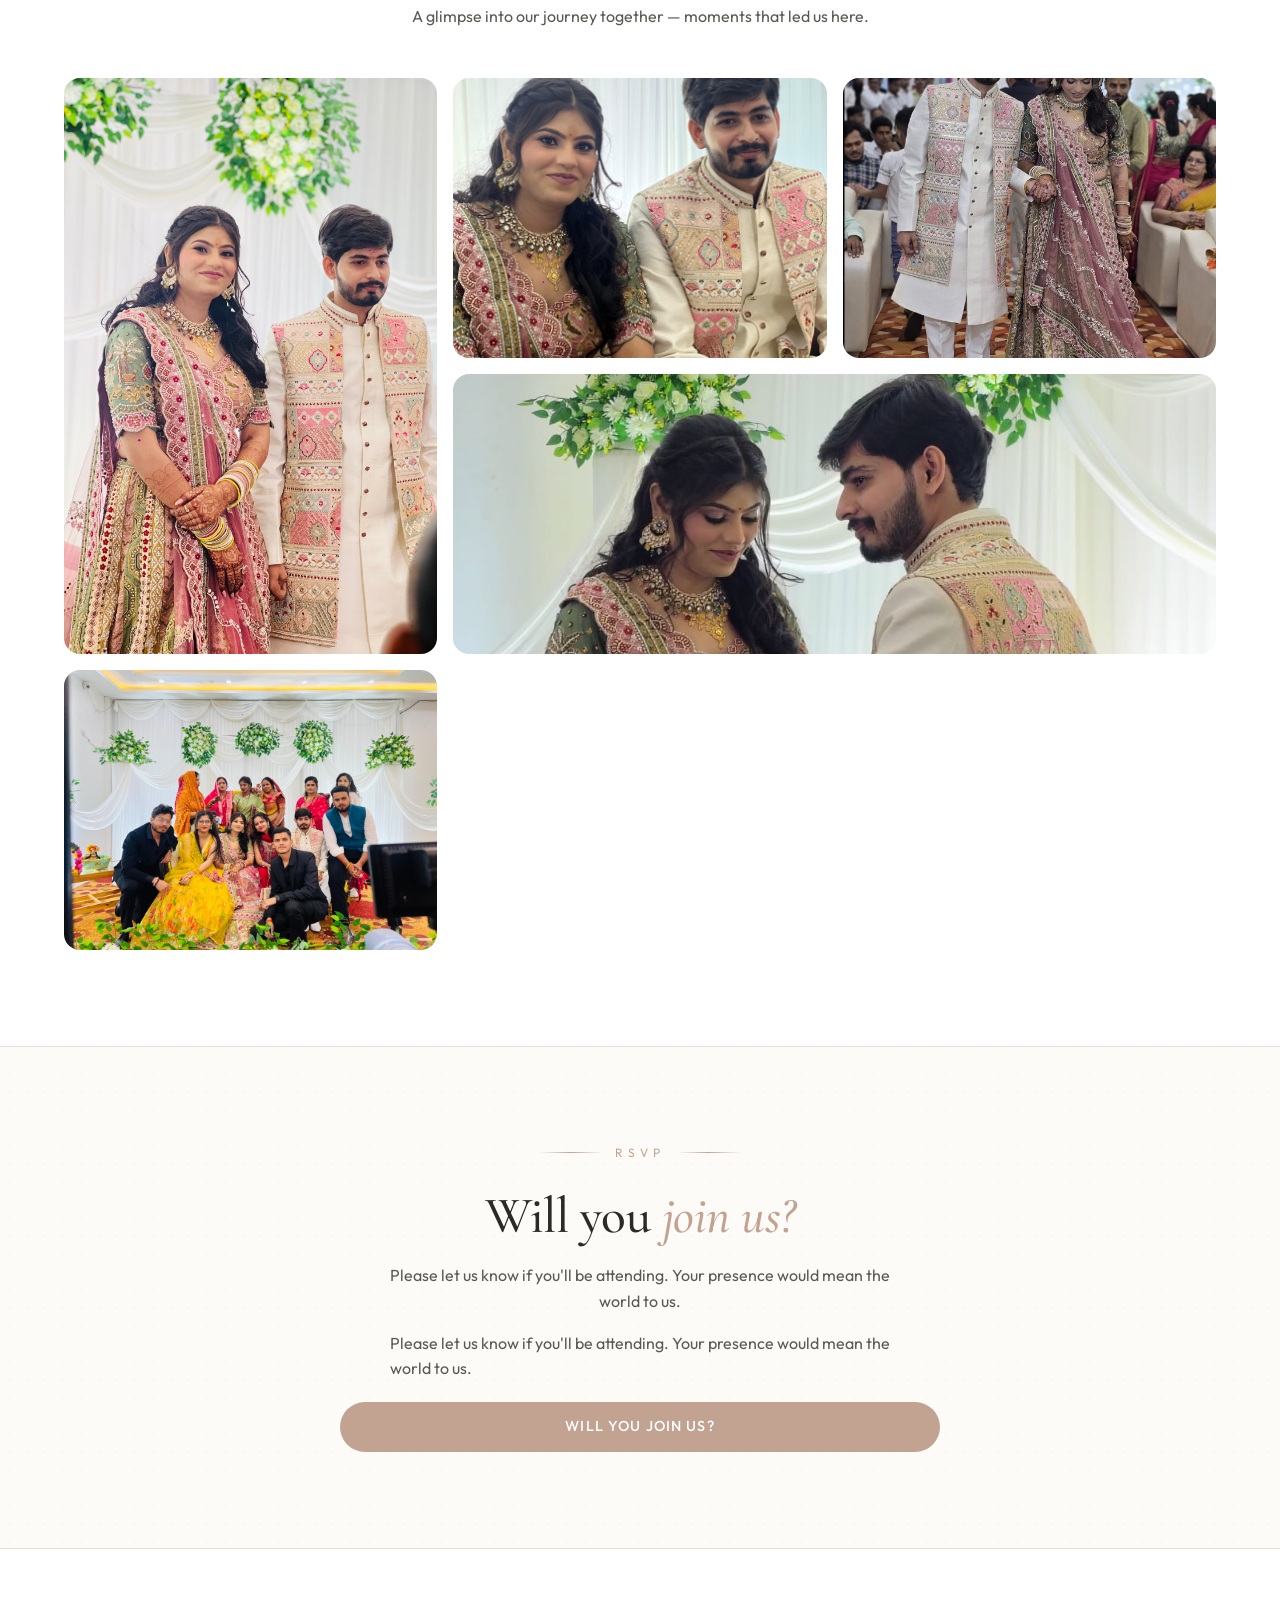
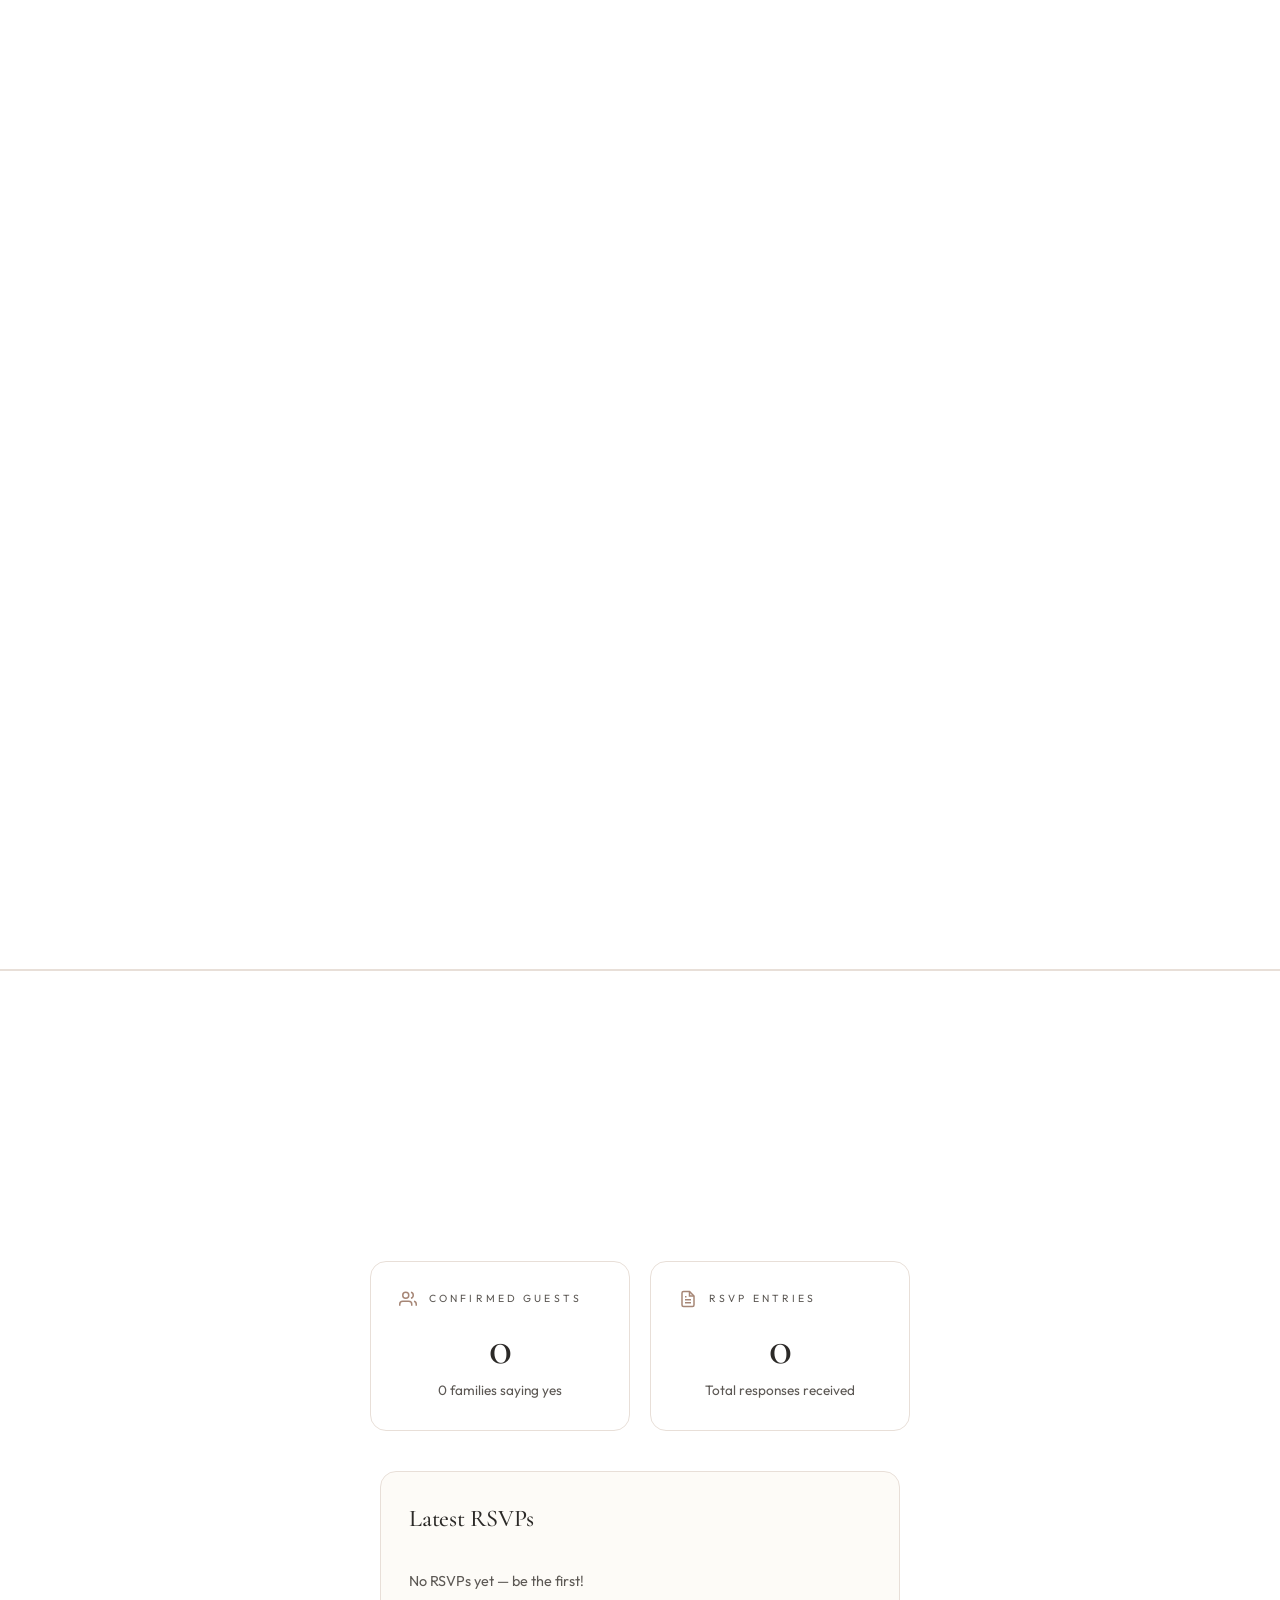
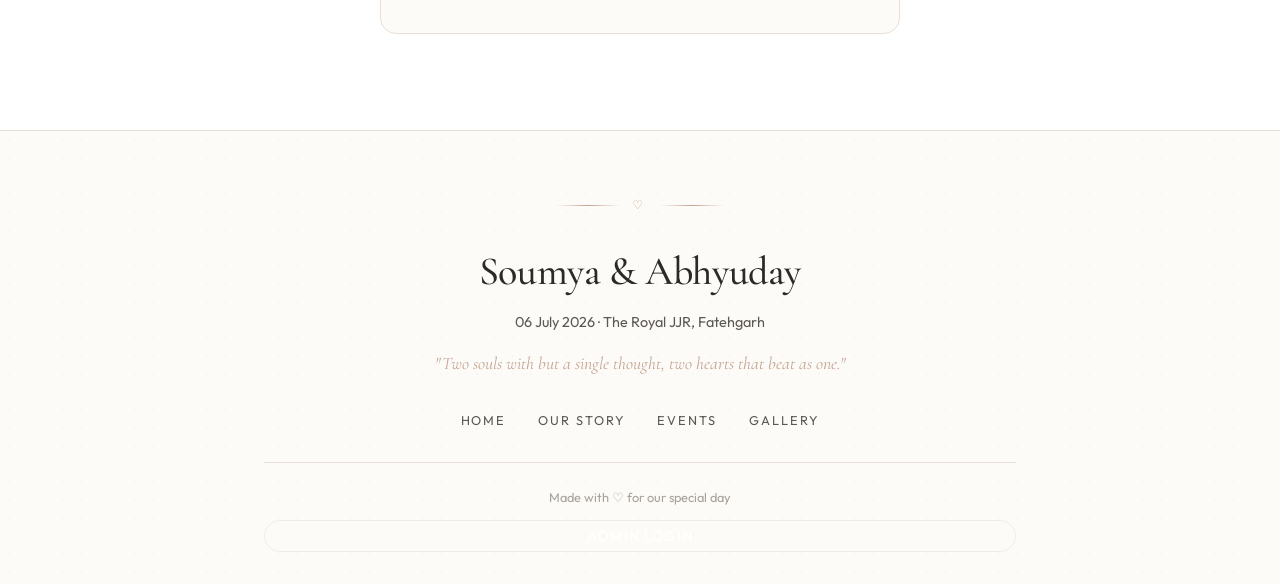
==== commit 5b270174: "Add files via upload" ====
--- a/shadi/index.html
+++ b/shadi/index.html
@@ -161,6 +161,51 @@
                 </div>
 
                 <div class="events-grid">
+                    <!-- Kirtan -->
+                    <div class="event-card lift-on-hover fade-up">
+                        <div class="event-icon">
+                            <svg width="28" height="28" viewBox="0 0 24 24" fill="none" stroke="currentColor" stroke-width="1.5" stroke-linecap="round" stroke-linejoin="round"><path d="M9 18V5l12-2v13"/><circle cx="6" cy="18" r="3"/><circle cx="18" cy="16" r="3"/></svg>
+                        </div>
+                        <h3 class="event-name font-serif-display">Kirtan</h3>
+                        <div class="event-date-time">
+                            <div class="event-detail">
+                                <svg width="14" height="14" viewBox="0 0 24 24" fill="none" stroke="currentColor" stroke-width="2"><rect x="3" y="4" width="18" height="18" rx="2"/><line x1="16" y1="2" x2="16" y2="6"/><line x1="8" y1="2" x2="8" y2="6"/><line x1="3" y1="10" x2="21" y2="10"/></svg>
+                                <span>02 July 2026</span>
+                            </div>
+                            <div class="event-detail">
+                                <svg width="14" height="14" viewBox="0 0 24 24" fill="none" stroke="currentColor" stroke-width="2"><circle cx="12" cy="12" r="10"/><polyline points="12 6 12 12 16 14"/></svg>
+                                <span>7:00 PM onwards</span>
+                            </div>
+                        </div>
+                        <p class="event-desc">An evening of dance, laughter, and unforgettable performances. Let's light up the night with love and rhythm!</p>
+                        <div class="event-venue">
+                            <svg width="14" height="14" viewBox="0 0 24 24" fill="none" stroke="currentColor" stroke-width="2"><path d="M21 10c0 7-9 13-9 13s-9-6-9-13a9 9 0 0 1 18 0z"/><circle cx="12" cy="10" r="3"/></svg>
+                            <span>Home (Shastri Nagar , Kamalganj)</span>
+                        </div>
+                    </div>
+                    <!-- Haldi -->
+                    <div class="event-card lift-on-hover fade-up">
+                        <div class="event-icon">
+                            <svg width="28" height="28" viewBox="0 0 24 24" fill="none" stroke="currentColor" stroke-width="1.5" stroke-linecap="round" stroke-linejoin="round"><path d="M12 22s8-4 8-10V5l-8-3-8 3v7c0 6 8 10 8 10z"></path></svg>
+                        </div>
+                        <h3 class="event-name font-serif-display">Haldi</h3>
+                        <div class="event-date-time">
+                            <div class="event-detail">
+                                <svg width="14" height="14" viewBox="0 0 24 24" fill="none" stroke="currentColor" stroke-width="2"><rect x="3" y="4" width="18" height="18" rx="2"/><line x1="16" y1="2" x2="16" y2="6"/><line x1="8" y1="2" x2="8" y2="6"/><line x1="3" y1="10" x2="21" y2="10"/></svg>
+                                <span>04 July 2026</span>
+                            </div>
+                            <div class="event-detail">
+                                <svg width="14" height="14" viewBox="0 0 24 24" fill="none" stroke="currentColor" stroke-width="2"><circle cx="12" cy="12" r="10"/><polyline points="12 6 12 12 16 14"/></svg>
+                                <span>4:00 PM onwards</span>
+                            </div>
+                        </div>
+                        <p class="event-desc">An afternoon of colour, music, and intricate henna artistry. Come celebrate the beginning of our wedding festivities.</p>
+                        <div class="event-venue">
+                            <svg width="14" height="14" viewBox="0 0 24 24" fill="none" stroke="currentColor" stroke-width="2"><path d="M21 10c0 7-9 13-9 13s-9-6-9-13a9 9 0 0 1 18 0z"/><circle cx="12" cy="10" r="3"/></svg>
+                            <span>Home (Shastri Nagar , Kamalganj)</span>
+                        </div>
+                    </div>
+
                     <!-- Mehendi -->
                     <div class="event-card lift-on-hover fade-up">
                         <div class="event-icon">
@@ -183,34 +228,10 @@
                             <span>Home (Shastri Nagar , Kamalganj)</span>
                         </div>
                     </div>
-
-                    <!-- Sangeet -->
-                    <div class="event-card lift-on-hover fade-up">
-                        <div class="event-icon">
-                            <svg width="28" height="28" viewBox="0 0 24 24" fill="none" stroke="currentColor" stroke-width="1.5" stroke-linecap="round" stroke-linejoin="round"><path d="M9 18V5l12-2v13"/><circle cx="6" cy="18" r="3"/><circle cx="18" cy="16" r="3"/></svg>
-                        </div>
-                        <h3 class="event-name font-serif-display">Sangeet</h3>
-                        <div class="event-date-time">
-                            <div class="event-detail">
-                                <svg width="14" height="14" viewBox="0 0 24 24" fill="none" stroke="currentColor" stroke-width="2"><rect x="3" y="4" width="18" height="18" rx="2"/><line x1="16" y1="2" x2="16" y2="6"/><line x1="8" y1="2" x2="8" y2="6"/><line x1="3" y1="10" x2="21" y2="10"/></svg>
-                                <span>05 July 2026</span>
-                            </div>
-                            <div class="event-detail">
-                                <svg width="14" height="14" viewBox="0 0 24 24" fill="none" stroke="currentColor" stroke-width="2"><circle cx="12" cy="12" r="10"/><polyline points="12 6 12 12 16 14"/></svg>
-                                <span>7:00 PM onwards</span>
-                            </div>
-                        </div>
-                        <p class="event-desc">An evening of dance, laughter, and unforgettable performances. Let's light up the night with love and rhythm!</p>
-                        <div class="event-venue">
-                            <svg width="14" height="14" viewBox="0 0 24 24" fill="none" stroke="currentColor" stroke-width="2"><path d="M21 10c0 7-9 13-9 13s-9-6-9-13a9 9 0 0 1 18 0z"/><circle cx="12" cy="10" r="3"/></svg>
-                            <span>Home (Shastri Nagar , Kamalganj)</span>
-                        </div>
-                    </div>
-
                     <!-- Wedding Ceremony -->
                     <div class="event-card lift-on-hover fade-up">
                         <div class="event-icon">
-                            <svg width="28" height="28" viewBox="0 0 24 24" fill="none" stroke="currentColor" stroke-width="1.5" stroke-linecap="round" stroke-linejoin="round"><path d="M20.84 4.61a5.5 5.5 0 0 0-7.78 0L12 5.67l-1.06-1.06a5.5 5.5 0 0 0-7.78 7.78l1.06 1.06L12 21.23l7.78-7.78 1.06-1.06a5.5 5.5 0 0 0 0-7.78z"/></svg>
+                            <svg width="28" height="28" viewBox="0 0 24 24" fill="none" stroke="currentColor" stroke-width="1.5" stroke-linecap="round" stroke-linejoin="round"><path d="M17 21v-2a4 4 0 0 0-4-4H5a4 4 0 0 0-4 4v2"></path><circle cx="9" cy="7" r="4"></circle><path d="M23 21v-2a4 4 0 0 0-3-3.87"></path><path d="M16 3.13a4 4 0 0 1 0 7.75"></path></svg>
                         </div>
                         <h3 class="event-name font-serif-display">Wedding Ceremony</h3>
                         <div class="event-date-time">
@@ -223,30 +244,7 @@
                                 <span>7:00 PM onwards</span>
                             </div>
                         </div>
-                        <p class="event-desc">The sacred ceremony where two hearts unite as one. Witness Soumya and Abhyuday exchange their vows and begin their forever.</p>
-                        <div class="event-venue">
-                            <svg width="14" height="14" viewBox="0 0 24 24" fill="none" stroke="currentColor" stroke-width="2"><path d="M21 10c0 7-9 13-9 13s-9-6-9-13a9 9 0 0 1 18 0z"/><circle cx="12" cy="10" r="3"/></svg>
-                            <span>The Royal JJR, Fatehgarh</span>
-                        </div>
-                    </div>
-
-                    <!-- Reception -->
-                    <div class="event-card lift-on-hover fade-up">
-                        <div class="event-icon">
-                            <svg width="28" height="28" viewBox="0 0 24 24" fill="none" stroke="currentColor" stroke-width="1.5" stroke-linecap="round" stroke-linejoin="round"><path d="M17 21v-2a4 4 0 0 0-4-4H5a4 4 0 0 0-4 4v2"></path><circle cx="9" cy="7" r="4"></circle><path d="M23 21v-2a4 4 0 0 0-3-3.87"></path><path d="M16 3.13a4 4 0 0 1 0 7.75"></path></svg>
-                        </div>
-                        <h3 class="event-name font-serif-display">Reception</h3>
-                        <div class="event-date-time">
-                            <div class="event-detail">
-                                <svg width="14" height="14" viewBox="0 0 24 24" fill="none" stroke="currentColor" stroke-width="2"><rect x="3" y="4" width="18" height="18" rx="2"/><line x1="16" y1="2" x2="16" y2="6"/><line x1="8" y1="2" x2="8" y2="6"/><line x1="3" y1="10" x2="21" y2="10"/></svg>
-                                <span>06 July 2026</span>
-                            </div>
-                            <div class="event-detail">
-                                <svg width="14" height="14" viewBox="0 0 24 24" fill="none" stroke="currentColor" stroke-width="2"><circle cx="12" cy="12" r="10"/><polyline points="12 6 12 12 16 14"/></svg>
-                                <span>7:00 PM onwards</span>
-                            </div>
-                        </div>
-                        <p class="event-desc">An evening of feasting, joy, and celebration as family and friends come together to bless the newlyweds.</p>
+                        <p class="event-desc">An evening of feasting, joy, and celebration as family and friends come together to bless the couple going on their journey to be happily ever after.</p>
                         <div class="event-venue">
                             <svg width="14" height="14" viewBox="0 0 24 24" fill="none" stroke="currentColor" stroke-width="2"><path d="M21 10c0 7-9 13-9 13s-9-6-9-13a9 9 0 0 1 18 0z"/><circle cx="12" cy="10" r="3"/></svg>
                             <span>The Royal JJR, Fatehgarh</span>
--- a/shadi/styles.css
+++ b/shadi/styles.css
@@ -858,10 +858,12 @@
 }
 
 .stats-grid {
-    display: grid;
-    grid-template-columns: repeat(4, 1fr);
+    display: flex;
+    justify-content: center;
+    align-items: flex-start;
     gap: 1.25rem;
     margin-top: 3rem;
+    flex-wrap: wrap;
 }
 
 .stat-card {
@@ -869,6 +871,9 @@
     border: 1px solid var(--border-soft);
     border-radius: 1rem;
     padding: 1.75rem;
+    width: 260px;
+    box-sizing: border-box;
+    text-align: center;
 }
 .stat-header {
     display: flex;
@@ -895,10 +900,33 @@
 }
 
 .recent-grid {
-    display: grid;
-    grid-template-columns: 1fr 1fr;
+    display: flex;
+    justify-content: center;
     gap: 1.5rem;
     margin-top: 2.5rem;
+}
+
+.admin-panel {
+    display: flex;
+    justify-content: center;
+    flex-wrap: wrap;
+    gap: 1.5rem;
+    margin-top: 2rem;
+    text-align: center;
+}
+
+.admin-panel .stat-card,
+.admin-panel .recent-card {
+    margin: 0 auto;
+}
+
+.admin-panel .stat-card {
+    width: 320px;
+}
+
+.admin-panel .recent-card {
+    width: 520px;
+    max-width: 100%;
 }
 
 .recent-card {
@@ -906,6 +934,8 @@
     border: 1px solid var(--border-soft);
     border-radius: 1rem;
     padding: 1.75rem;
+    width: 520px;
+    box-sizing: border-box;
 }
 .recent-title {
     font-size: 1.5rem;
@@ -970,11 +1000,14 @@
 }
 
 @media (max-width: 1024px) {
-    .stats-grid { grid-template-columns: repeat(2, 1fr); }
+    .stat-card { width: 300px; }
+    .recent-card { width: 100%; }
 }
 @media (max-width: 768px) {
-    .stats-grid { grid-template-columns: 1fr; }
-    .recent-grid { grid-template-columns: 1fr; }
+    .stat-card { width: 100%; }
+    .stats-grid { gap: 1rem; }
+    .recent-grid { flex-direction: column; gap: 1rem; }
+    .recent-card { width: 100%; }
 }
 
 /* ═══════════════════════════ FOOTER ═══════════════════════════ */
@@ -1084,3 +1117,22 @@
 .hero-cta-btn {
     animation: fadeInUp 1s ease 1s both;
 }
+
+/* Floating admin button */
+.admin-floating-btn {
+  position: fixed;
+  right: 20px;
+  bottom: 20px;
+  z-index: 300;
+  background: var(--primary);
+  color: #fff;
+  border: none;
+  border-radius: 999px;
+  padding: 10px 14px;
+  font-weight: 600;
+  box-shadow: 0 8px 20px rgba(44,42,40,0.14);
+  cursor: pointer;
+}
+.admin-floating-btn.signed-in { background: #B8766D; }
+
+
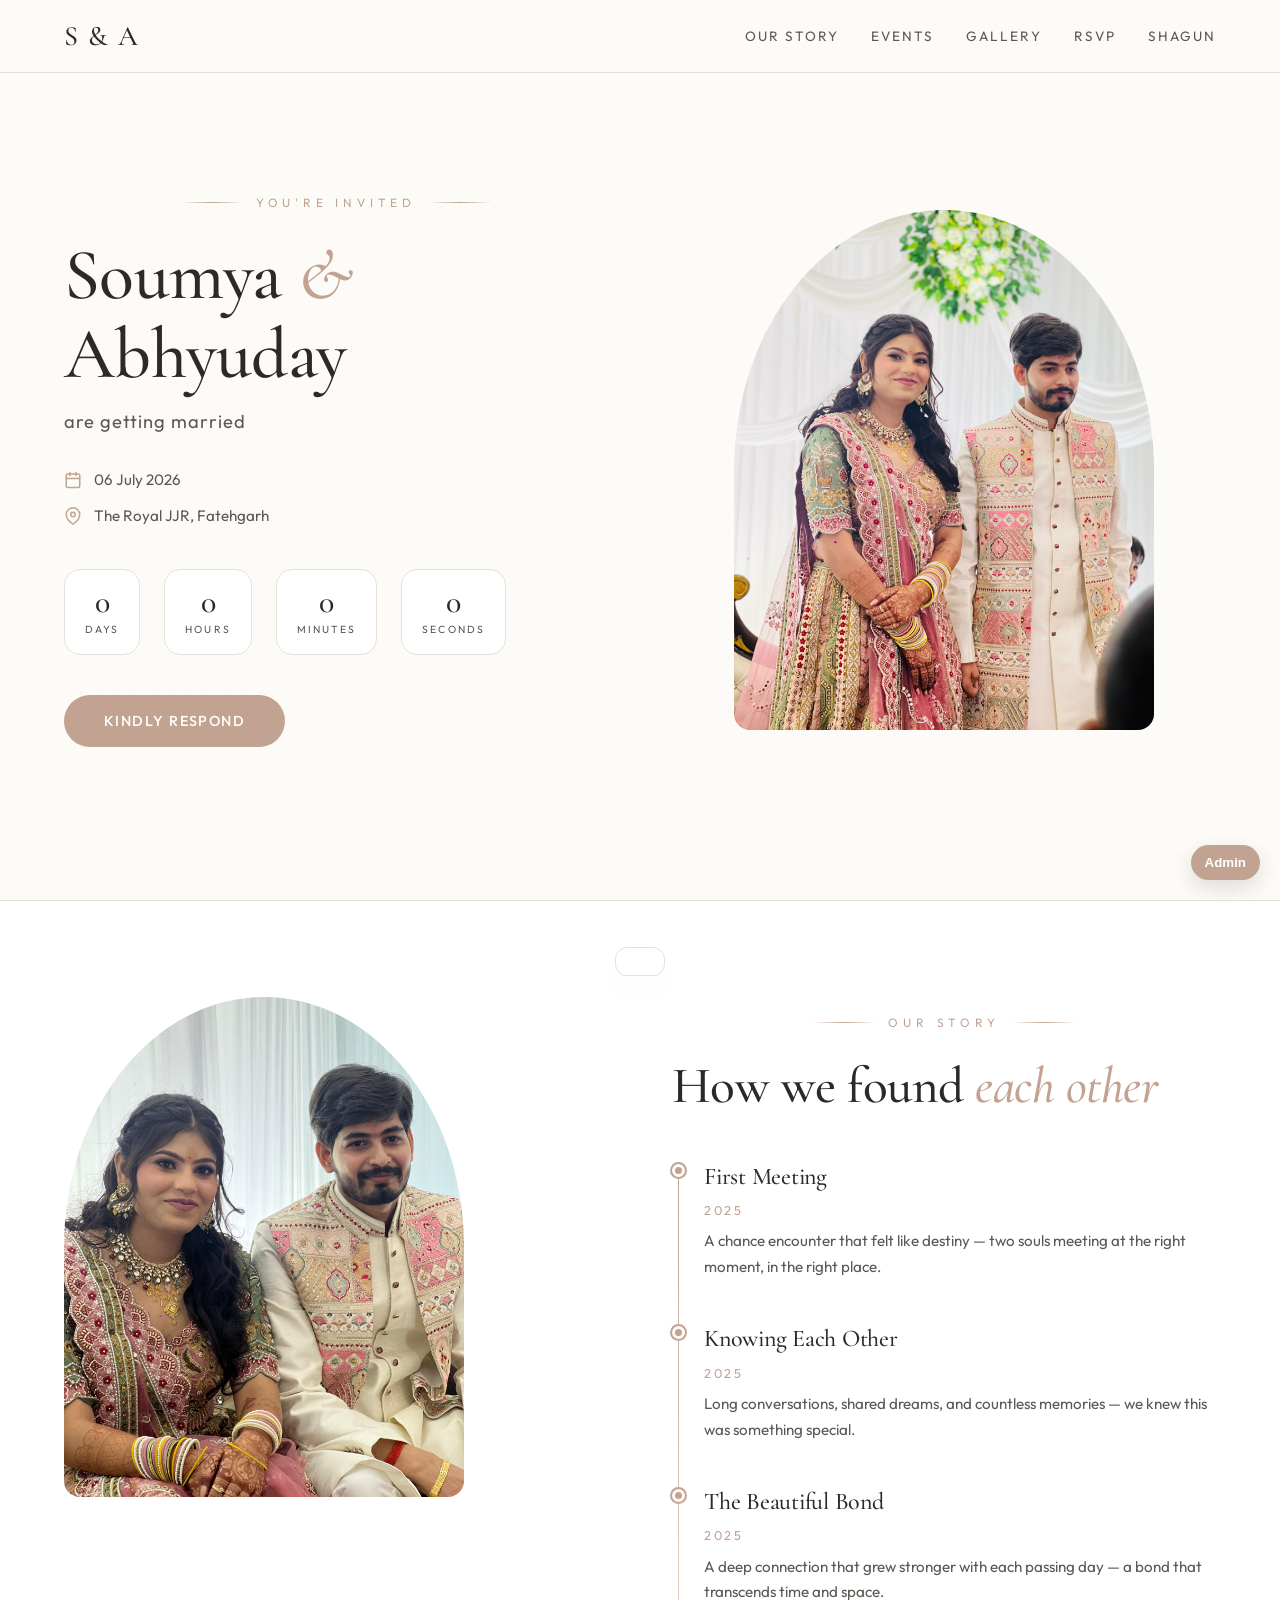
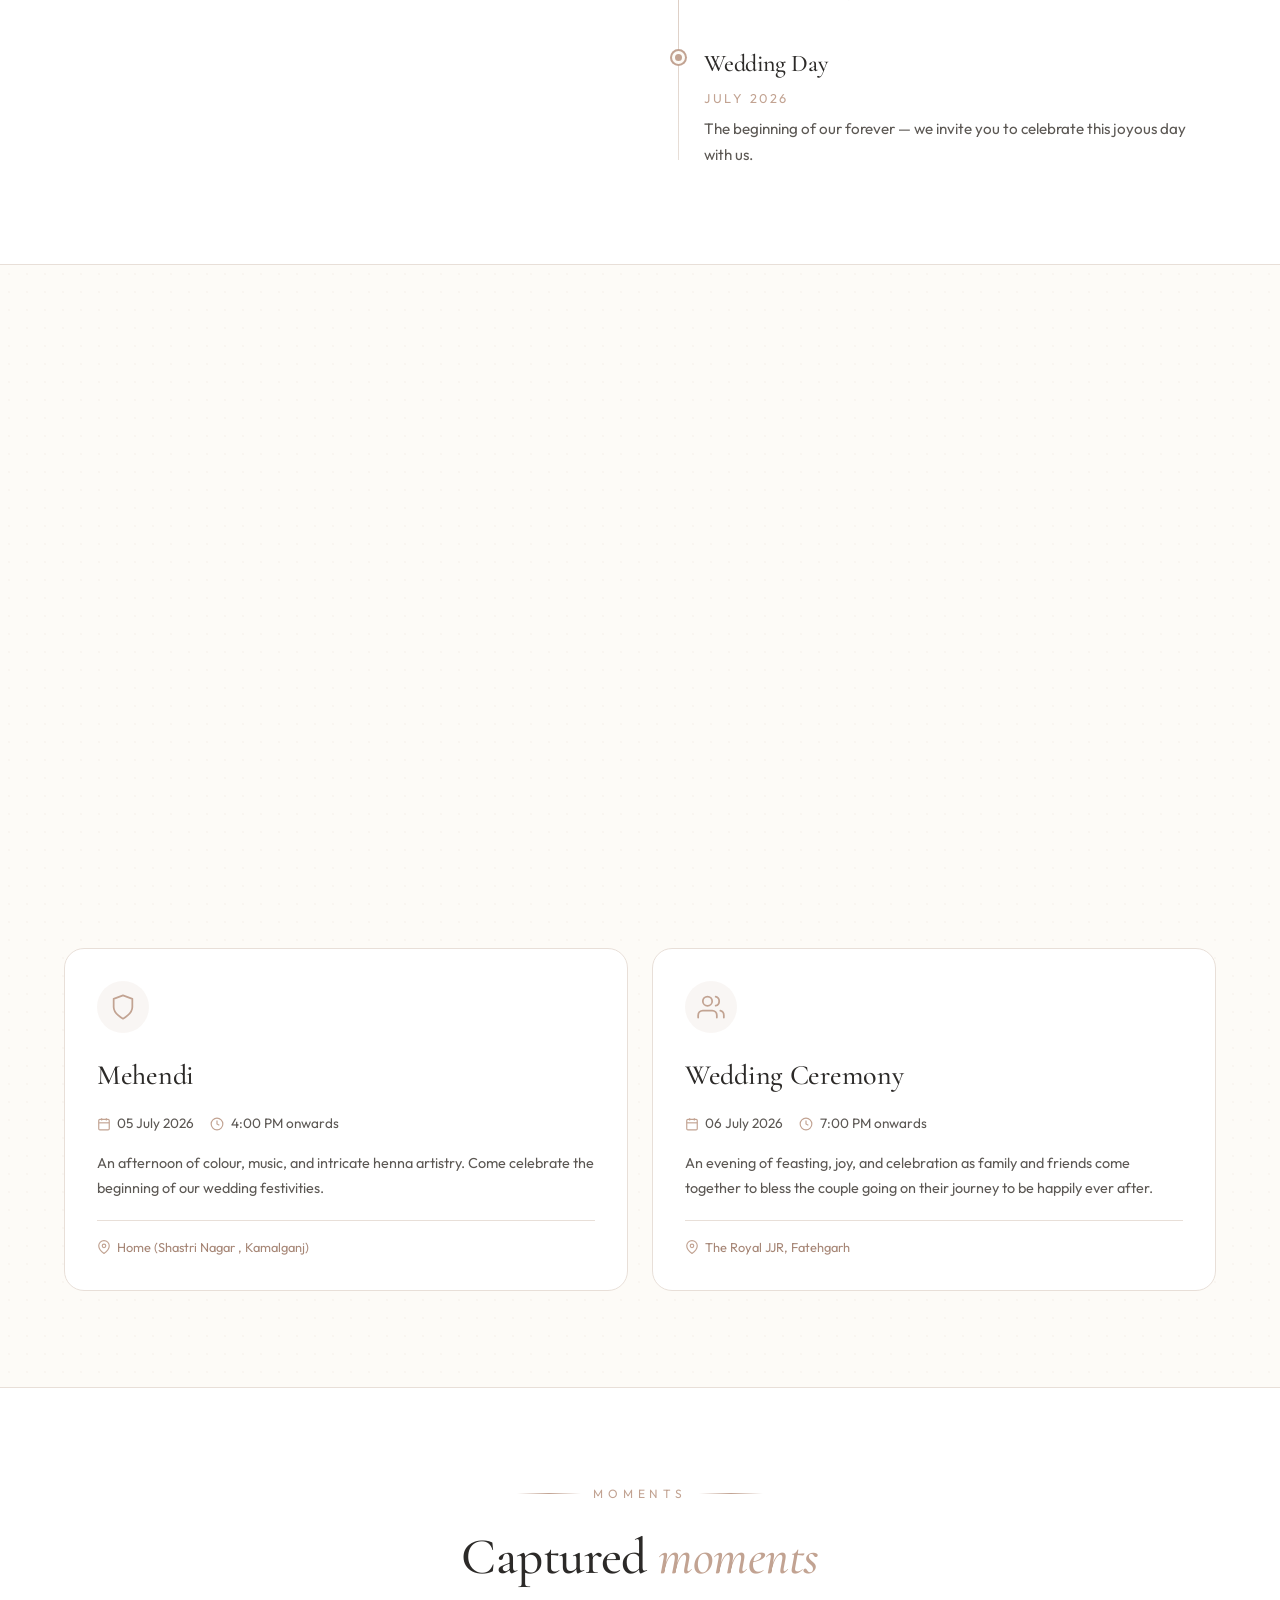
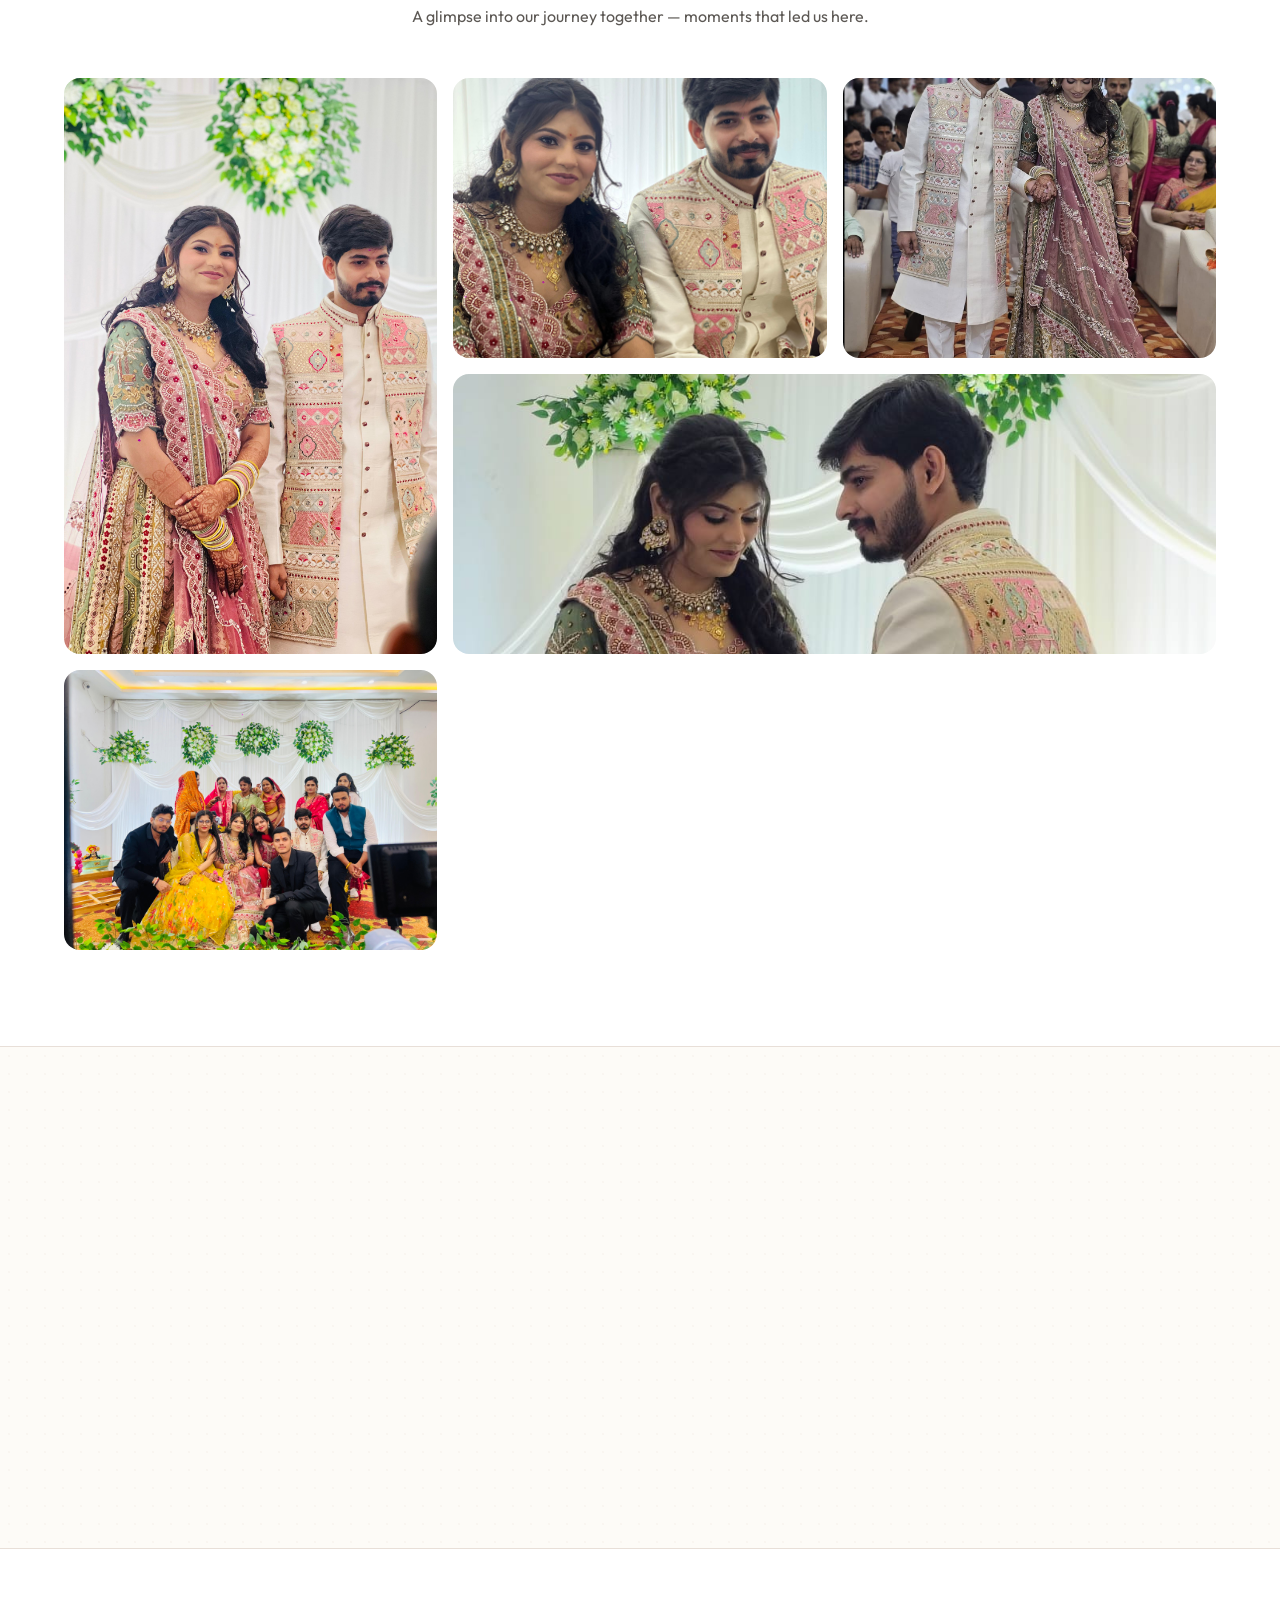
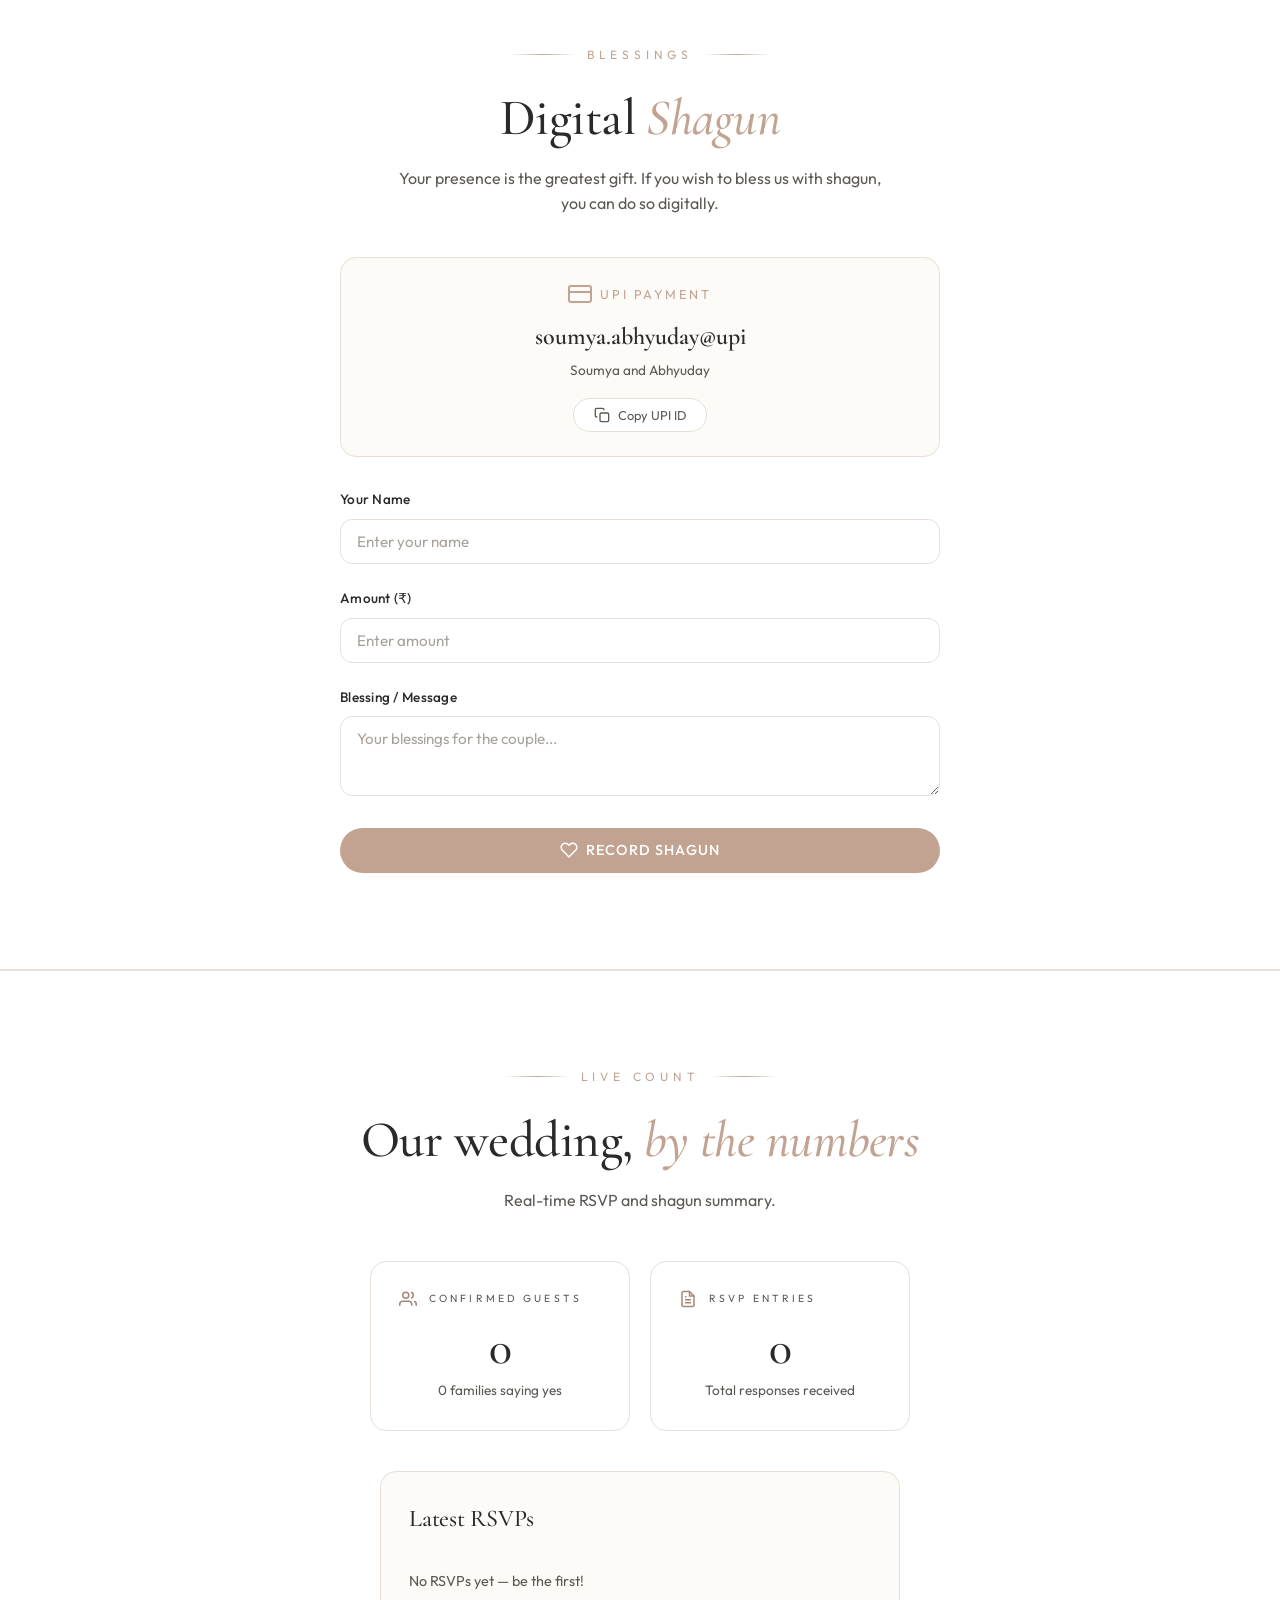
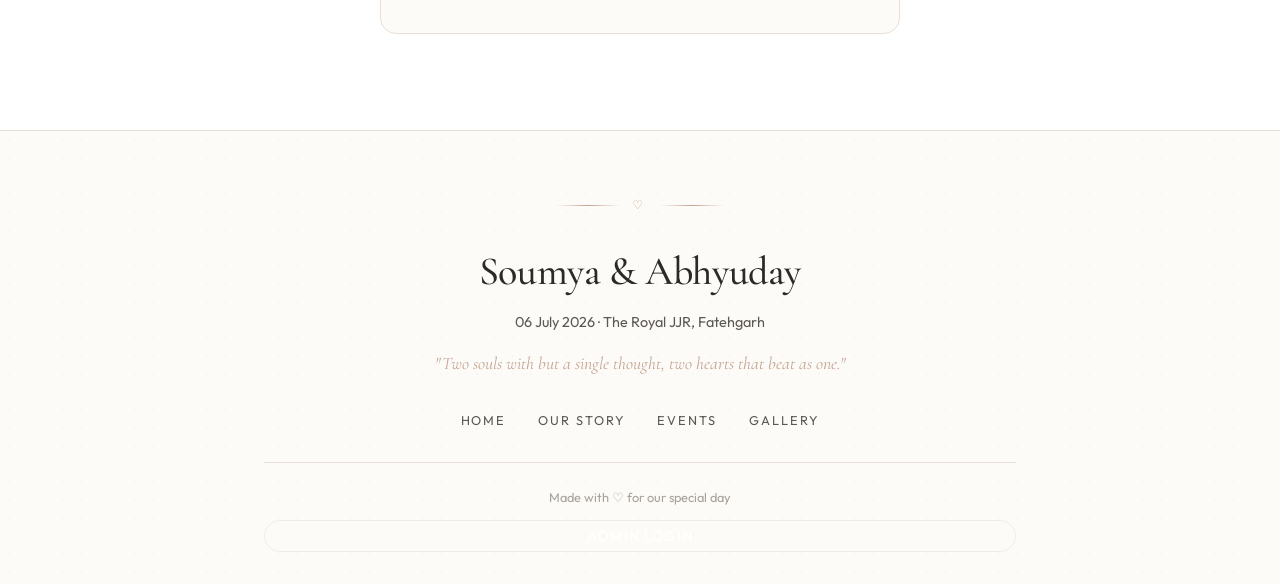
==== commit 60f8e464: "Add files via upload" ====
--- a/shadi/index.html
+++ b/shadi/index.html
@@ -454,6 +454,12 @@
                                 </ul>
                             </div>
                         </div>
+                        <div style="margin-top:1.25rem; padding-top:1.25rem; border-top:1px solid #E8DFD8;">
+                            <button id="resetDataBtn" class="submit-btn" style="background:#E8DFD8; color:#C2A392; border:1px solid #C2A392;" onclick="resetAllData()">
+                                Reset All Data
+                            </button>
+                            <p style="font-size:0.85rem; color:#5C5854; margin-top:0.5rem;">Clear all RSVPs and Shagun data to start fresh.</p>
+                        </div>
                     </div>
             </div>
         </section>
